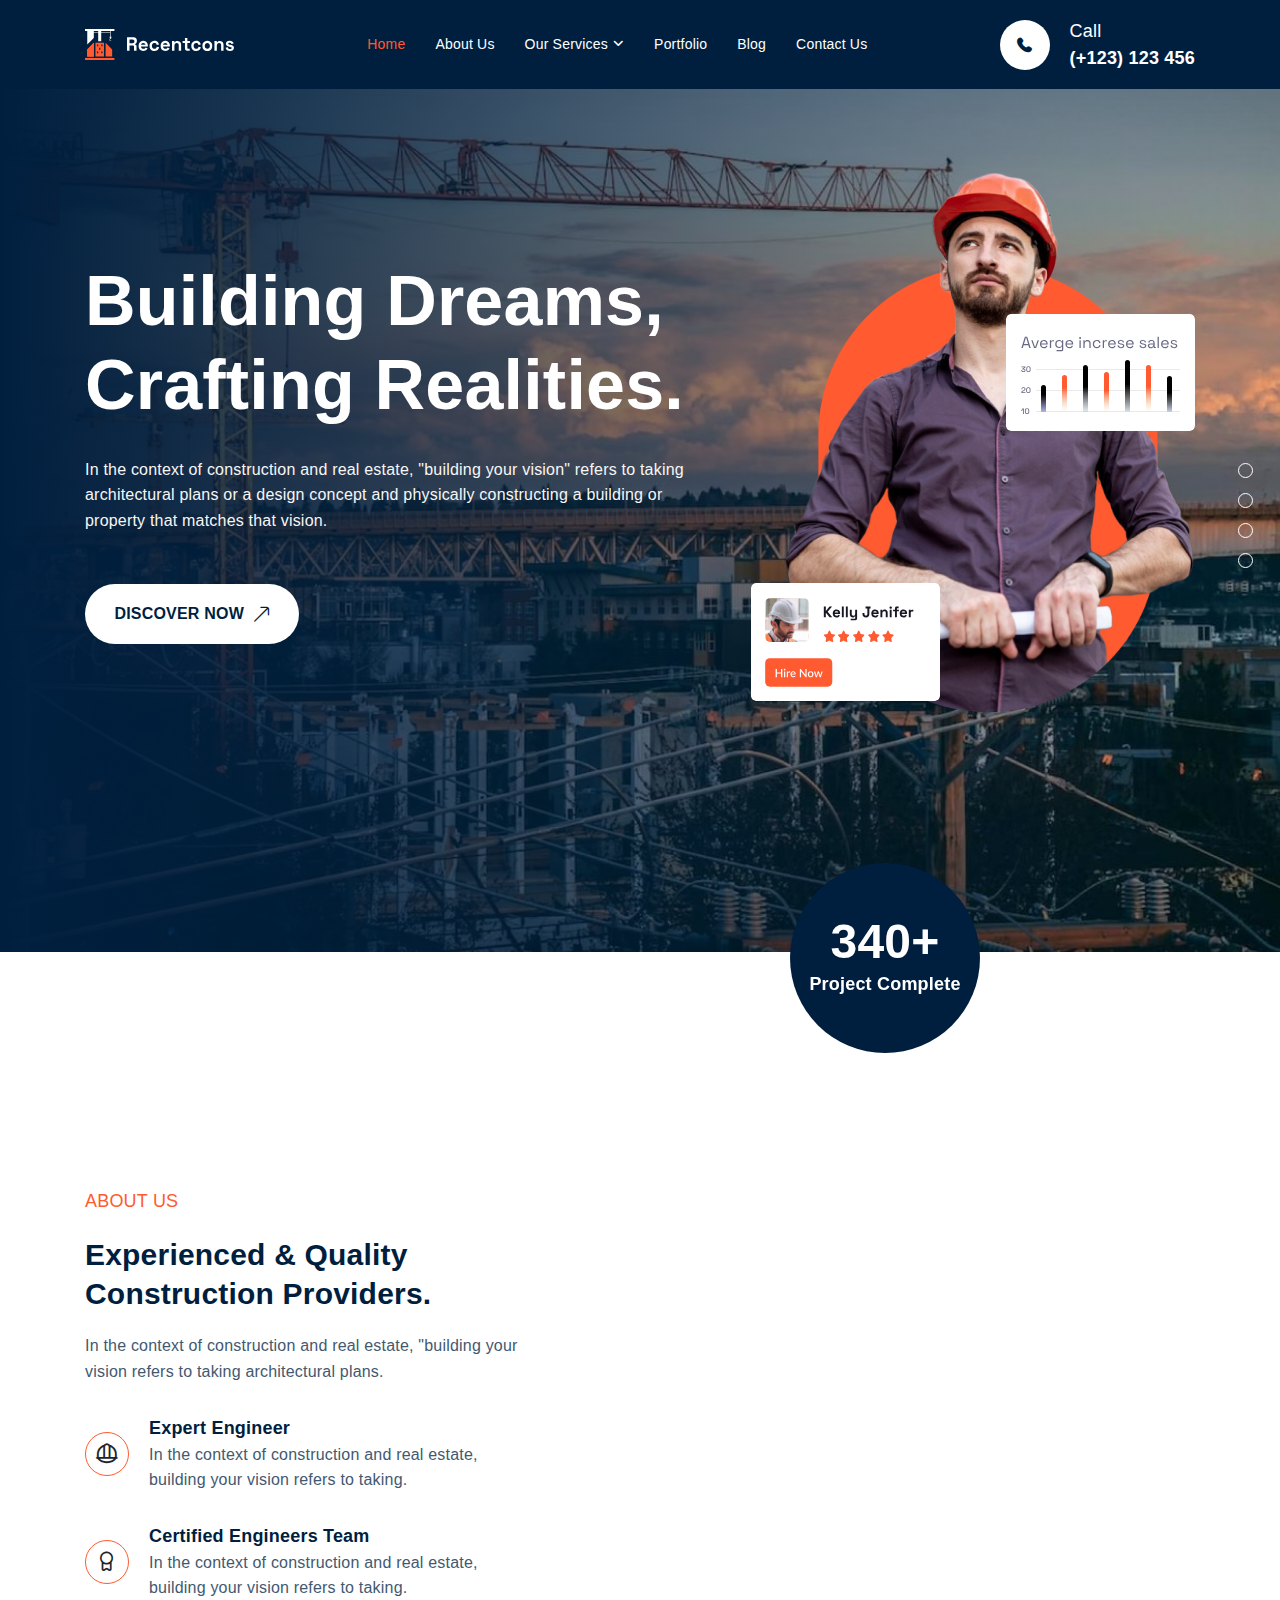
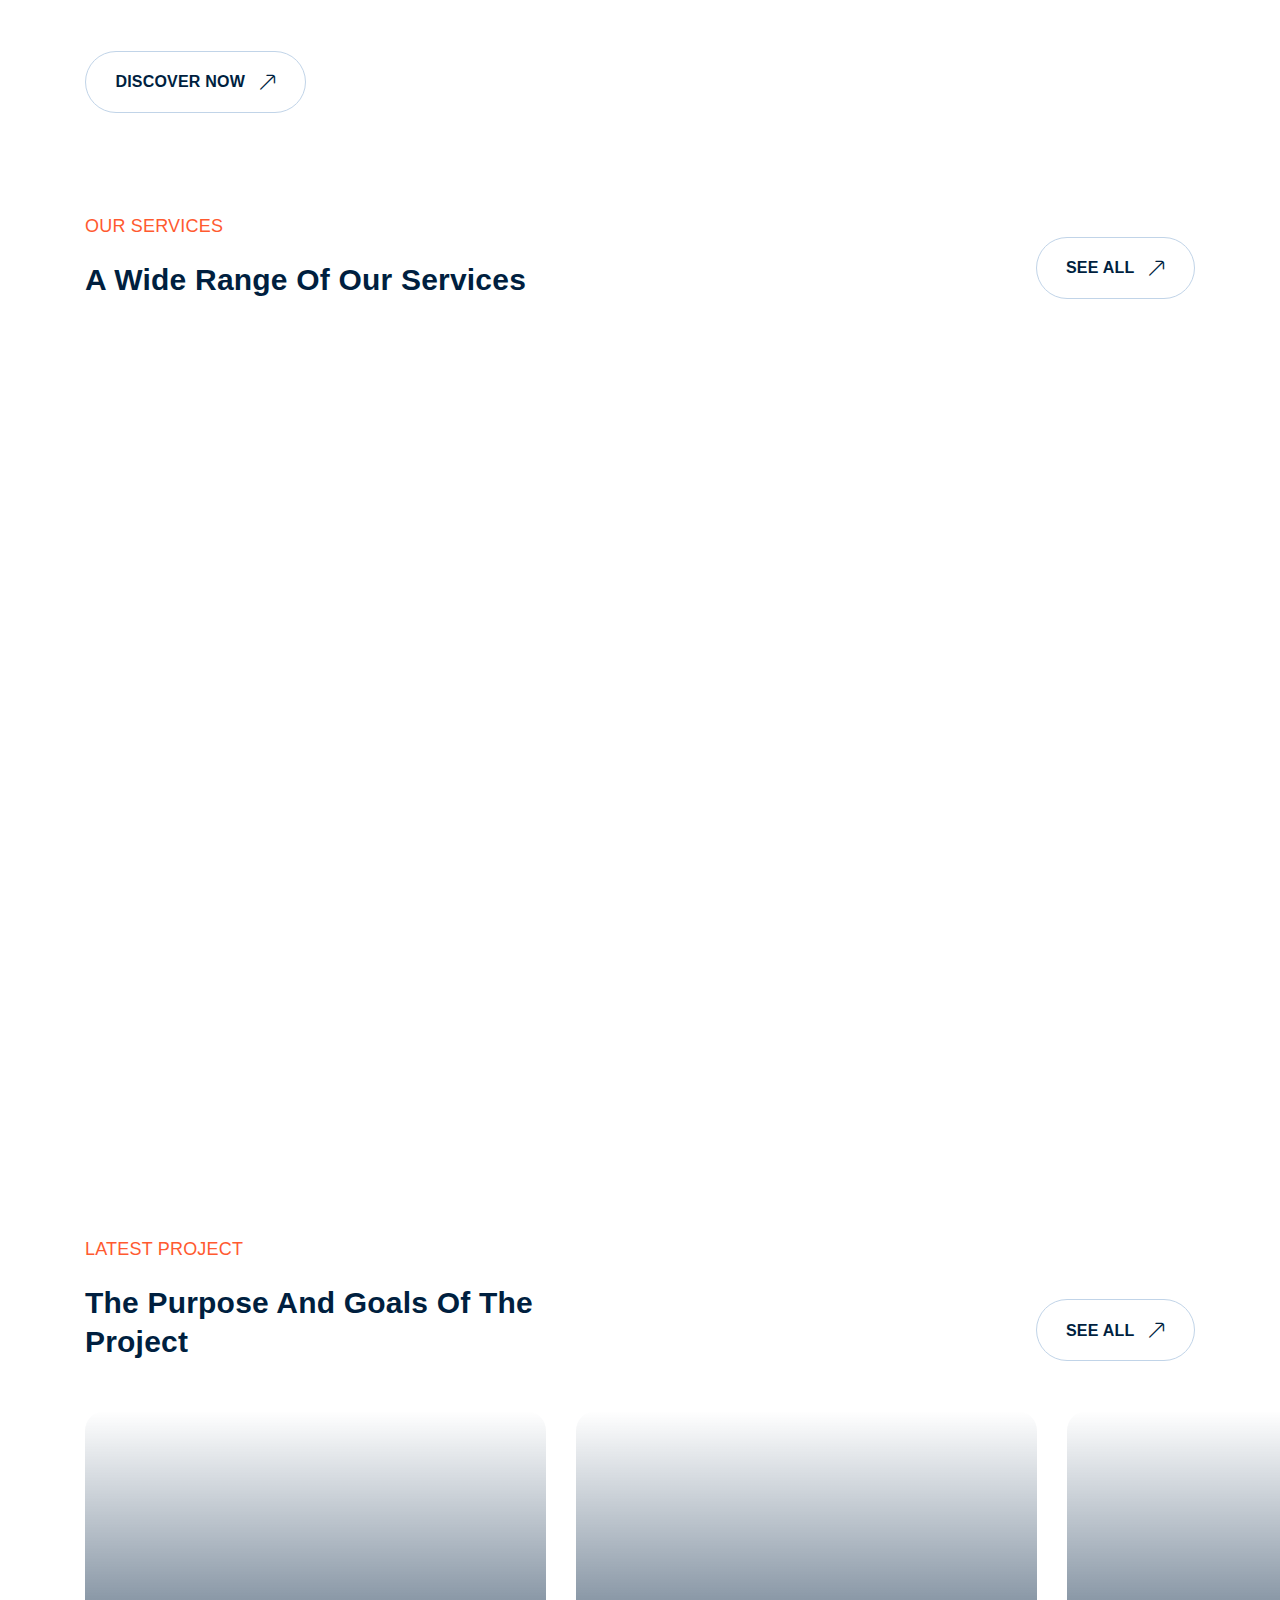
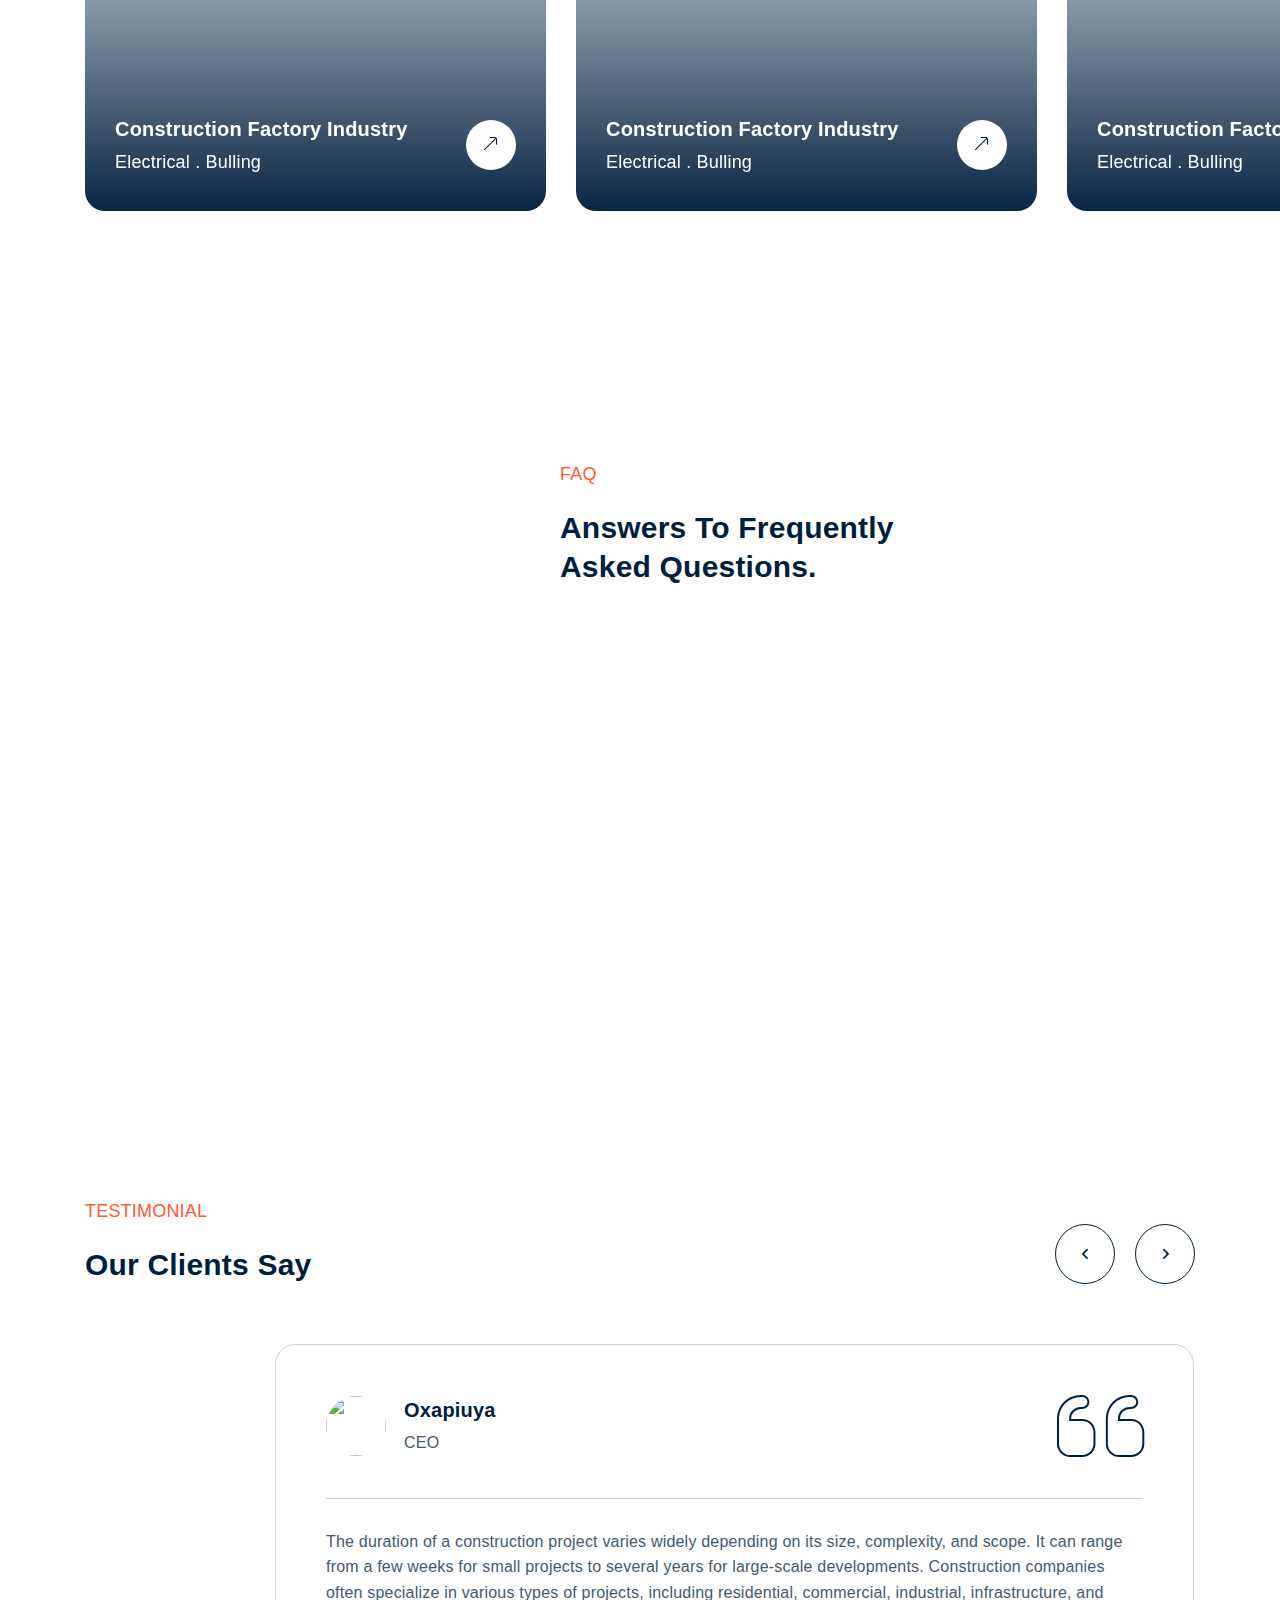
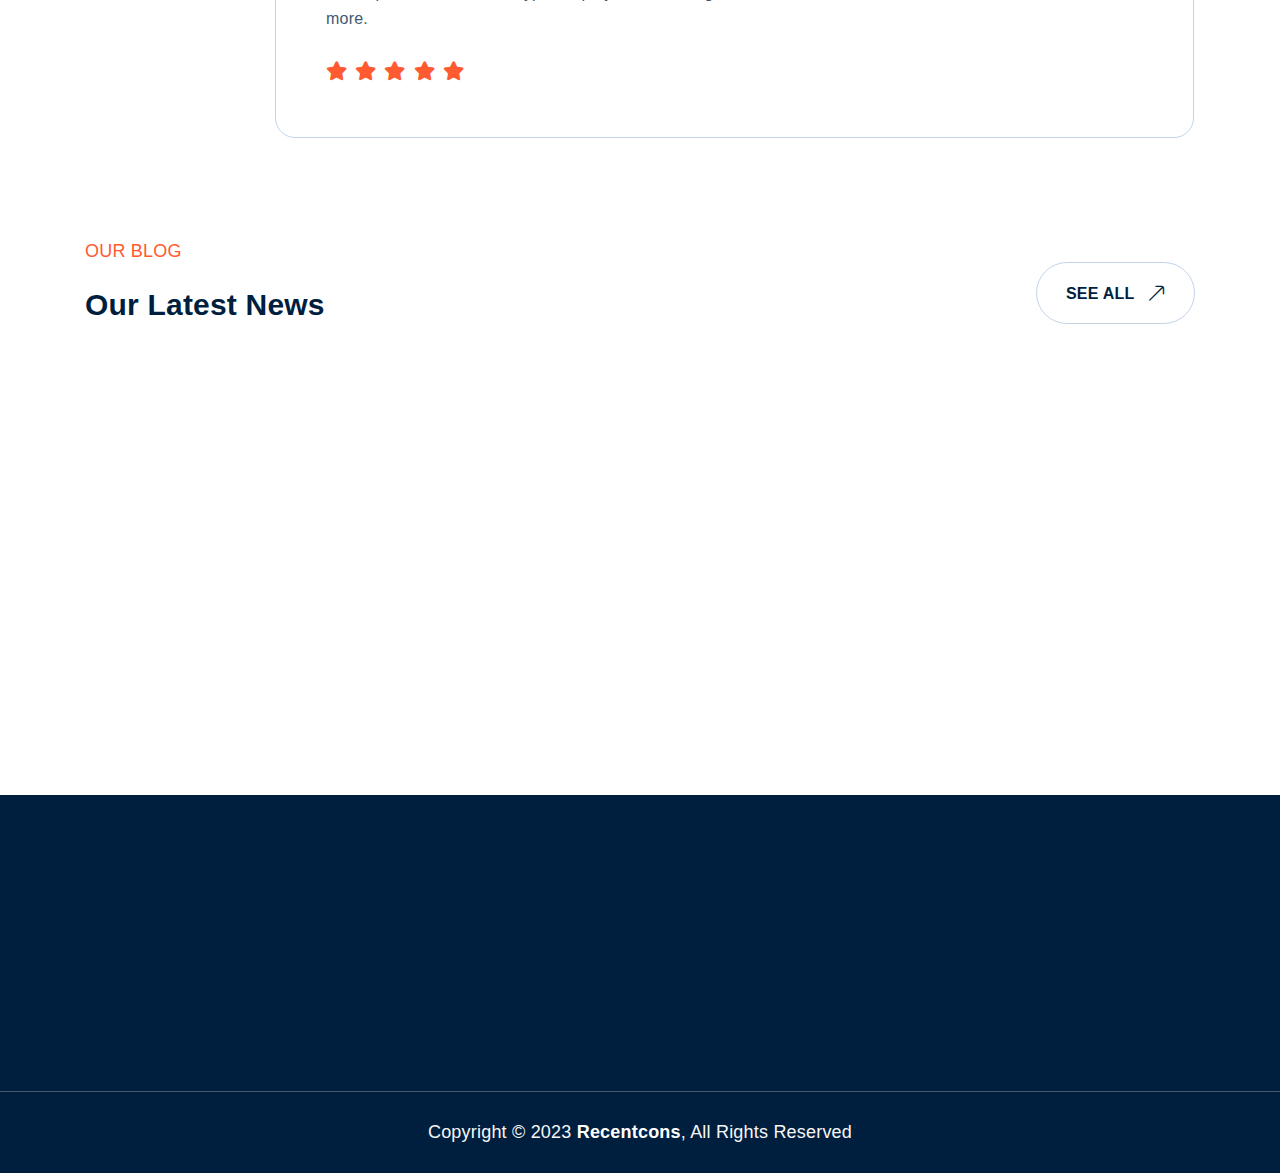
==== index.html @ a4a196d1 "updated code" ====
<!DOCTYPE html>
<html lang="en">


<head>
    <meta charset="UTF-8">
    <meta name="keywords" content="Website Development, App Development">
    <meta name="description" content="Website Development, App Development">
    <meta name="viewport" content="width=device-width,initial-scale=1">
    <meta http-equiv="X-UA-Compatible" content="IE=edge">
    <meta property="og:title" content="Website Development, App Development">
    <meta property="og:description" content="Website Development, App Development">
    <meta property="og:image" content="assets/img/preview-template/preview-template.png">
    <title>Intelligen Innovations</title>
    <!-- Apple Favicon -->
    <link rel="apple-touch-icon" href="assets/img/logo/favicon.svg">
    <!-- All Device Favicon -->
    <link rel="icon" href="assets/img/logo/icon.svg">
    <!-- Icon -->
    <link rel="stylesheet" href="assets/all-icons/myicon.css">
    <!-- Bootstrap -->
    <link rel="stylesheet" href="assets/css/bootstrap.min.css">
    <!-- Plugin -->
    <link rel="stylesheet" href="assets/css/plugins.css">
    <!-- Style -->
    <link rel="stylesheet" href="assets/css/style.css">
    <!-- Responsive -->
    <link rel="stylesheet" href="assets/css/responsive.css">
</head>

<body>
    <div id="root">
        <header>
            <!-- Menu Bar End -->
            <div class="menu-bar v2">
                <div class="container">
                    <div class="menu-bar-content">
                        <div class="menu-logo">
                            <a href="#">
                                <img src="assets/img/logo/Logo-2.svg" alt="logo">
                            </a>
                        </div>
                        <nav class="main-menu">
                            <ul>
                                <li class="active"><a href="#">Home</a>
                                </li>
                                <li><a href="#">About Us</a>
                                </li>
                                <li class="has-dropdown"><a href="#">Our Services</a>
                                    <ul>
                                        <li><a href="#">Website Development</a>
                                        </li>
                                        <li><a href="#">App Development</a>
                                        </li>
                                        <li><a href="#">Blockchain Development</a>
                                        </li>
                                        <li><a href="#">UI/UX</a>
                                        </li>
                                        <li><a href="#">Chat Bots</a>
                                        </li>
                                        <li><a href="#">Mechine Learning Solutions</a>
                                        </li>
                                        <li><a href="#">Game Development</a>
                                        </li>
                                    </ul>
                                </li>
                                <li><a href="#">Portfolio</a>
                                    
                                </li>
                                <li><a href="#">Blog</a>
                                </li>
                                <li><a href="#">Contact Us</a>
                                </li>
                            </ul>
                        </nav>
                        <div class="menu-right">
                            <ul class="menu-info">
                                <li><i class="my-icon icon-call"></i>
                                    <div class="text">
                                        <h6 class="text-6">Call</h6>
                                        <p class="text-6 text-bold"><a href="#">(+123) 123 456</a>
                                        </p>
                                    </div>
                                </li>
                            </ul>
                            <div class="mobile-menu-bar">
                                <div class="mobile-menu-header">
                                    <div class="mobile-logo">
                                        <a href="#">
                                            <img src="assets/img/logo/Logo-2.svg" alt="logo">
                                        </a>
                                    </div>
                                    <button class="close-mobile-btn"><i class="my-icon icon-close"></i>
                                    </button>
                                </div>
                                <div class="mobile-content">
                                    <ul class="social-link">
                                        <li><a href="#"><i class="my-icon icon-facebook"></i></a>
                                        </li>
                                        <li><a href="#"><i class="my-icon icon-instagram"></i></a>
                                        </li>
                                        <li><a href="#"><i class="my-icon icon-twitter"></i></a>
                                        </li>
                                        <li><a href="#"><i class="my-icon icon-linkedin-in"></i></a>
                                        </li>
                                    </ul>
                                </div>
                            </div>
                            <button class="mobile-menu-btn"><span></span>  <span></span>  <span></span>
                            </button>
                        </div>
                    </div>
                </div>
            </div>
            <!-- Menu Bar End -->
        </header>
        <main>
            <!-- Banner Start -->
            <section class="banner v2">
                <div class="slider">
                    <div class="swiper-wrapper slide_progress-bar">
                        <div class="swiper-slide bg-cover-center" data-background="assets/img/banner/v2/banner-img-1.jpg">
                            <div class="container">
                                <div class="banner-content pt-80 pb-80 pb-xl-240">
                                    <div class="banner-profile-img order-lg-2">
                                        <div class="profile-img">
                                            <img src="assets/img/banner/v2/profile-img-1.png" alt="profile-img">
                                        </div>
                                        <div class="popup-img-1">
                                            <img src="assets/img/banner/v2/popup-img-1.svg" alt="popup-img">
                                        </div>
                                        <div class="popup-img-2">
                                            <img src="assets/img/banner/v2/popup-img-2.svg" alt="popup-img">
                                        </div>
                                    </div>
                                    <div class="banner-left pt-50 pt-xl-80 pb-xl-58 order-lg-1">
                                        <h2 class="text-3 text-md-2 text-bold">Building Dreams, Crafting Realities.</h2>
                                        <p class="text-para-2 text-para-xl-1 mt-30">In the context of construction and real estate, "building your vision" refers to taking architectural plans or a design concept and physically constructing a building or property that matches that vision.</p>
                                        <ul
                                        class="all-btns mt-30 mt-md-50">
                                            <li><a href="#" class="link-anime v3 text-upper round-border-full">Discover Now <i class="my-icon icon-arrow-top-right"></i></a>
                                            </li>
                                            </ul>
                                            <div class="line-border-1"></div>
                                            <div class="line-border-2"></div>
                                            <div class="line-border-3"></div>
                                    </div>
                                </div>
                            </div>
                        </div>
                        <div class="swiper-slide bg-cover-center" data-background="assets/img/banner/v2/banner-img-1.jpg">
                            <div class="container">
                                <div class="banner-content pt-80 pb-80 pb-xl-240">
                                    <div class="banner-profile-img order-lg-2">
                                        <div class="profile-img">
                                            <img src="assets/img/banner/v2/profile-img-1.png" alt="profile-img">
                                        </div>
                                        <div class="popup-img-1">
                                            <img src="assets/img/banner/v2/popup-img-1.svg" alt="popup-img">
                                        </div>
                                        <div class="popup-img-2">
                                            <img src="assets/img/banner/v2/popup-img-2.svg" alt="popup-img">
                                        </div>
                                    </div>
                                    <div class="banner-left pt-50 pt-xl-80 pb-xl-58 order-lg-1">
                                        <h2 class="text-3 text-md-2 text-bold">Building Dreams, Crafting Realities.</h2>
                                        <p class="text-para-2 text-para-xl-1 mt-30">In the context of construction and real estate, "building your vision" refers to taking architectural plans or a design concept and physically constructing a building or property that matches that vision.</p>
                                        <ul
                                        class="all-btns mt-30 mt-md-50">
                                            <li><a href="#" class="link-anime v3 text-upper round-border-full">Discover Now <i class="my-icon icon-arrow-top-right"></i></a>
                                            </li>
                                            </ul>
                                            <div class="line-border-1"></div>
                                            <div class="line-border-2"></div>
                                            <div class="line-border-3"></div>
                                    </div>
                                </div>
                            </div>
                        </div>
                        <div class="swiper-slide bg-cover-center" data-background="assets/img/banner/v2/banner-img-1.jpg">
                            <div class="container">
                                <div class="banner-content pt-80 pb-80 pb-xl-240">
                                    <div class="banner-profile-img order-lg-2">
                                        <div class="profile-img">
                                            <img src="assets/img/banner/v2/profile-img-1.png" alt="profile-img">
                                        </div>
                                        <div class="popup-img-1">
                                            <img src="assets/img/banner/v2/popup-img-1.svg" alt="popup-img">
                                        </div>
                                        <div class="popup-img-2">
                                            <img src="assets/img/banner/v2/popup-img-2.svg" alt="popup-img">
                                        </div>
                                    </div>
                                    <div class="banner-left pt-50 pt-xl-80 pb-xl-58 order-lg-1">
                                        <h2 class="text-3 text-md-2 text-bold">Building Dreams, Crafting Realities.</h2>
                                        <p class="text-para-2 text-para-xl-1 mt-30">In the context of construction and real estate, "building your vision" refers to taking architectural plans or a design concept and physically constructing a building or property that matches that vision.</p>
                                        <ul
                                        class="all-btns mt-30 mt-md-50">
                                            <li><a href="#" class="link-anime v3 text-upper round-border-full">Discover Now <i class="my-icon icon-arrow-top-right"></i></a>
                                            </li>
                                            </ul>
                                            <div class="line-border-1"></div>
                                            <div class="line-border-2"></div>
                                            <div class="line-border-3"></div>
                                    </div>
                                </div>
                            </div>
                        </div>
                        <div class="swiper-slide bg-cover-center" data-background="assets/img/banner/v2/banner-img-1.jpg">
                            <div class="container">
                                <div class="banner-content pt-80 pb-80 pb-xl-240">
                                    <div class="banner-profile-img order-lg-2">
                                        <div class="profile-img">
                                            <img src="assets/img/banner/v2/profile-img-1.png" alt="profile-img">
                                        </div>
                                        <div class="popup-img-1">
                                            <img src="assets/img/banner/v2/popup-img-1.svg" alt="popup-img">
                                        </div>
                                        <div class="popup-img-2">
                                            <img src="assets/img/banner/v2/popup-img-2.svg" alt="popup-img">
                                        </div>
                                    </div>
                                    <div class="banner-left pt-50 pt-xl-80 pb-xl-58 order-lg-1">
                                        <h2 class="text-3 text-md-2 text-bold">Building Dreams, Crafting Realities.</h2>
                                        <p class="text-para-2 text-para-xl-1 mt-30">In the context of construction and real estate, "building your vision" refers to taking architectural plans or a design concept and physically constructing a building or property that matches that vision.</p>
                                        <ul
                                        class="all-btns mt-30 mt-md-50">
                                            <li><a href="#" class="link-anime v3 text-upper round-border-full">Discover Now <i class="my-icon icon-arrow-top-right"></i></a>
                                            </li>
                                            </ul>
                                            <div class="line-border-1"></div>
                                            <div class="line-border-2"></div>
                                            <div class="line-border-3"></div>
                                    </div>
                                </div>
                            </div>
                        </div>
                    </div>
                    <div class="banner-pagination"></div>
                </div>
            </section>
            <!-- Banner End -->
            <!-- Future Cards Start  -->
            <section class="future-cards v1 pt-50 pt-md-70 pt-xl-0">
                <div class="container">
                    <div class="row justify-content-center">
                        <div class="col-md-6 col-lg-4 wow animate__fadeInUp" data-wow-delay="0.1s" data-wow-offset="20" data-wow-duration="0.8s">
                            <div class="future-card"><i class="my-icon icon-art-quality"></i>
                                <div class="future-card-body">
                                    <h6 class="text-6">Quality Materials</h6>
                                    <p class="text-para-2 text-para-xl-1">Build strong relationships with reliable subcontractors and suppliers to ensure a steady flow</p>
                                </div>
                            </div>
                        </div>
                        <div class="col-md-6 col-lg-4 wow animate__fadeInUp" data-wow-delay="0.3s" data-wow-offset="20" data-wow-duration="0.8s">
                            <div class="future-card"><i class="my-icon icon-expert-engineer"></i>
                                <div class="future-card-body">
                                    <h6 class="text-6">Expert Engineer</h6>
                                    <p class="text-para-2 text-para-xl-1">Build strong relationships with reliable subcontractors and suppliers to ensure a steady flow</p>
                                </div>
                            </div>
                        </div>
                        <div class="col-md-6 col-lg-4 wow animate__fadeInUp" data-wow-delay="0.5s" data-wow-offset="20" data-wow-duration="0.8s">
                            <div class="future-card"><i class="my-icon icon-quality-maintenance"></i>
                                <div class="future-card-body">
                                    <h6 class="text-6">Quality Maintenance</h6>
                                    <p class="text-para-2 text-para-xl-1">Build strong relationships with reliable subcontractors and suppliers to ensure a steady flow</p>
                                </div>
                            </div>
                        </div>
                    </div>
                </div>
            </section>
            <!-- Future Cards End -->
            <!-- About Us Start -->
            <section class="about-us v2 pt-50 pt-md-70 pt-xl-100">
                <div class="container">
                    <div class="row">
                        <div class="col-xl-7 order-xl-1">
                            <div class="about-right">
                                <div class="about-small-img wow animate__fadeInUp" data-wow-delay="0.2s" data-wow-offset="20" data-wow-duration="0.8s">
                                    <img src="assets/img/about-us/v2/about-small-img.png" alt="about-img">
                                
                                </div>
                                <div class="experience wow animate__fadeInUp" data-wow-delay="0.4s" data-wow-offset="0" data-wow-duration="0.8s">
                                    <h3 class="text-3 text-xl-2 text-bold">340+</h3>
                                    <h6 class="text-6 text-bold text-capital">Project Complete</h6>
                                </div>
                                <div class="about-big-img wow animate__fadeInUp" data-wow-delay="0.1s" data-wow-offset="0" data-wow-duration="0.8s">
                                    <img src="assets/img/about-us/v2/about-big-img.jpg" alt="about-img">
                                </div>
                            </div>
                        </div>
                        <div class="col-xl-5">
                            <div class="about-content">
                                <div class="section-title v1">
                                    <h6 class="text-para-1 text-xl-6 text-upper text-medium">About Us</h6>
                                    <h2 class="text-5 text-xl-3 text-bold">Experienced &amp; Quality Construction Providers.</h2>
                                    <p class="text-para-2 text-para-xl-1 text-reguler">In the context of construction and real estate, &#34;building your vision refers to taking architectural plans.</p>
                                </div>
                                <ul class="certifi-list">
                                    <li><i class="my-icon icon-expert-engineer"></i>
                                        <div class="about-info-text">
                                            <h6 class="text-6 text-bold">Expert Engineer</h6>
                                            <p class="text-para-1 text-reguler">In the context of construction and real estate, building your vision refers to taking.</p>
                                        </div>
                                    </li>
                                    <li><i class="my-icon icon-bach"></i>
                                        <div class="about-info-text">
                                            <h6 class="text-6 text-bold">Certified engineers Team</h6>
                                            <p class="text-para-1 text-reguler">In the context of construction and real estate, building your vision refers to taking.</p>
                                        </div>
                                    </li>
                                </ul>
                                <ul class="all-btns">
                                    <li><a href="#" class="link-anime v5 text-upper round-border-full">Discover Now <i class="my-icon icon-arrow-top-right"></i></a>
                                    </li>
                                </ul>
                            </div>
                        </div>
                    </div>
                </div>
            </section>
            <!-- About Us End -->
            <!-- Our Services Start -->
            <section class="our-services v2 pt-50 pb-50 pt-md-70 pb-md-70 pt-xl-100 pb-xl-100">
                <div class="container">
                    <div class="title-left-right align-xl-end">
                        <div class="w-lg-50-0">
                            <div class="section-title v1">
                                <h6 class="text-para-1 text-xl-6 text-medium text-upper">Our Services</h6>
                                <h2 class="text-5 text-xl-3 text-bold">A Wide range Of Our Services</h2>
                            </div>
                        </div>
                        <ul class="all-btns">
                            <li><a href="#" class="link-anime v5 round-border-full text-upper">See All <i class="my-icon icon-arrow-top-right"></i></a>
                            </li>
                        </ul>
                    </div>
                    <div class="row justify-content-center mt-50">
                        <div class="col-md-6 col-xl-4">
                            <div class="service-card wow animate__fadeInUp" data-wow-delay="0.1s" data-wow-offset="20" data-wow-duration="0.8s">
                                <div class="services-card-img">
                                    <img alt="card-img" src="assets/img/our-services/v2/card-img-1.jpg">
                                </div>
                                <div class="services-card-content">
                                    <div class="icon-box"><i class="my-icon icon-quality-maintenance"></i>
                                    </div>
                                    <h5 class="text-6 text-xl-5 text-bold text-capital">Project Management</h5>
                                    <p class="text-para-2 text-para-xl-1 text-reguler">Build strong relationships with reliable subcontractors and suppliers to ensure a steady flow</p><a href="#" class="link-anime v5 text-upper round-border-full">Read More <i class="my-icon icon-arrow-top-right"></i></a>
                                </div>
                            </div>
                        </div>
                        <div class="col-md-6 col-xl-4">
                            <div class="service-card wow animate__fadeInUp" data-wow-delay="0.3s" data-wow-offset="20" data-wow-duration="0.8s">
                                <div class="services-card-img">
                                    <img alt="card-img" src="assets/img/our-services/v2/card-img-1.jpg">
                                </div>
                                <div class="services-card-content">
                                    <div class="icon-box"><i class="my-icon icon-estimating"></i>
                                    </div>
                                    <h5 class="text-6 text-xl-5 text-bold text-capital">Estimating and Bidding</h5>
                                    <p class="text-para-2 text-para-xl-1 text-reguler">Build strong relationships with reliable subcontractors and suppliers to ensure a steady flow</p><a href="#" class="link-anime v5 text-upper round-border-full">Read More <i class="my-icon icon-arrow-top-right"></i></a>
                                </div>
                            </div>
                        </div>
                        <div class="col-md-6 col-xl-4">
                            <div class="service-card wow animate__fadeInUp" data-wow-delay="0.5s" data-wow-offset="20" data-wow-duration="0.8s">
                                <div class="services-card-img">
                                    <img alt="card-img" src="assets/img/our-services/v2/card-img-1.jpg">
                                </div>
                                <div class="services-card-content">
                                    <div class="icon-box"><i class="my-icon icon-bach"></i>
                                    </div>
                                    <h5 class="text-6 text-xl-5 text-bold text-capital">Entrepreneurship</h5>
                                    <p class="text-para-2 text-para-xl-1 text-reguler">Build strong relationships with reliable subcontractors and suppliers to ensure a steady flow</p><a href="#" class="link-anime v5 text-upper round-border-full">Read More <i class="my-icon icon-arrow-top-right"></i></a>
                                </div>
                            </div>
                        </div>
                        <div class="col-md-6 col-xl-4">
                            <div class="service-card wow animate__fadeInUp" data-wow-delay="0.1s" data-wow-offset="20" data-wow-duration="0.8s">
                                <div class="services-card-img">
                                    <img alt="card-img" src="assets/img/our-services/v2/card-img-1.jpg">
                                </div>
                                <div class="services-card-content">
                                    <div class="icon-box"><i class="my-icon icon-quality-maintenance"></i>
                                    </div>
                                    <h5 class="text-6 text-xl-5 text-bold text-capital">Customization</h5>
                                    <p class="text-para-2 text-para-xl-1 text-reguler">Build strong relationships with reliable subcontractors and suppliers to ensure a steady flow</p><a href="#" class="link-anime v5 text-upper round-border-full">Read More <i class="my-icon icon-arrow-top-right"></i></a>
                                </div>
                            </div>
                        </div>
                        <div class="col-md-6 col-xl-4">
                            <div class="service-card wow animate__fadeInUp" data-wow-delay="0.3s" data-wow-offset="20" data-wow-duration="0.8s">
                                <div class="services-card-img">
                                    <img alt="card-img" src="assets/img/our-services/v2/card-img-1.jpg">
                                </div>
                                <div class="services-card-content">
                                    <div class="icon-box"><i class="my-icon icon-estimating"></i>
                                    </div>
                                    <h5 class="text-6 text-xl-5 text-bold text-capital">Collaborative Partnership</h5>
                                    <p class="text-para-2 text-para-xl-1 text-reguler">Build strong relationships with reliable subcontractors and suppliers to ensure a steady flow</p><a href="#" class="link-anime v5 text-upper round-border-full">Read More <i class="my-icon icon-arrow-top-right"></i></a>
                                </div>
                            </div>
                        </div>
                        <div class="col-md-6 col-xl-4">
                            <div class="service-card wow animate__fadeInUp" data-wow-delay="0.5s" data-wow-offset="20" data-wow-duration="0.8s">
                                <div class="services-card-img">
                                    <img alt="card-img" src="assets/img/our-services/v2/card-img-1.jpg">
                                </div>
                                <div class="services-card-content">
                                    <div class="icon-box"><i class="my-icon icon-bach"></i>
                                    </div>
                                    <h5 class="text-6 text-xl-5 text-bold text-capital">Sustainability</h5>
                                    <p class="text-para-2 text-para-xl-1 text-reguler">Build strong relationships with reliable subcontractors and suppliers to ensure a steady flow</p><a href="#" class="link-anime v5 text-upper round-border-full">Read More <i class="my-icon icon-arrow-top-right"></i></a>
                                </div>
                            </div>
                        </div>
                    </div>
                </div>
            </section>
            <!-- Our Services End -->
            <!-- Latest Project Start -->
            <section class="latest-project v2 pb-50 pb-md-70 pb-xl-100">
                <div class="container">
                    <div class="title-left-right align-xl-end">
                        <div class="w-lg-50-0">
                            <div class="section-title v1">
                                <h6 class="text-para-1 text-xl-6 text-medium text-upper">Latest Project</h6>
                                <h2 class="text-5 text-xl-3 text-xxl-2 text-bold">The purpose and goals of the project</h2>
                            </div>
                        </div>
                        <ul class="all-btns">
                            <li><a href="#" class="link-anime v5 round-border-full text-upper">See All <i class="my-icon icon-arrow-top-right"></i></a>
                            </li>
                        </ul>
                    </div>
                    <div class="slider">
                        <div class="swiper-wrapper mt-50">
                            <div class="swiper-slide">
                                <div class="project-card">
                                    <img src="assets/img/our-project/v2/pro-img-1.jpg" alt="pro-img">
                                    <div class="project-content">
                                        <div class="content-link">
                                            <h5 class="text-5 text-bold text-capital"><a href="#">Construction Factory Industry</a></h5>
                                            <h6 class="text-6">Electrical . Bulling</h6>
                                        </div><a href="#" class="pro-link"><i class="my-icon icon-arrow-top-right"></i></a>
                                    </div>
                                </div>
                            </div>
                            <div class="swiper-slide">
                                <div class="project-card">
                                    <img src="assets/img/our-project/v2/pro-img-2.jpg" alt="pro-img">
                                    <div class="project-content">
                                        <div class="content-link">
                                            <h5 class="text-5 text-bold text-capital"><a href="#">Construction Factory Industry</a></h5>
                                            <h6 class="text-6">Electrical . Bulling</h6>
                                        </div><a href="#" class="pro-link"><i class="my-icon icon-arrow-top-right"></i></a>
                                    </div>
                                </div>
                            </div>
                            <div class="swiper-slide">
                                <div class="project-card">
                                    <img src="assets/img/our-project/v2/pro-img-3.jpg" alt="pro-img">
                                    <div class="project-content">
                                        <div class="content-link">
                                            <h5 class="text-5 text-bold text-capital"><a href="#">Construction Factory Industry</a></h5>
                                            <h6 class="text-6">Electrical . Bulling</h6>
                                        </div><a href="#" class="pro-link"><i class="my-icon icon-arrow-top-right"></i></a>
                                    </div>
                                </div>
                            </div>
                        </div>
                    </div>
                </div>
            </section>
            <!-- Latest Project End -->

            <!-- Why Choose Start -->
            <section class="why-choose v2 pt-50 pt-md-70 pt-xl-100">
                <div class="container">
                    <div class="row">
                        <div class="col-xl-5">
                            <div class="why-choose-img">
                                <img src="assets/img/why-choose/v2/faq-img.jpg" alt="faq-img">
                            </div>
                        </div>
                        <div class="col-xl-7">
                            <div class="section-title v1">
                                <h6 class="text-para-1 text-xl-6 text-medium text-upper">FAQ</h6>
                                <h2 class="text-5 text-xl-3 text-bold">Answers To Frequently<br>asked Questions.</h2>
                            </div>
                            <ul class="accordion-main" id="faq">
                                <li class="wow animate__fadeInUp" data-wow-delay="0.1s" data-wow-offset="20" data-wow-duration="0.8s">
                                    <button class="accordion-btn" type="button" data-bs-toggle="collapse" data-bs-target="#faq-item-1">What is the construction process?</button>
                                    <div id="faq-item-1" class="collapse show" data-bs-parent="#faq">
                                        <div class="box-content">
                                            <p class="text-para-2 text-para-xl-1">The construction process involves planning, design, permitting, procurement of materials and labor, construction activities, quality control, and project completion.</p>
                                        </div>
                                    </div>
                                </li>
                                <li class="wow animate__fadeInUp" data-wow-delay="0.1s" data-wow-offset="20" data-wow-duration="0.8s">
                                    <button class="accordion-btn collapsed" type="button" data-bs-toggle="collapse" data-bs-target="#faq-item-2">What types of construction projects do you undertake?</button>
                                    <div id="faq-item-2" class="collapse" data-bs-parent="#faq">
                                        <div class="box-content">
                                            <p class="text-para-2 text-para-xl-1">The construction process involves planning, design, permitting, procurement of materials and labor, construction activities, quality control, and project completion.</p>
                                        </div>
                                    </div>
                                </li>
                                <li class="wow animate__fadeInUp" data-wow-delay="0.1s" data-wow-offset="20" data-wow-duration="0.8s">
                                    <button class="accordion-btn collapsed" type="button" data-bs-toggle="collapse" data-bs-target="#faq-item-3">What sets your construction company apart from others?</button>
                                    <div id="faq-item-3" class="collapse" data-bs-parent="#faq">
                                        <div class="box-content">
                                            <p class="text-para-2 text-para-xl-1">The construction process involves planning, design, permitting, procurement of materials and labor, construction activities, quality control, and project completion.</p>
                                        </div>
                                    </div>
                                </li>
                                <li class="wow animate__fadeInUp" data-wow-delay="0.1s" data-wow-offset="20" data-wow-duration="0.8s">
                                    <button class="accordion-btn collapsed" type="button" data-bs-toggle="collapse" data-bs-target="#faq-item-4">How long does a typical construction project take?</button>
                                    <div id="faq-item-4" class="collapse" data-bs-parent="#faq">
                                        <div class="box-content">
                                            <p class="text-para-2 text-para-xl-1">The construction process involves planning, design, permitting, procurement of materials and labor, construction activities, quality control, and project completion.</p>
                                        </div>
                                    </div>
                                </li>
                            </ul>
                        </div>
                    </div>
                </div>
            </section>
            <!-- Why Choose End -->
            <!-- Testimonial Start -->
            <section class="testimonial v2 pt-50 pb-50 pt-md-70 pb-md-70 pt-xl-100 pb-xl-100">
                <div class="container">
                    <div class="title-left-right align-xl-end">
                        <div class="w-lg-50-0">
                            <div class="section-title v1">
                                <h6 class="text-para-1 text-xl-6 text-medium text-upper">Testimonial</h6>
                                <h2 class="text-5 text-xl-3 text-bold">Our Clients Say</h2>
                            </div>
                        </div>
                        <ul class="slider-btns">
                            <li>
                                <button class="prev-btn"><i class="my-icon icon-angle-left"></i>
                                </button>
                            </li>
                            <li>
                                <button class="next-btn"><i class="my-icon icon-angle-right"></i>
                                </button>
                            </li>
                        </ul>
                    </div>
                    <div class="row align-items-center mt-60">
                        <div class="col-xl-5 d-none d-xl-block">
                            <div class="testimonial-bg">
                                <div class="testimonial-pagination"></div>
                                <img src="assets/img/testimonial/v2/background-img.jpg" alt="background-img">
                            </div>
                        </div>
                        <div class="col-xl-7">
                            <div class="slider">
                                <div class="swiper-wrapper">
                                    <div class="swiper-slide">
                                        <div class="testimonial-card">
                                            <div class="testimonial-profile">
                                                <div class="profile-header">
                                                    <div class="profile-img">
                                                        <img src="assets/img/testimonial/v2/profile-1.png" alt="profile">
                                                    </div>
                                                    <div class="profile-content">
                                                        <h5 class="text-5 text-bold">Oxapiuya</h5>
                                                        <p class="text-para-2 text-para-xl-1">CEO</p>
                                                    </div>
                                                </div><i class="my-icon icon-quotation-left"></i>
                                            </div>
                                            <div class="testimonial-content">
                                                <p class="text-para-2 text-para-xl-1">The duration of a construction project varies widely depending on its size, complexity, and scope. It can range from a few weeks for small projects to several years for large-scale developments. Construction
                                                    companies often specialize in various types of projects, including residential, commercial, industrial, infrastructure, and more.</p>
                                                <div class="star-retting">
                                                    <ul class="star-mark star-5">
                                                        <li><i class="my-icon icon-star-solid"></i>
                                                        </li>
                                                        <li><i class="my-icon icon-star-solid"></i>
                                                        </li>
                                                        <li><i class="my-icon icon-star-solid"></i>
                                                        </li>
                                                        <li><i class="my-icon icon-star-solid"></i>
                                                        </li>
                                                        <li><i class="my-icon icon-star-solid"></i>
                                                        </li>
                                                    </ul>
                                                </div>
                                            </div>
                                        </div>
                                    </div>
                                    <div class="swiper-slide">
                                        <div class="testimonial-card">
                                            <div class="testimonial-profile">
                                                <div class="profile-header">
                                                    <div class="profile-img">
                                                        <img src="assets/img/testimonial/v2/profile-1.png" alt="profile">
                                                    </div>
                                                    <div class="profile-content">
                                                        <h5 class="text-5 text-bold">Oxapiuya</h5>
                                                        <p class="text-para-2 text-para-xl-1">CEO</p>
                                                    </div>
                                                </div><i class="my-icon icon-quotation-left"></i>
                                            </div>
                                            <div class="testimonial-content">
                                                <p class="text-para-2 text-para-xl-1">The duration of a construction project varies widely depending on its size, complexity, and scope. It can range from a few weeks for small projects to several years for large-scale developments. Construction
                                                    companies often specialize in various types of projects, including residential, commercial, industrial, infrastructure, and more.</p>
                                                <div class="star-retting">
                                                    <ul class="star-mark star-5">
                                                        <li><i class="my-icon icon-star-solid"></i>
                                                        </li>
                                                        <li><i class="my-icon icon-star-solid"></i>
                                                        </li>
                                                        <li><i class="my-icon icon-star-solid"></i>
                                                        </li>
                                                        <li><i class="my-icon icon-star-solid"></i>
                                                        </li>
                                                        <li><i class="my-icon icon-star-solid"></i>
                                                        </li>
                                                    </ul>
                                                </div>
                                            </div>
                                        </div>
                                    </div>
                                    <div class="swiper-slide">
                                        <div class="testimonial-card">
                                            <div class="testimonial-profile">
                                                <div class="profile-header">
                                                    <div class="profile-img">
                                                        <img src="assets/img/testimonial/v2/profile-1.png" alt="profile">
                                                    </div>
                                                    <div class="profile-content">
                                                        <h5 class="text-5 text-bold">Oxapiuya</h5>
                                                        <p class="text-para-2 text-para-xl-1">CEO</p>
                                                    </div>
                                                </div><i class="my-icon icon-quotation-left"></i>
                                            </div>
                                            <div class="testimonial-content">
                                                <p class="text-para-2 text-para-xl-1">The duration of a construction project varies widely depending on its size, complexity, and scope. It can range from a few weeks for small projects to several years for large-scale developments. Construction
                                                    companies often specialize in various types of projects, including residential, commercial, industrial, infrastructure, and more.</p>
                                                <div class="star-retting">
                                                    <ul class="star-mark star-5">
                                                        <li><i class="my-icon icon-star-solid"></i>
                                                        </li>
                                                        <li><i class="my-icon icon-star-solid"></i>
                                                        </li>
                                                        <li><i class="my-icon icon-star-solid"></i>
                                                        </li>
                                                        <li><i class="my-icon icon-star-solid"></i>
                                                        </li>
                                                        <li><i class="my-icon icon-star-solid"></i>
                                                        </li>
                                                    </ul>
                                                </div>
                                            </div>
                                        </div>
                                    </div>
                                    <div class="swiper-slide">
                                        <div class="testimonial-card">
                                            <div class="testimonial-profile">
                                                <div class="profile-header">
                                                    <div class="profile-img">
                                                        <img src="assets/img/testimonial/v2/profile-1.png" alt="profile">
                                                    </div>
                                                    <div class="profile-content">
                                                        <h5 class="text-5 text-bold">Oxapiuya</h5>
                                                        <p class="text-para-2 text-para-xl-1">CEO</p>
                                                    </div>
                                                </div><i class="my-icon icon-quotation-left"></i>
                                            </div>
                                            <div class="testimonial-content">
                                                <p class="text-para-2 text-para-xl-1">The duration of a construction project varies widely depending on its size, complexity, and scope. It can range from a few weeks for small projects to several years for large-scale developments. Construction
                                                    companies often specialize in various types of projects, including residential, commercial, industrial, infrastructure, and more.</p>
                                                <div class="star-retting">
                                                    <ul class="star-mark star-5">
                                                        <li><i class="my-icon icon-star-solid"></i>
                                                        </li>
                                                        <li><i class="my-icon icon-star-solid"></i>
                                                        </li>
                                                        <li><i class="my-icon icon-star-solid"></i>
                                                        </li>
                                                        <li><i class="my-icon icon-star-solid"></i>
                                                        </li>
                                                        <li><i class="my-icon icon-star-solid"></i>
                                                        </li>
                                                    </ul>
                                                </div>
                                            </div>
                                        </div>
                                    </div>
                                </div>
                            </div>
                        </div>
                    </div>
                </div>
            </section>
            <!-- Testimonial End -->
            <!-- Our Services Start -->
            <section class="our-blog v2 pb-50 pb-md-70 pb-xl-100">
                <div class="container">
                    <div class="title-left-right align-xl-end">
                        <div class="w-lg-50-0">
                            <div class="section-title v1">
                                <h6 class="text-para-1 text-xl-6 text-medium text-upper">Our Blog</h6>
                                <h2 class="text-5 text-xl-3 text-bold">Our Latest News</h2>
                            </div>
                        </div>
                        <ul class="all-btns">
                            <li><a href="#" class="link-anime v5 round-border-full text-upper">See All <i class="my-icon icon-arrow-top-right"></i></a>
                            </li>
                        </ul>
                    </div>
                    <div class="row justify-content-center mt-50">
                        <div class="col-md-6 col-xl-4">
                            <div class="our-blog-card wow animate__fadeInUp" data-wow-delay="0.1s" data-wow-offset="20" data-wow-duration="0.8s">
                                <div class="blog-card-img">
                                    <a href="#" class="blog-icon-link">
                                        <img src="assets/img/our-blog/v2/card-img-1.jpg" alt="blog-card">
                                    </a>
                                </div>
                                <div class="blog-card-content">
                                    <ul class="info-list">
                                        <li class="post-user"><i class="my-icon icon-user"></i>
                                            <p class="text-para-2 text-para-xl-1"><a href="#">Jonson Carry</a>
                                            </p>
                                        </li>
                                        <li class="post-comment"><i class="my-icon icon-comment"></i>
                                            <p class="text-para-2 text-para-xl-1">02 Commet</p>
                                        </li>
                                    </ul>
                                    <h5 class="text-5 text-bold"><a href="#">Integrating energy-efficient designs not only lowers.</a></h5>
                                    <p class="text-para-2 text-para-xl-1 text-reguler">Emphasize the skill, experience, and qualifications of your architects, builders, and contractors</p><a href="#" class="link-anime v11 round-border-full text-upper">Read More <i class="my-icon icon-arrow-top-right"></i></a>
                                </div>
                            </div>
                        </div>
                        <div class="col-md-6 col-xl-4">
                            <div class="our-blog-card wow animate__fadeInUp" data-wow-delay="0.3s" data-wow-offset="20" data-wow-duration="0.8s">
                                <div class="blog-card-img">
                                    <a href="#" class="blog-icon-link">
                                        <img src="assets/img/our-blog/v2/card-img-2.jpg" alt="blog-card">
                                    </a>
                                </div>
                                <div class="blog-card-content">
                                    <ul class="info-list">
                                        <li class="post-user"><i class="my-icon icon-user"></i>
                                            <p class="text-para-2 text-para-xl-1"><a href="#">Jonson Carry</a>
                                            </p>
                                        </li>
                                        <li class="post-comment"><i class="my-icon icon-comment"></i>
                                            <p class="text-para-2 text-para-xl-1">02 Commet</p>
                                        </li>
                                    </ul>
                                    <h5 class="text-5 text-bold"><a href="#">Construction projects often generate a significant.</a></h5>
                                    <p class="text-para-2 text-para-xl-1 text-reguler">Emphasize the skill, experience, and qualifications of your architects, builders, and contractors</p><a href="#" class="link-anime v11 round-border-full text-upper">Read More <i class="my-icon icon-arrow-top-right"></i></a>
                                </div>
                            </div>
                        </div>
                        <div class="col-md-6 col-xl-4">
                            <div class="our-blog-card wow animate__fadeInUp" data-wow-delay="0.5s" data-wow-offset="20" data-wow-duration="0.8s">
                                <div class="blog-card-img">
                                    <a href="#" class="blog-icon-link">
                                        <img src="assets/img/our-blog/v2/card-img-3.jpg" alt="blog-card">
                                    </a>
                                </div>
                                <div class="blog-card-content">
                                    <ul class="info-list">
                                        <li class="post-user"><i class="my-icon icon-user"></i>
                                            <p class="text-para-2 text-para-xl-1"><a href="#">Jonson Carry</a>
                                            </p>
                                        </li>
                                        <li class="post-comment"><i class="my-icon icon-comment"></i>
                                            <p class="text-para-2 text-para-xl-1">02 Commet</p>
                                        </li>
                                    </ul>
                                    <h5 class="text-5 text-bold"><a href="#">The choice of building materials plays a pivotal role.</a></h5>
                                    <p class="text-para-2 text-para-xl-1 text-reguler">Emphasize the skill, experience, and qualifications of your architects, builders, and contractors</p><a href="#" class="link-anime v11 round-border-full text-upper">Read More <i class="my-icon icon-arrow-top-right"></i></a>
                                </div>
                            </div>
                        </div>
                    </div>
                </div>
            </section>
            <!-- Our Services End -->
        </main>
        <footer>

            <!-- Info Footer Start -->
            <div class="info-footer v1 pt-45 pb-45">
                <div class="container">
                    <div class="info-footer-content">
                        <div class="footer__widget wow animate__fadeInUp" data-wow-delay="0.1s" data-wow-offset="20" data-wow-duration="0.8s">
                            <div class="footer__widget-content">
                                <div class="footer-logo">
                                    <a href="#">
                                        <img src="assets/img/logo/Logo-2.svg" alt="Logo">
                                    </a>
                                </div>
                                <p class="text-para-2 text-para-xl-1">Build strong relationships with reliable subcontractors and suppliers.</p>
                                <ul class="social-link v1">
                                    <li><a href="#"><i class="my-icon icon-facebook"></i></a>
                                    </li>
                                    <li><a href="#"><i class="my-icon icon-instagram"></i></a>
                                    </li>
                                    <li><a href="#"><i class="my-icon icon-twitter"></i></a>
                                    </li>
                                    <li><a href="#"><i class="my-icon icon-linkedin-in"></i></a>
                                    </li>
                                </ul>
                            </div>
                        </div>
                        <div class="footer__widget wow animate__fadeInUp" data-wow-delay="0.3s" data-wow-offset="20" data-wow-duration="0.8s">
                            <h5 class="text-6 footer__widget-title">Our Services</h5>
                            <div class="footer__widget-content">
                                <ul class="link-list">
                                    <li><a href="#">Professional Team</a>
                                    </li>
                                    <li><a href="#">Smart Services</a>
                                    </li>
                                    <li><a href="#">Punctual Delivery</a>
                                    </li>
                                    <li><a href="#">Great Support</a>
                                    </li>
                                </ul>
                            </div>
                        </div>
                        <div class="footer__widget wow animate__fadeInUp" data-wow-delay="0.5s" data-wow-offset="20" data-wow-duration="0.8s">
                            <h5 class="text-6 footer__widget-title">Support</h5>
                            <div class="footer__widget-content">
                                <ul class="link-list">
                                    <li><a href="#">Support</a>
                                    </li>
                                    <li><a href="#">Terms &amp; Conditions</a>
                                    </li>
                                    <li><a href="#">Contact</a>
                                    </li>
                                    <li><a href="#">Privacy Policy</a>
                                    </li>
                                </ul>
                            </div>
                        </div>
                        <div class="footer__widget wow animate__fadeInUp" data-wow-delay="0.7s" data-wow-offset="20" data-wow-duration="0.8s">
                            <h5 class="text-6 footer__widget-title">Support</h5>
                            <div class="footer__widget-content">
                                <ul class="info-link">
                                    <li><i class="my-icon icon-call-solid"></i>
                                        <p class="text-para-2 text-para-xl-1"><a href="#">(+123) 123 456</a>
                                        </p>
                                    </li>
                                    <li><i class="my-icon icon-location-dot-solid"></i>
                                        <p class="text-para-2 text-para-xl-1">Commercial Road Fatten Australia 30</p>
                                    </li>
                                    <li><i class="my-icon icon-envelope-solid"></i>
                                        <p class="text-para-2 text-para-xl-1"><a href="#">info@example.com</a>
                                        </p>
                                    </li>
                                </ul>
                            </div>
                        </div>
                    </div>
                </div>
            </div>
            <!-- Info Footer End -->
            <!-- Main Footer Start -->
            <div class="main-footer v1 pt-27 pb-27">
                <div class="container">
                    <div class="footer-content">
                        <h6 class="text-6 text-reguler">Copyright © 2023 <a class="text-bold" href="#">Recentcons</a>, All Rights Reserved</h6>
                    </div>
                </div>
            </div>
            <!-- Main Footer End -->
            <button class="scroll-bottom-Top"><i class="my-icon icon-angle-up"></i></button>
        </footer>
    </div>
    <!-- jQuery -->
    <script src="assets/js/jquery-3.7.1.min.js"></script>
    <!-- Bootstrap -->
    <script src="assets/js/bootstrap.min.js"></script>
    <!-- Plugins -->
    <script src="assets/js/plugins.js"></script>
    <!-- Index -->
    <script src="assets/js/index.js"></script>
</body>

</html>
---- assets/all-icons/myicon.css ----
@font-face {
  font-family: "icomoon";
  src: url("icomoon28a0.eot?74zehw#iefix") format("embedded-opentype"),
    url("icomoon28a0.ttf?74zehw") format("truetype"),
    url("icomoon28a0.woff?74zehw") format("woff"),
    url("icomoon28a0.svg?74zehw#icomoon") format("svg");
  font-weight: normal;
  font-style: normal;
  font-display: block;
}

.my-icon {
  font-family: "icomoon";
  speak: never;
  font-style: normal;
  font-weight: normal;
  font-variant: normal;
  text-transform: none;
  line-height: 1;
  -webkit-font-smoothing: antialiased;
  -moz-osx-font-smoothing: grayscale;
}

.icon-add-to-card:before {
  content: "\e900";
}
.icon-add-to-card-rtl:before {
  content: "\e942";
}
.icon-angle-down:before {
  content: "\e901";
}
.icon-angle-left:before {
  content: "\e902";
}
.icon-angle-right:before {
  content: "\e903";
}
.icon-angle-up:before {
  content: "\e904";
}
.icon-architecture-design:before {
  content: "\e905";
}
.icon-arrow-down:before {
  content: "\e906";
}
.icon-arrow-left:before {
  content: "\e907";
}
.icon-arrow-right:before {
  content: "\e908";
}
.icon-arrow-top-left:before {
  content: "\e940";
}
.icon-arrow-top-right:before {
  content: "\e909";
}
.icon-arrow-up:before {
  content: "\e90a";
}
.icon-art-quality:before {
  content: "\e90b";
}
.icon-bach:before {
  content: "\e90c";
}
.icon-building-quality:before {
  content: "\e90d";
}
.icon-calendar:before {
  content: "\e90e";
}
.icon-call-solid:before {
  content: "\e90f";
}
.icon-call-solid-rtl:before {
  content: "\e943";
}
.icon-call:before {
  content: "\e910";
}
.icon-call-rtl:before {
  content: "\e944";
}
.icon-cart:before {
  content: "\e911";
}
.icon-category-2:before {
  content: "\e912";
}
.icon-category:before {
  content: "\e913";
}
.icon-certified-engineers:before {
  content: "\e914";
}
.icon-close:before {
  content: "\e915";
}
.icon-comment:before {
  content: "\e916";
}
.icon-days:before {
  content: "\e917";
}
.icon-days-rtl:before {
  content: "\e945";
}
.icon-downlod:before {
  content: "\e918";
}
.icon-eco-development:before {
  content: "\e919";
}
.icon-eco-development-rtl:before {
  content: "\e946";
}
.icon-envelope-solid:before {
  content: "\e91a";
}
.icon-envelope:before {
  content: "\e91b";
}
.icon-estimating:before {
  content: "\e91c";
}
.icon-expert-engineer:before {
  content: "\e91d";
}
.icon-facebook:before {
  content: "\e91e";
}
.icon-free-delivery:before {
  content: "\e91f";
}
.icon-free-delivery-rtl:before {
  content: "\e947";
}
.icon-furniture-design:before {
  content: "\e920";
}
.icon-home-2:before {
  content: "\e921";
}
.icon-home-3:before {
  content: "\e922";
}
.icon-home:before {
  content: "\e923";
}
.icon-industrial-solution:before {
  content: "\e924";
}
.icon-instagram:before {
  content: "\e925";
}
.icon-layout:before {
  content: "\e926";
}
.icon-like-rtl:before {
  content: "\e948";
}
.icon-like:before {
  content: "\e927";
}
.icon-linkedin-in:before {
  content: "\e928";
}
.icon-list:before {
  content: "\e929";
}
.icon-location-dot-solid:before {
  content: "\e92a";
}
.icon-location-dot:before {
  content: "\e92b";
}
.icon-long-arrow-left:before {
  content: "\e92c";
}
.icon-long-arrow-right:before {
  content: "\e92e";
}
.icon-long-arrow-left-2:before {
  content: "\e93f";
}
.icon-long-arrow-right-2:before {
  content: "\e92d";
}
.icon-magnifying-glass:before {
  content: "\e92f";
}
.icon-magnifying-glass-rtl:before {
  content: "\e941";
}
.icon-minus:before {
  content: "\e930";
}
.icon-oli-gas-engineering:before {
  content: "\e931";
}
.icon-pdf:before {
  content: "\e932";
}
.icon-play-t:before {
  content: "\e933";
}
.icon-plus:before {
  content: "\e934";
}
.icon-power-energy-feild:before {
  content: "\e935";
}
.icon-quality-maintenance-rtl:before {
  content: "\e949";
}
.icon-quality-maintenance:before {
  content: "\e936";
}
.icon-quotation-left:before {
  content: "\e937";
}
.icon-quotation-right:before {
  content: "\e938";
}
.icon-star-solid:before {
  content: "\e939";
}
.icon-star:before {
  content: "\e93a";
}
.icon-tringle-arrow:before {
  content: "\e93b";
}
.icon-twitter:before {
  content: "\e93c";
}
.icon-user:before {
  content: "\e93d";
}
.icon-wellness:before {
  content: "\e93e";
}
.icon-wellness-rtl:before {
  content: "\e94a";
}
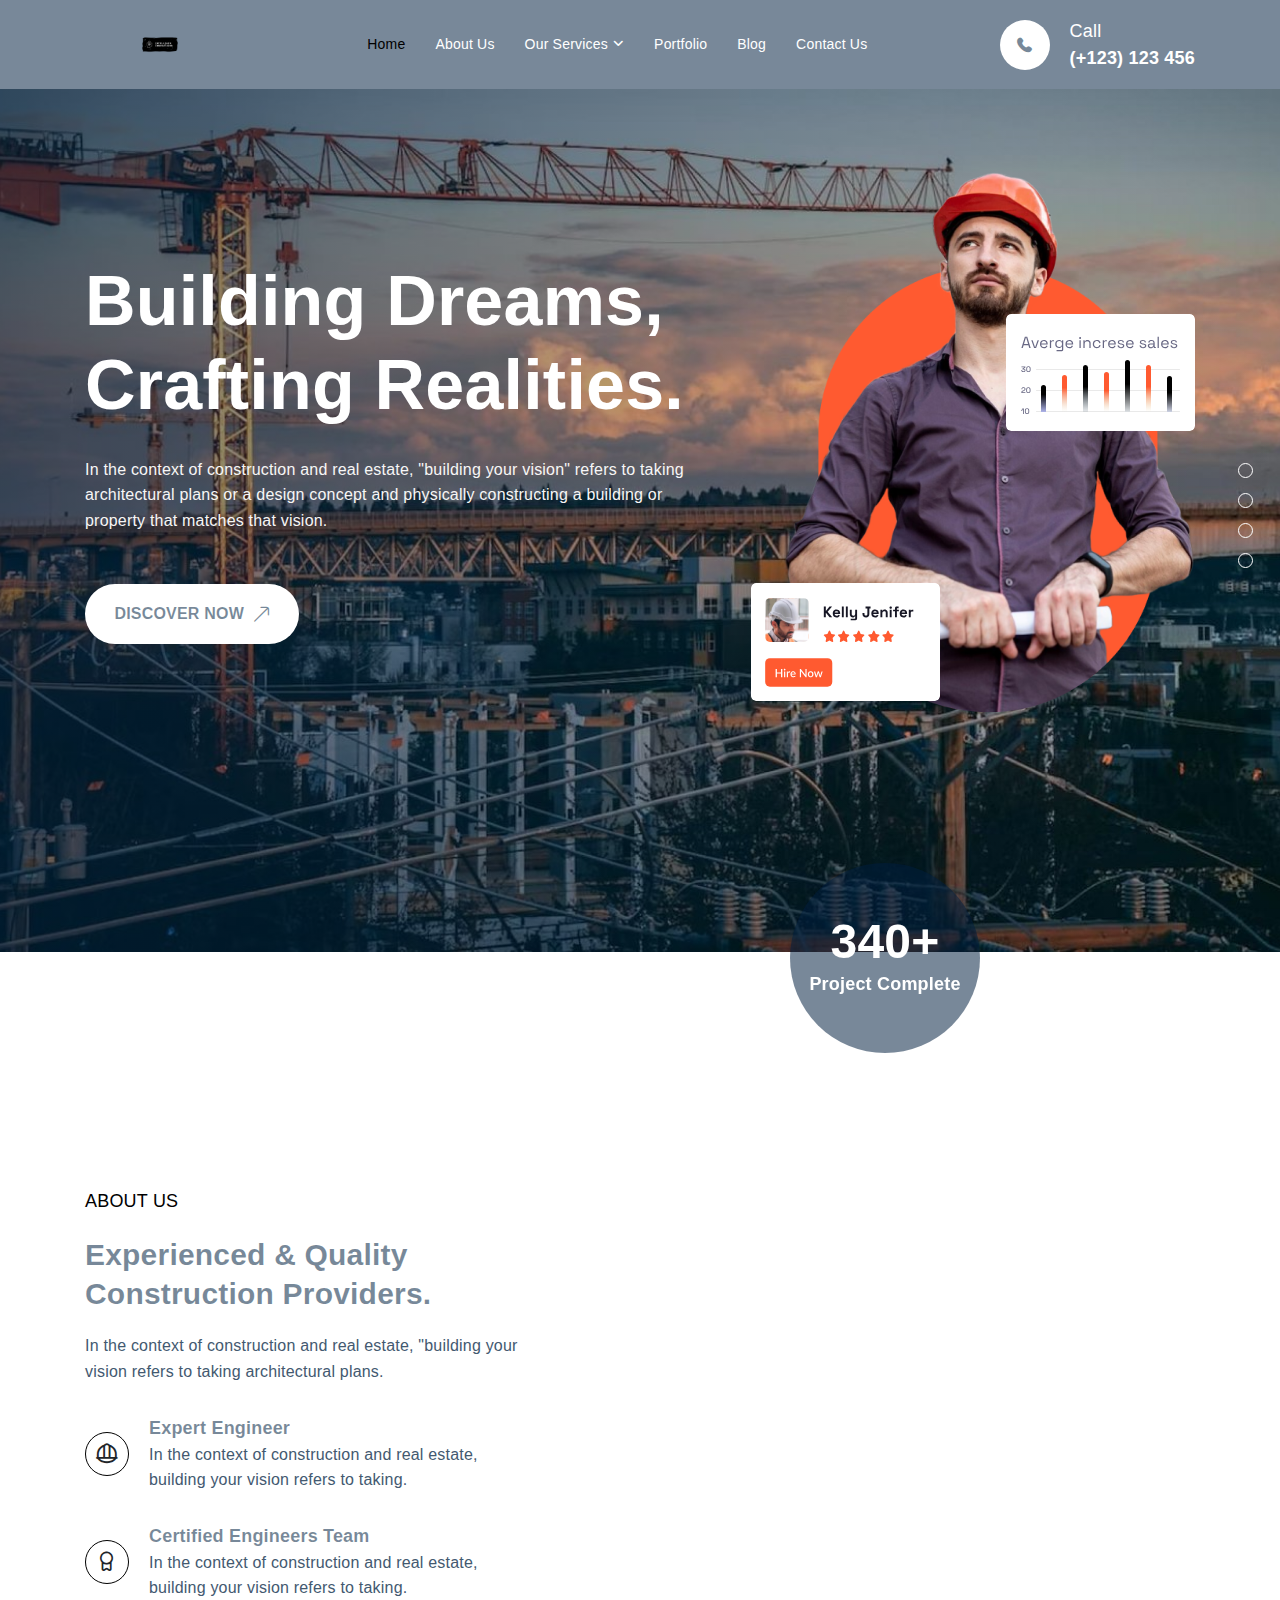
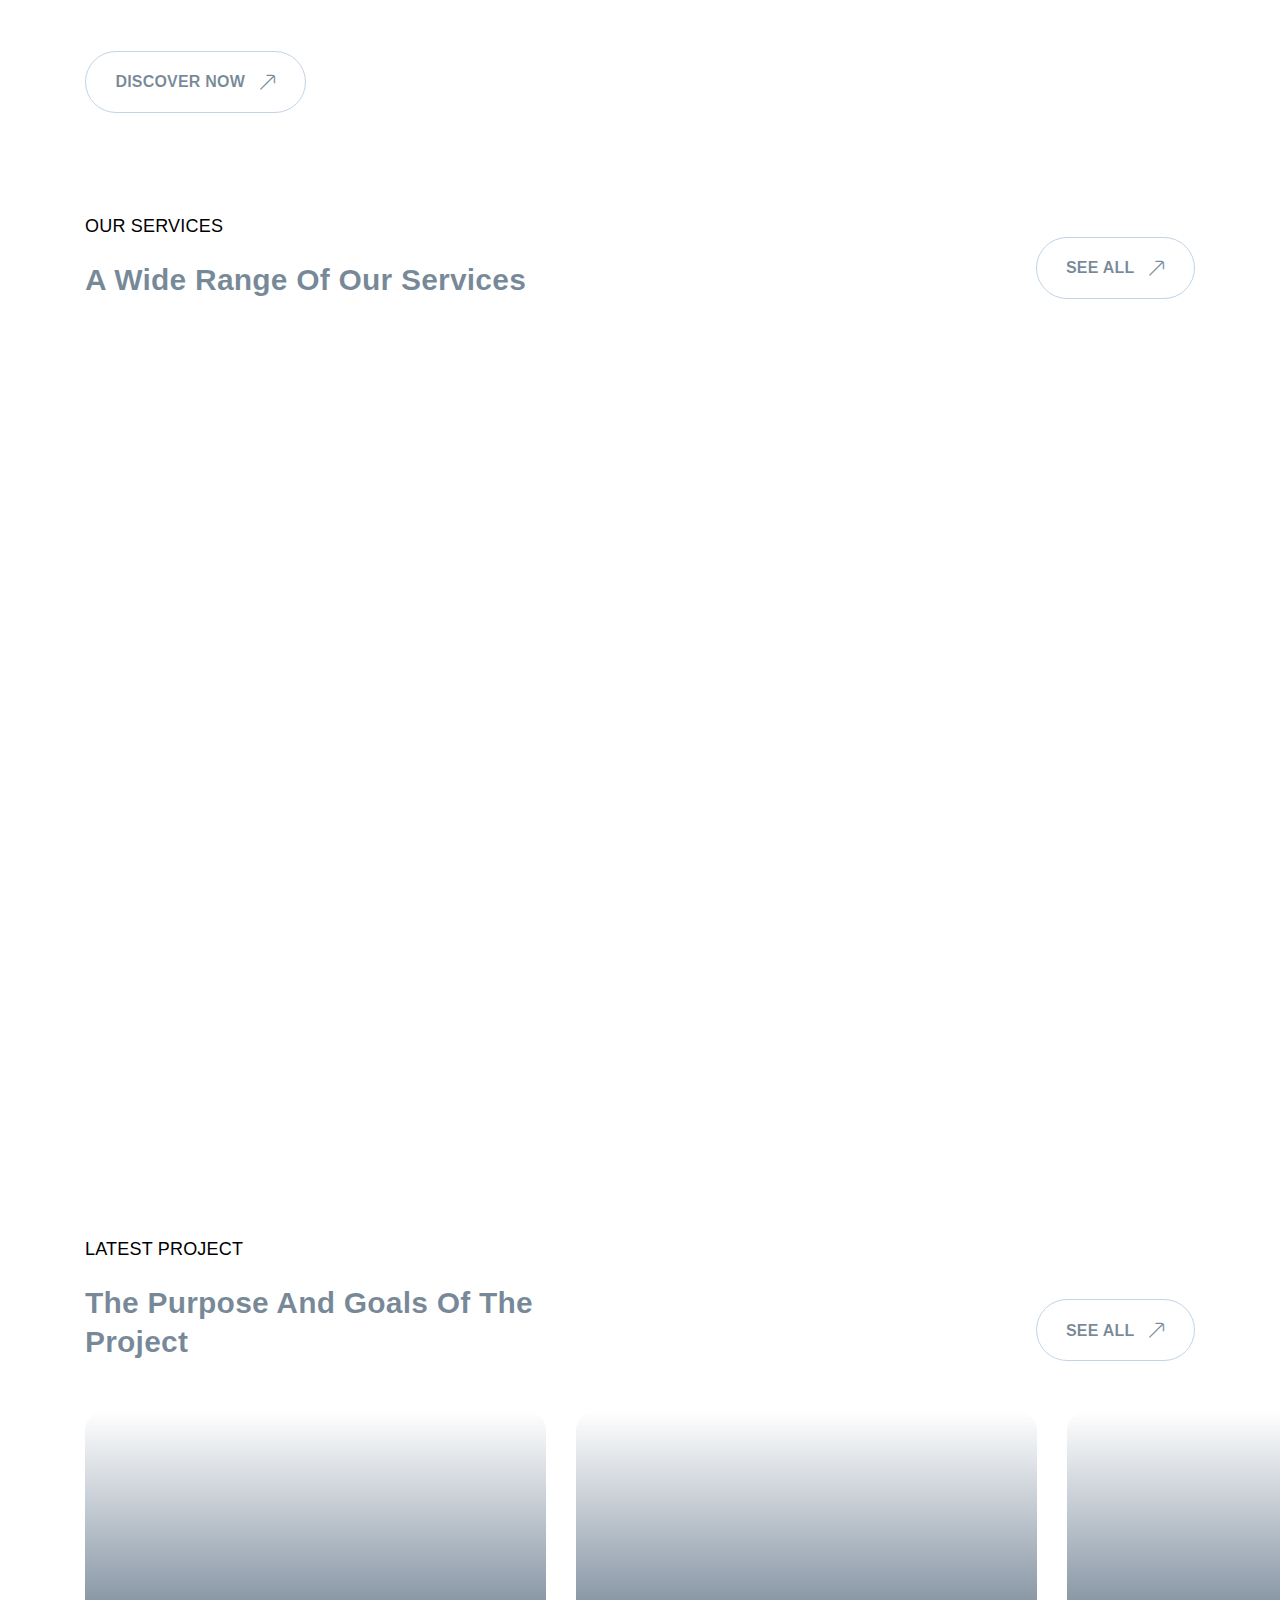
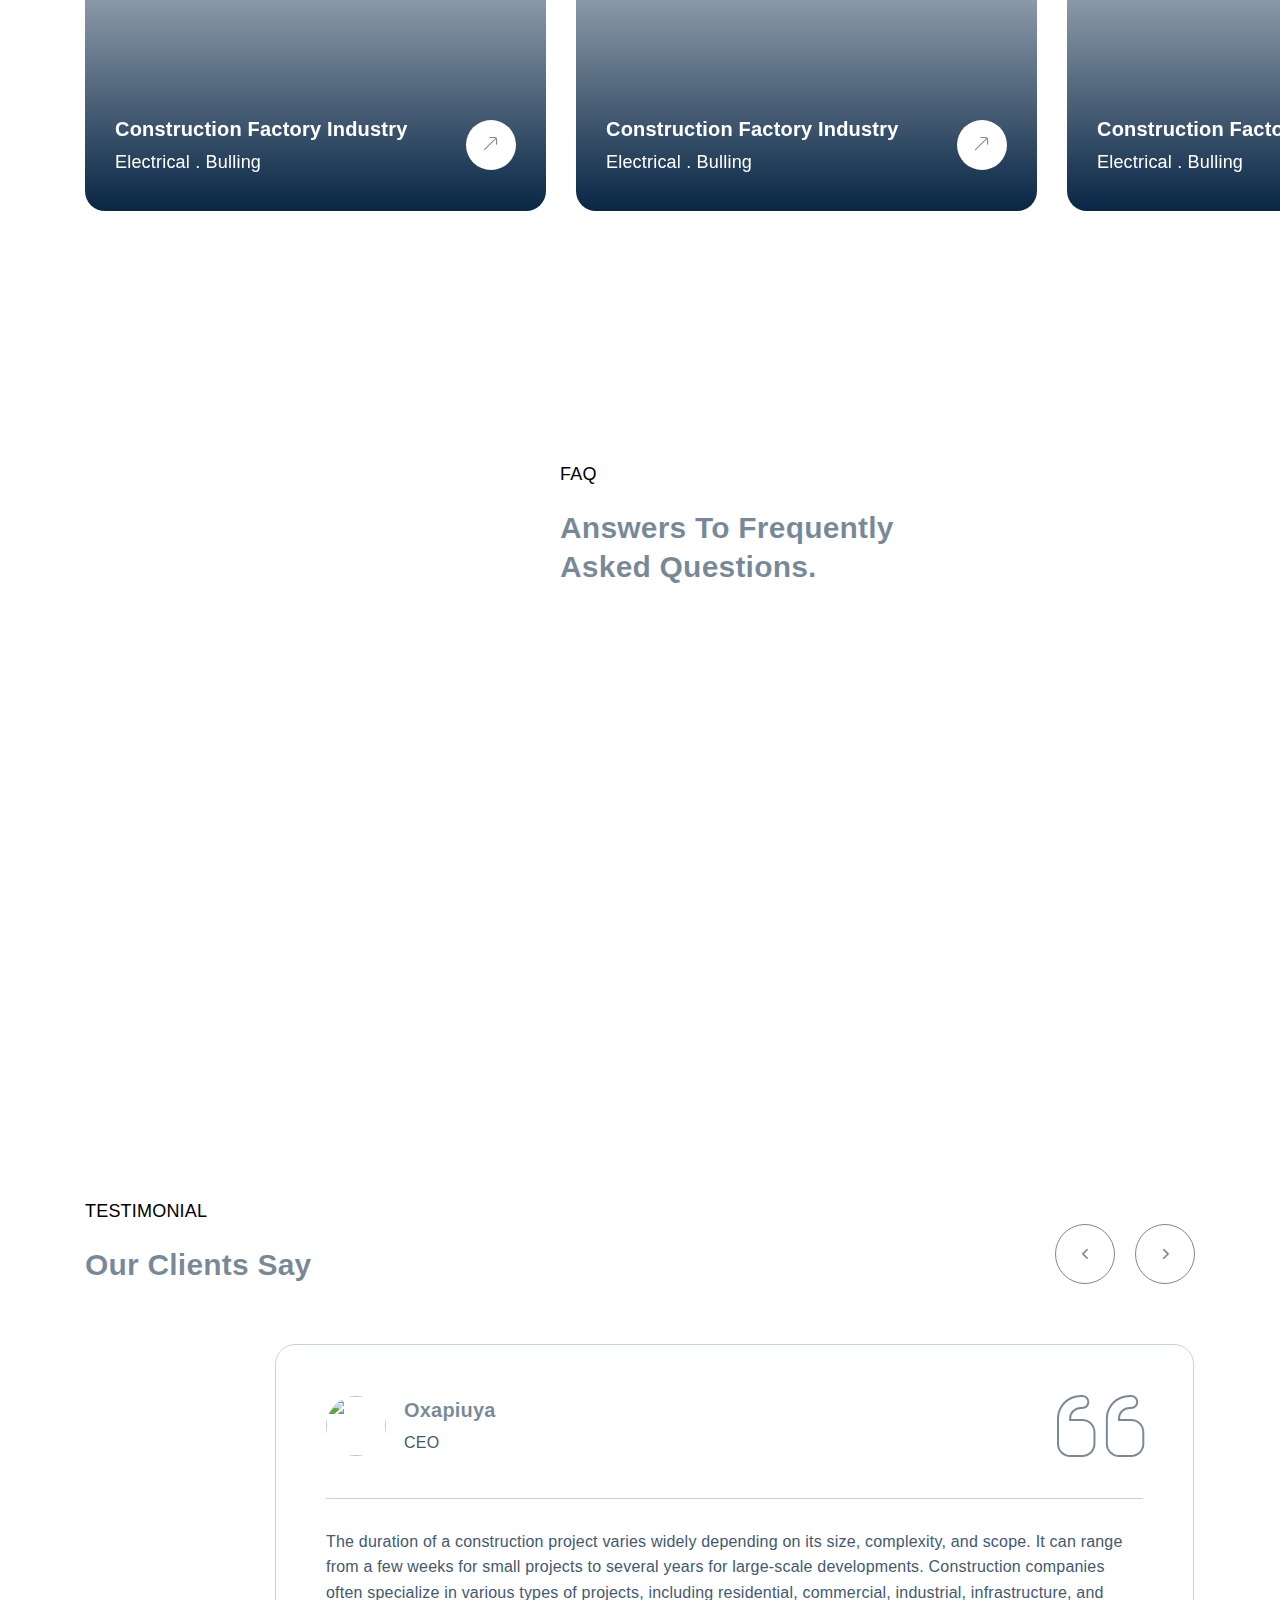
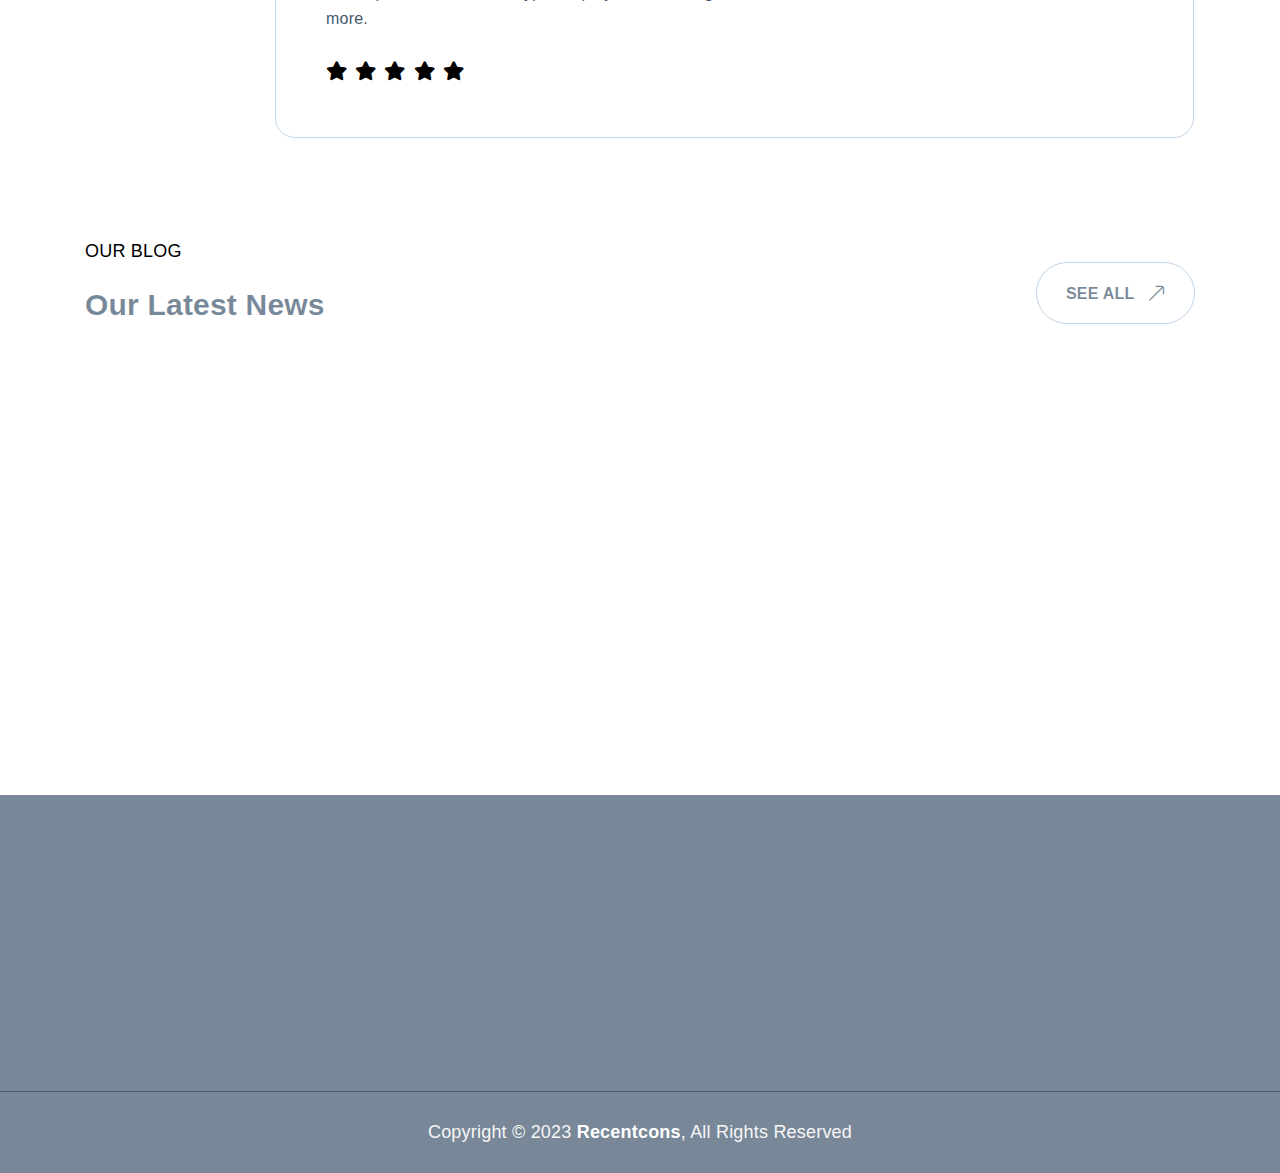
==== commit b76d44c6: "updated code" ====
--- a/index.html
+++ b/index.html
@@ -36,31 +36,33 @@
                 <div class="container">
                     <div class="menu-bar-content">
                         <div class="menu-logo">
-                            <a href="#">
-                                <img src="assets/img/logo/Logo-2.svg" alt="logo">
+                            <a href="index.html">
+                                <img src="assets/img/logo/logo.png" alt="logo">
                             </a>
                         </div>
                         <nav class="main-menu">
                             <ul>
                                 <li class="active"><a href="#">Home</a>
                                 </li>
-                                <li><a href="#">About Us</a>
-                                </li>
-                                <li class="has-dropdown"><a href="#">Our Services</a>
+                                <li><a href="aboutus.html">About Us</a>
+                                </li>
+                                <li class="has-dropdown"><a href="services.html">Our Services</a>
                                     <ul>
-                                        <li><a href="#">Website Development</a>
-                                        </li>
-                                        <li><a href="#">App Development</a>
-                                        </li>
-                                        <li><a href="#">Blockchain Development</a>
-                                        </li>
-                                        <li><a href="#">UI/UX</a>
-                                        </li>
-                                        <li><a href="#">Chat Bots</a>
-                                        </li>
-                                        <li><a href="#">Mechine Learning Solutions</a>
+                                        <li><a href="#">Mobile Application</a>
+                                        </li>
+                                        <li><a href="websitedevelopment.html">Website Development</a>
                                         </li>
                                         <li><a href="#">Game Development</a>
+                                        </li>
+                                        <li><a href="#">Custom software's</a>
+                                        </li>
+                                        <li><a href="#">AI integrations</a>
+                                        </li>
+                                        <li><a href="#">Chatbot Development</a>
+                                        </li>
+                                        <li><a href="#">ERP</a>
+                                        </li>
+                                        <li><a href="#"> CRM</a>
                                         </li>
                                     </ul>
                                 </li>
@@ -86,8 +88,8 @@
                             <div class="mobile-menu-bar">
                                 <div class="mobile-menu-header">
                                     <div class="mobile-logo">
-                                        <a href="#">
-                                            <img src="assets/img/logo/Logo-2.svg" alt="logo">
+                                        <a href="index.html">
+                                            <img src="assets/img/logo/logo.png" alt="logo">
                                         </a>
                                     </div>
                                     <button class="close-mobile-btn"><i class="my-icon icon-close"></i>
@@ -795,8 +797,8 @@
                         <div class="footer__widget wow animate__fadeInUp" data-wow-delay="0.1s" data-wow-offset="20" data-wow-duration="0.8s">
                             <div class="footer__widget-content">
                                 <div class="footer-logo">
-                                    <a href="#">
-                                        <img src="assets/img/logo/Logo-2.svg" alt="Logo">
+                                    <a href="index.html">
+                                        <img src="assets/img/logo/logo.png" alt="Logo">
                                     </a>
                                 </div>
                                 <p class="text-para-2 text-para-xl-1">Build strong relationships with reliable subcontractors and suppliers.</p>
--- a/assets/css/style.css
+++ b/assets/css/style.css
@@ -243,7 +243,7 @@
 h3,
 h5,
 h6 {
-  color: var(--color-black);
+  color: #001f3f87;
   text-transform: capitalize;
 }
 
@@ -252,7 +252,7 @@
 }
 
 .color-orange {
-  color: var(--color-orange);
+  color: #000000;
 }
 
 
@@ -322,13 +322,13 @@
 a,
 button {
   cursor: pointer;
-  color: var(--color-black);
+  color: #001f3f87;
   -webkit-transition: all 0.4s ease;
   transition: all 0.4s ease;
 }
 a:hover,
 button:hover {
-  color: var(--color-orange);
+  color: #000000;
 }
 
 a,
@@ -471,7 +471,7 @@
   height: 3px;
   top: 12px;
   border-radius: 30px;
-  background: var(--color-orange);
+  background: #000000;
 }
 .section-title.v1 .text-xl-6 ~ .text-xl-3, .section-title.v1 .text-xl-3 ~ .text-para-xl-1, .section-title.v2 .text-xl-3 ~ .text-para-xl-1, .section-title.v2 .text-xl-6 ~ .text-xl-3,
 .section-title-white.v1 .text-xl-6 ~ .text-xl-3,
@@ -482,7 +482,7 @@
 }
 
 .section-title.v1 .text-xl-6, .section-title.v2 .text-xl-6 {
-  color: var(--color-orange);
+  color: #000000;
 }
 
 .section-title-white.v1 .text-xl-6, .section-title-white.v1 .text-xl-3, .section-title-white.v2 .text-xl-6, .section-title-white.v2 .text-xl-3 {
@@ -552,35 +552,35 @@
 .btn-anime.v1,
 .btn-anime.v7 {
   color: var(--color-white);
-  background: var(--color-orange);
+  background: #000000;
 }
 .link-anime.v1:hover, .link-anime.v7:hover,
 .btn-anime.v1:hover,
 .btn-anime.v7:hover {
-  background: var(--color-black);
+  background: #001f3f87;
 }
 .link-anime.v2, .link-anime.v8,
 .btn-anime.v2,
 .btn-anime.v8 {
   color: var(--color-white);
-  background: var(--color-black);
+  background: #001f3f87;
 }
 .link-anime.v2:hover, .link-anime.v8:hover,
 .btn-anime.v2:hover,
 .btn-anime.v8:hover {
-  background: var(--color-orange);
+  background: #000000;
 }
 .link-anime.v3, .link-anime.v5,
 .btn-anime.v3,
 .btn-anime.v5 {
-  color: var(--color-black);
+  color: #001f3f87;
   background: var(--color-white);
 }
 .link-anime.v3:hover, .link-anime.v5:hover,
 .btn-anime.v3:hover,
 .btn-anime.v5:hover {
   color: var(--color-white);
-  background: var(--color-orange);
+  background: #000000;
 }
 .link-anime.v5,
 .btn-anime.v5 {
@@ -589,17 +589,17 @@
 }
 .link-anime.v5:hover,
 .btn-anime.v5:hover {
-  border: 1px solid var(--color-orange);
+  border: 1px solid #000000;
 }
 .link-anime.v7::before, .link-anime.v7::after,
 .btn-anime.v7::before,
 .btn-anime.v7::after {
-  border: 2px solid var(--color-orange);
+  border: 2px solid #000000;
 }
 .link-anime.v8::before, .link-anime.v8::after,
 .btn-anime.v8::before,
 .btn-anime.v8::after {
-  border: 2px solid var(--color-black);
+  border: 2px solid #001f3f87;
 }
 .link-anime.v7, .link-anime.v8,
 .btn-anime.v7,
@@ -659,15 +659,15 @@
 }
 .link-anime.v11,
 .btn-anime.v11 {
-  color: var(--color-black);
+  color: #001f3f87;
   border: 1px solid var(--color-border);
   background: var(--color-tr);
 }
 .link-anime.v11:hover,
 .btn-anime.v11:hover {
   color: var(--color-white);
-  border: 1px solid var(--color-black);
-  background: var(--color-black);
+  border: 1px solid #001f3f87;
+  background: #001f3f87;
 }
 
 .link-anime:not(.v9, .v10) {
@@ -715,13 +715,13 @@
   gap: 20px;
 }
 .point-list.v1 li .text-para-1::before {
-  background: var(--color-orange);
+  background: #000000;
 }
 .point-list.v2 li ~ li {
   margin-top: 10px;
 }
 .point-list.v2 li .text-para-1::before {
-  border: 2px solid var(--color-orange);
+  border: 2px solid #000000;
 }
 
 html:not([dir=rtl]) .point-list.v1 li .text-para-1, html:not([dir=rtl]) .point-list.v2 li .text-para-1 {
@@ -814,7 +814,7 @@
 }
 
 .play-btn.v1 {
-  color: var(--color-black);
+  color: #001f3f87;
   -webkit-box-shadow: 0 0 45px 0px rgba(0, 0, 0, 0.09);
   box-shadow: 0 0 45px 0px rgba(0, 0, 0, 0.09);
 }
@@ -830,25 +830,25 @@
   background: var(--color-white);
 }
 .play-btn.v1:hover {
-  color: var(--color-orange);
+  color: #000000;
 }
 .play-btn.v2 {
   color: var(--color-white);
 }
 .play-btn.v2::before {
-  border: 1px solid var(--color-black);
+  border: 1px solid #001f3f87;
 }
 .play-btn.v2::after {
-  background: var(--color-black);
+  background: #001f3f87;
 }
 .play-btn.v2.bouns-anime::before {
-  background: var(--color-black);
+  background: #001f3f87;
 }
 .play-btn.v2:hover::after {
-  background: var(--color-orange);
+  background: #000000;
 }
 .play-btn.v2:hover::before {
-  border: 1px solid var(--color-orange);
+  border: 1px solid #000000;
 }
 
 .bouns-anime {
@@ -911,7 +911,7 @@
   stroke-linecap: round;
 }
 .percent svg circle:last-of-type {
-  stroke: var(--color-orange);
+  stroke: #000000;
 }
 .percent ~ h6 {
   margin-top: 15px;
@@ -944,7 +944,7 @@
 }
 .star-mark i {
   font-size: 19px;
-  color: var(--color-orange);
+  color: #000000;
 }
  .star-mark.star-5 li:nth-child(1) i::before, .star-mark.star-5 li:nth-child(2) i::before, .star-mark.star-5 li:nth-child(3) i::before, .star-mark.star-5 li:nth-child(4) i::before, .star-mark.star-5 li:nth-child(5) i::before {
   content: "\e93a";
@@ -1035,10 +1035,10 @@
 }
 .my-select .list li:hover {
   padding: 15px 20px 15px 30px;
-  color: var(--color-orange);
+  color: #000000;
 }
 .my-select .list li ~ li {
-  border-top: 1px dashed var(--color-orange);
+  border-top: 1px dashed #000000;
 }
 
 .sidebar__wrapper {
@@ -1107,9 +1107,9 @@
 .sidebar__widget .company-profile-widget li.active a,
 .sidebar__widget .company-profile-widget li a:hover {
   color: var(--color-white);
-  border-top: 1px solid var(--color-orange);
-  border-bottom: 1px solid var(--color-orange);
-  background: var(--color-orange);
+  border-top: 1px solid #000000;
+  border-bottom: 1px solid #000000;
+  background: #000000;
 }
 .sidebar__widget .categories-widget a {
   padding: 20px 12px;
@@ -1161,13 +1161,13 @@
   color: var(--color-white);
   -webkit-transform: translate(-50%, 0%);
   transform: translate(-50%, 0%);
-  background: var(--color-black);
+  background: #001f3f87;
   -webkit-transition: all 0.4s ease;
   transition: all 0.4s ease;
   z-index: 1;
 }
 .sidebar__widget .recent-post-widget li .post-img a i:hover {
-  background: var(--color-orange);
+  background: #000000;
 }
 .sidebar__widget .recent-post-widget li .post-img img {
   width: 100%;
@@ -1178,7 +1178,7 @@
   width: calc(100% - 86px);
 }
 .sidebar__widget .recent-post-widget li .post-text .text-para-1 {
-  color: var(--color-black);
+  color: #001f3f87;
 }
 .sidebar__widget .recent-post-widget li .post-text .text-para-1 ~ .text-para-1 {
   margin-top: 5px;
@@ -1255,7 +1255,7 @@
   font-weight: 700;
 }
 .sidebar__widget .need-consulting-widget.v1 .main-content .icon-text a:hover, .sidebar__widget .need-consulting-widget.v2 .main-content .icon-text a:hover {
-  color: var(--color-orange);
+  color: #000000;
 }
 .sidebar__widget .need-consulting-widget.v1::before, .sidebar__widget .need-consulting-widget.v2::before {
   position: absolute;
@@ -1268,7 +1268,7 @@
 }
 .sidebar__widget .need-consulting-widget.v1::before {
   opacity: 0.85;
-  background: var(--color-black);
+  background: #001f3f87;
 }
 
 html:not([dir=rtl]) .sidebar__widget .search-widget form input {
@@ -1284,8 +1284,8 @@
   left: 20px;
 }
 html:not([dir=rtl]) .need-consulting-widget.v2::before {
-  background: -webkit-gradient(linear, left top, right top, from(var(--color-black)), to(rgba(0, 31, 63, 0)));
-  background: linear-gradient(90deg, var(--color-black) 0%, rgba(0, 31, 63, 0) 100%);
+  background: -webkit-gradient(linear, left top, right top, from(#001f3f87), to(rgba(0, 31, 63, 0)));
+  background: linear-gradient(90deg, #001f3f87 0%, rgba(0, 31, 63, 0) 100%);
 }
 
 html[dir=rtl] .sidebar__widget .search-widget form input {
@@ -1301,8 +1301,8 @@
   right: 20px;
 }
 html[dir=rtl] .need-consulting-widget.v2::before {
-  background: -webkit-gradient(linear, right top, left top, from(var(--color-black)), to(rgba(0, 31, 63, 0)));
-  background: linear-gradient(-90deg, var(--color-black) 0%, rgba(0, 31, 63, 0) 100%);
+  background: -webkit-gradient(linear, right top, left top, from(#001f3f87), to(rgba(0, 31, 63, 0)));
+  background: linear-gradient(-90deg, #001f3f87 0%, rgba(0, 31, 63, 0) 100%);
 }
 
 .tags-links.v1, .tags-links.v2 {
@@ -1316,7 +1316,7 @@
 .tags-links.v1 a, .tags-links.v2 a {
   display: inline-block;
   padding: 12.5px 20px;
-  color: var(--color-black);
+  color: #001f3f87;
   font-weight: 700;
   font-size: 15px;
   border-radius: 5px;
@@ -1329,7 +1329,7 @@
 }
 .tags-links.v1 a:hover, .tags-links.v2 a:hover {
   color: var(--color-white);
-  background: var(--color-orange);
+  background: #000000;
 }
 
 .breadcum.v1 {
@@ -1345,7 +1345,7 @@
   top: 0;
   left: 0;
   opacity: 0.8;
-  background: var(--color-black);
+  background: #001f3f87;
   z-index: -1;
 }
 .breadcum.v1 .text-xl-3 {
@@ -1401,7 +1401,7 @@
   color: var(--color-white);
 }
 .breadcum.v1 a:hover {
-  color: var(--color-orange);
+  color: #000000;
 }
 
 html:not([dir=rtl]) .breadcum.v1 ul::before {
@@ -1432,11 +1432,11 @@
   line-height: 40px;
   border-radius: 5px;
   color: var(--color-white);
-  background: var(--color-black);
+  background: #001f3f87;
 }
 .pagination-link li.active a,
 .pagination-link a:hover {
-  background: var(--color-orange);
+  background: #000000;
 }
 
 .social-link.v1, .social-link.v2 {
@@ -1480,13 +1480,13 @@
 }
 .social-link.v1 a:hover::before {
   opacity: 1;
-  background: var(--color-orange);
+  background: #000000;
 }
 .social-link.v2 a {
-  background: var(--color-black);
+  background: #001f3f87;
 }
 .social-link.v2 a:hover {
-  background: var(--color-orange);
+  background: #000000;
 }
 
 .scroll-bottom-Top {
@@ -1501,7 +1501,7 @@
   font-size: 15px;
   visibility: hidden;
   border-radius: 100px;
-  color: var(--color-orange);
+  color: #000000;
   background: var(--color-white);
   -webkit-box-shadow: 0px 4.8px 24.4px -6px rgba(19, 16, 34, 0.1), 0px 4px 13px -2px rgba(19, 16, 34, 0.06);
           box-shadow: 0px 4.8px 24.4px -6px rgba(19, 16, 34, 0.1), 0px 4px 13px -2px rgba(19, 16, 34, 0.06);
@@ -1513,7 +1513,7 @@
 }
 .scroll-bottom-Top:hover {
   color: var(--color-white);
-  background: var(--color-orange);
+  background: #000000;
 }
 
 html:not([dir=rtl]) .scroll-bottom-Top {
@@ -1589,7 +1589,7 @@
   line-height: 20px;
   border-radius: 50px;
   color: var(--color-white);
-  background: var(--color-orange);
+  background: #000000;
 }
 .menu-bar.v1 .menu-right.active .header-search, .menu-bar.v2 .menu-right.active .header-search, .menu-bar.v3 .menu-right.active .header-search {
   opacity: 1;
@@ -1682,7 +1682,7 @@
   background: var(--color-tr);
 }
 .menu-bar.v1 .header-search button:hover, .menu-bar.v2 .header-search button:hover, .menu-bar.v3 .header-search button:hover {
-  color: var(--color-orange);
+  color: #000000;
 }
 .menu-bar.v1 .search-overlay, .menu-bar.v2 .search-overlay, .menu-bar.v3 .search-overlay {
   position: fixed;
@@ -1696,7 +1696,7 @@
   -webkit-transition: all 0.4s ease;
   transition: all 0.4s ease;
   z-index: 3;
-  background: var(--color-black);
+  background: #001f3f87;
 }
 .menu-bar.v1 .search-close, .menu-bar.v2 .search-close, .menu-bar.v3 .search-close {
   position: fixed;
@@ -1712,7 +1712,7 @@
   transition: all 0.4s ease;
 }
 .menu-bar.v1 .search-close:hover, .menu-bar.v2 .search-close:hover, .menu-bar.v3 .search-close:hover {
-  color: var(--color-orange);
+  color: #000000;
 }
 .menu-bar.v1 .mobile-menu-btn, .menu-bar.v2 .mobile-menu-btn, .menu-bar.v3 .mobile-menu-btn {
   position: relative;
@@ -1884,7 +1884,7 @@
   left: 0;
   opacity: 0;
   visibility: hidden;
-  background: var(--color-black);
+  background: #001f3f87;
   -webkit-transition: all 0.4s ease;
   transition: all 0.4s ease;
   z-index: 2;
@@ -1907,7 +1907,7 @@
 }
 .menu-bar.v1 .main-menu li a, .menu-bar.v3 .main-menu li a {
   text-transform: uppercase;
-  color: var(--color-black);
+  color: #001f3f87;
 }
 .menu-bar.v1 .main-menu li ul, .menu-bar.v3 .main-menu li ul {
   -webkit-box-shadow: 0 0 30px rgba(0, 0, 0, 0.09);
@@ -1919,10 +1919,10 @@
 }
 .menu-bar.v1 .menu-info i, .menu-bar.v3 .menu-info i {
   color: var(--color-white);
-  background: var(--color-black);
+  background: #001f3f87;
 }
 .menu-bar.v1 .mobile-menu-btn span, .menu-bar.v3 .mobile-menu-btn span {
-  background: var(--color-orange);
+  background: #000000;
 }
 .menu-bar.v1 .mobile-menu-bar, .menu-bar.v3 .mobile-menu-bar {
   background: var(--color-white);
@@ -1934,28 +1934,28 @@
   color: var(--color-white);
 }
 .menu-bar.v1 .mobile-menu-bar .social-link a::before, .menu-bar.v3 .mobile-menu-bar .social-link a::before {
-  background: var(--color-black);
+  background: #001f3f87;
 }
 .menu-bar.v1 .mobile-menu-bar .social-link a:hover::before, .menu-bar.v3 .mobile-menu-bar .social-link a:hover::before {
-  background: var(--color-orange);
+  background: #000000;
 }
 .menu-bar.v1 .mobile-main-manu li, .menu-bar.v3 .mobile-main-manu li {
   border-top: 1px solid var(--color-border);
 }
 .menu-bar.v1 .mobile-main-manu li a, .menu-bar.v3 .mobile-main-manu li a {
-  color: var(--color-black);
+  color: #001f3f87;
 }
 .menu-bar.v1 .mobile-main-manu li:hover > a, .menu-bar.v1 .mobile-main-manu li.active > a, .menu-bar.v3 .mobile-main-manu li:hover > a, .menu-bar.v3 .mobile-main-manu li.active > a {
-  color: var(--color-orange);
+  color: #000000;
 }
 .menu-bar.v2 {
-  background: var(--color-black);
+  background: #001f3f87;
 }
 .menu-bar.v2 .search-option-open {
   color: var(--color-white);
 }
 .menu-bar.v2 .search-option-open:hover {
-  color: var(--color-orange);
+  color: #000000;
 }
 .menu-bar.v2 .main-menu li a {
   text-transform: capitalize;
@@ -1964,7 +1964,7 @@
 .menu-bar.v2 .main-menu li ul {
   -webkit-box-shadow: 0 0 30px rgba(0, 0, 0, 0.09);
   box-shadow: 0 0 30px rgba(0, 0, 0, 0.09);
-  background: var(--color-black);
+  background: #001f3f87;
 }
 .menu-bar.v2 .main-menu li ul li ~ li {
   border-top: 1px solid #344a60;
@@ -1975,17 +1975,17 @@
   color: var(--color-white);
 }
 .menu-bar.v2 .menu-info .text-6 a:hover {
-  color: var(--color-orange);
+  color: #000000;
 }
 .menu-bar.v2 .menu-info i {
-  color: var(--color-black);
+  color: #001f3f87;
   background: var(--color-white);
 }
 .menu-bar.v2 .mobile-menu-btn span {
   background: var(--color-white);
 }
 .menu-bar.v2 .mobile-menu-bar {
-  background: var(--color-black);
+  background: #001f3f87;
 }
 .menu-bar.v2 .mobile-menu-bar .mobile-menu-header {
   border-bottom: 1px solid var(--color-border2);
@@ -1994,7 +1994,7 @@
   color: var(--color-white);
 }
 .menu-bar.v2 .mobile-menu-bar .mobile-menu-header .close-mobile-btn:hover {
-  color: var(--color-orange);
+  color: #000000;
 }
 .menu-bar.v2 .mobile-menu-bar .social-link {
   border-top: 1px solid var(--color-border2);
@@ -2008,7 +2008,7 @@
 }
 .menu-bar.v2 .mobile-menu-bar .social-link a:hover::before {
   opacity: 1;
-  background: var(--color-orange);
+  background: #000000;
 }
 .menu-bar.v2 .mobile-main-manu li {
   border-top: 1px solid var(--color-border2);
@@ -2017,7 +2017,7 @@
   color: var(--color-white);
 }
 .menu-bar.v2 .mobile-main-manu li:hover > a, .menu-bar.v2 .mobile-main-manu li.active > a {
-  color: var(--color-orange);
+  color: #000000;
 }
 .menu-bar.v3 {
   border-bottom: 1px solid var(--color-border);
@@ -2152,7 +2152,7 @@
   left: 0;
   bottom: 5px;
   z-index: -1;
-  background: var(--color-orange);
+  background: #000000;
 }
 .banner.v1 .bg-cover-center, .banner.v2 .bg-cover-center {
   position: relative;
@@ -2228,7 +2228,7 @@
 .banner.v3 .slider .prev-btn:hover,
 .banner.v3 .slider .next-btn:hover {
   color: var(--color-white);
-  background: var(--color-orange);
+  background: #000000;
 }
 .banner.v3 .slider .prev-btn {
   left: 50px;
@@ -2291,7 +2291,7 @@
   overflow: hidden;
 }
 .about-us.v1 .about-left .experience {
-  background: var(--color-orange);
+  background: #000000;
 }
 .about-us.v1 .section-title ~ .certifi-list {
   margin-top: 35px;
@@ -2335,7 +2335,7 @@
   height: 44px;
   font-size: 20px;
   line-height: 40px;
-  border: 1px solid var(--color-orange);
+  border: 1px solid #000000;
   border-radius: 50px;
 }
 .about-us.v2 .certifi-list .about-info-text {
@@ -2368,7 +2368,7 @@
   top: 50%;
 }
 .about-us.v2 .about-right .experience {
-  background: var(--color-black);
+  background: #001f3f87;
 }
 .about-us.v3 .about-card {
   position: relative;
@@ -2409,7 +2409,7 @@
   color: var(--color-white);
 }
 .about-us.v3 .about-content a:hover {
-  color: var(--color-orange);
+  color: #000000;
 }
 .about-us.v3 .row > div:nth-child(1) .about-card {
   margin-top: 0;
@@ -2512,7 +2512,7 @@
   line-height: 50px;
   border-radius: 5px;
   color: var(--color-white);
-  background: var(--color-orange);
+  background: #000000;
 }
 .our-services.v1 .service-card .services-card-content .text-xl-5 ~ .text-para-xl-1 {
   padding-top: 20px;
@@ -2538,11 +2538,11 @@
 }
 .our-services.v1 .service-card:hover .services-card-content .round-link {
   color: var(--color-white);
-  border-color: var(--color-orange);
-  background: var(--color-orange);
+  border-color: #000000;
+  background: #000000;
 }
 .our-services.v1 .service-card:hover .services-card-content .round-link:hover {
-  color: var(--color-orange);
+  color: #000000;
   border-color: var(--color-white);
   background: var(--color-white);
 }
@@ -2566,11 +2566,11 @@
 }
 .our-services.v2 .service-card:hover .services-card-content .link-anime {
   color: var(--color-white);
-  border: 1px solid var(--color-orange);
-  background: var(--color-orange);
+  border: 1px solid #000000;
+  background: #000000;
 }
 .our-services.v2 .service-card:hover .services-card-content .link-anime:hover {
-  color: var(--color-orange);
+  color: #000000;
   border: 1px solid var(--color-white);
   background: var(--color-white);
 }
@@ -2578,7 +2578,7 @@
   background: var(--color-pink);
 }
 .our-services.v2 .row > div:nth-child(2) .service-card .services-card-content .icon-box {
-  background: var(--color-orange);
+  background: #000000;
 }
 .our-services.v2 .row > div:nth-child(3) .service-card .services-card-content .icon-box {
   background: var(--color-parpul);
@@ -2623,7 +2623,7 @@
   -webkit-box-direction: reverse;
   -ms-flex-direction: column-reverse;
   flex-direction: column-reverse;
-  background: var(--color-black);
+  background: #001f3f87;
 }
 .our-services.v3 .service-card:hover .services-card-img {
   -webkit-animation: sImgZoomAnime 0.4s ease-Out;
@@ -2686,10 +2686,10 @@
   }
 }
 .our-services.v3 .service-card:hover .services-card-content .link-anime {
-  background: var(--color-orange);
+  background: #000000;
 }
 .our-services.v3 .service-card:hover .services-card-content .link-anime::before, .our-services.v3 .service-card:hover .services-card-content .link-anime::after {
-  border-color: var(--color-orange);
+  border-color: #000000;
 }
 .our-services.v3 .service-card:hover .services-card-content .link-anime::before {
   border-bottom-color: var(--color-tr);
@@ -2700,7 +2700,7 @@
   border-left-color: var(--color-tr);
 }
 .our-services.v3 .service-card:hover .services-card-content .link-anime:hover {
-  color: var(--color-orange);
+  color: #000000;
   background: var(--color-white);
 }
 .our-services.v3 .service-card:hover .services-card-content .link-anime:hover::before, .our-services.v3 .service-card:hover .services-card-content .link-anime:hover::after {
@@ -2773,7 +2773,7 @@
   font-weight: 700;
 }
 .our-team.v1 .our-team-content .text-5 a:hover {
-  color: var(--color-orange);
+  color: #000000;
 }
 .our-team.v1 .our-team-content .text-5 ~ .text-6 {
   margin-top: 5px;
@@ -2809,13 +2809,13 @@
   line-height: 42px;
   font-size: 14px;
   border-radius: 40px;
-  color: var(--color-black);
+  color: #001f3f87;
   background: var(--color-white);
   z-index: 1;
 }
 .our-team.v1 .our-team-content .social-link a:hover {
   color: var(--color-white);
-  background: var(--color-orange);
+  background: #000000;
 }
 .our-team.v1 .our-team-card {
   position: relative;
@@ -2880,7 +2880,7 @@
   padding: 50px 30px 20px 30px;
   border-radius: 20px;
   margin-top: 30px;
-  background: var(--color-black);
+  background: #001f3f87;
 }
 .why-choose.v1 .accordion-main {
   margin-top: 10px;
@@ -2920,14 +2920,14 @@
 .why-choose.v2 .why-choose-img::before {
   left: 0;
   bottom: 15px;
-  background: var(--color-orange);
+  background: #000000;
   -webkit-animation: lineAnime2 5s linear alternate infinite;
           animation: lineAnime2 5s linear alternate infinite;
 }
 .why-choose.v2 .why-choose-img::after {
   top: 15px;
   right: 0;
-  background: var(--color-black);
+  background: #001f3f87;
   -webkit-animation: lineAnime1 5s linear alternate infinite;
           animation: lineAnime1 5s linear alternate infinite;
 }
@@ -3036,7 +3036,7 @@
   color: var(--color-white);
 }
 .latest-project.v1 .project-card .project-content .text-5 a:hover, .latest-project.v2 .project-card .project-content .text-5 a:hover, .latest-project.v3 .project-card .project-content .text-5 a:hover {
-  color: var(--color-orange);
+  color: #000000;
 }
 .latest-project.v1 .project-card .project-content .text-5 ~ .text-6, .latest-project.v2 .project-card .project-content .text-5 ~ .text-6, .latest-project.v3 .project-card .project-content .text-5 ~ .text-6 {
   margin-top: 5px;
@@ -3102,7 +3102,7 @@
 }
 .latest-project.v1 .project-btns button {
   padding: 8px 25px;
-  color: var(--color-black);
+  color: #001f3f87;
   font-weight: 700;
   font-size: 14px;
   border: 1px solid var(--color-border);
@@ -3110,8 +3110,8 @@
   background: var(--color-tr);
 }
 .latest-project.v1 .project-btns button.active {
-  color: var(--color-orange);
-  border: 1px solid var(--color-orange);
+  color: #000000;
+  border: 1px solid #000000;
 }
 .latest-project.v1 .project-card {
   margin-bottom: 30px;
@@ -3126,12 +3126,12 @@
   opacity: 0;
 }
 .latest-project.v1 .project-card .pro-link {
-  color: var(--color-black);
+  color: #001f3f87;
   background: var(--color-white);
 }
 .latest-project.v1 .project-card .pro-link:hover {
   color: var(--color-white);
-  background: var(--color-orange);
+  background: #000000;
 }
 .latest-project.v1 .project-card:hover .project-content {
   opacity: 1;
@@ -3148,12 +3148,12 @@
   background: linear-gradient(180deg, rgba(0, 31, 63, 0) 0%, rgba(0, 31, 63, 0.967949) 100%);
 }
 .latest-project.v2 .project-card .pro-link {
-  color: var(--color-black);
+  color: #001f3f87;
   background: var(--color-white);
 }
 .latest-project.v2 .project-card .pro-link:hover {
   color: var(--color-white);
-  background: var(--color-orange);
+  background: #000000;
 }
 .latest-project.v3 .project-card {
   margin-top: 30px;
@@ -3173,7 +3173,7 @@
   color: var(--color-white);
 }
 .latest-project.v3 .project-card .project-content .pro-link:hover {
-  color: var(--color-orange);
+  color: #000000;
 }
 .latest-project.v3 .project-card .project-content .text-6 ~ a {
   margin-top: 20px;
@@ -3313,12 +3313,12 @@
   font-size: 15px;
   color: var(--color-white);
   border-radius: 50px;
-  background: var(--color-black);
+  background: #001f3f87;
   -webkit-transition: all 0.4s ease;
   transition: all 0.4s ease;
 }
 .contact-us.v2 .info-data-list li:hover i {
-  background: var(--color-orange);
+  background: #000000;
 }
 .contact-us.v2 .get-in-touch .date li {
   -webkit-box-pack: justify;
@@ -3440,7 +3440,7 @@
   position: absolute;
   top: 0;
   font-size: 30px;
-  color: var(--color-orange);
+  color: #000000;
 }
 .testimonial.v1 .testimonial-card .testimonial-profile ~ .testimonial-content {
   margin-top: 40px;
@@ -3487,7 +3487,7 @@
 .testimonial.v2 .slider-btns .next-btn:hover, .testimonial.v3 .slider-btns .prev-btn:hover,
 .testimonial.v3 .slider-btns .next-btn:hover {
   color: var(--color-white);
-  background: var(--color-black);
+  background: #001f3f87;
 }
 .testimonial.v2 .testimonial-card, .testimonial.v3 .testimonial-card {
   border: 1px solid var(--color-border);
@@ -3540,12 +3540,12 @@
 .testimonial.v2 .slider-btns .prev-btn,
 .testimonial.v2 .slider-btns .next-btn {
   line-height: 40px;
-  border: 1px solid var(--color-black);
+  border: 1px solid #001f3f87;
 }
 .testimonial.v2 .slider-btns .prev-btn:hover,
 .testimonial.v2 .slider-btns .next-btn:hover {
   color: var(--color-white);
-  background: var(--color-black);
+  background: #001f3f87;
 }
 .testimonial.v2 .testimonial-card {
   padding: 30px;
@@ -3558,7 +3558,7 @@
 }
 .testimonial.v2 .testimonial-card .testimonial-profile i {
   color: var(--color-tr);
-  -webkit-text-stroke: 2px var(--color-black);
+  -webkit-text-stroke: 2px #001f3f87;
 }
 .testimonial.v2 .testimonial-card .testimonial-profile ~ .testimonial-content {
   margin-top: 30px;
@@ -3569,13 +3569,13 @@
 .testimonial.v3 .slider-btns .prev-btn,
 .testimonial.v3 .slider-btns .next-btn {
   line-height: 44px;
-  color: var(--color-black);
+  color: #001f3f87;
   background: var(--color-white3);
 }
 .testimonial.v3 .slider-btns .prev-btn:hover,
 .testimonial.v3 .slider-btns .next-btn:hover {
   color: var(--color-white);
-  background: var(--color-orange);
+  background: #000000;
 }
 .testimonial.v3 .slider {
   padding-bottom: 30px;
@@ -3584,7 +3584,7 @@
 }
 
 .testimonial.v3 .testimonial-card:hover::before {
-  background: var(--color-orange);
+  background: #000000;
 }
 .testimonial.v3 .testimonial-card {
   position: relative;
@@ -3672,10 +3672,10 @@
   -webkit-transform: translate(-50%, 0%);
   transform: translate(-50%, 0%);
   color: var(--color-white);
-  background: var(--color-orange);
+  background: #000000;
 }
 .our-blog.v1 .our-blog-card .blog-card-img .blog-icon-link:hover {
-  color: var(--color-orange);
+  color: #000000;
   background: var(--color-white);
 }
 .our-blog.v1 .our-blog-card .blog-card-content {
@@ -3707,7 +3707,7 @@
   border-radius: 5px;
   margin-top: -52px;
   z-index: 1;
-  background: var(--color-black);
+  background: #001f3f87;
   -webkit-transition: all 0.4s ease;
   transition: all 0.4s ease;
 }
@@ -3736,10 +3736,10 @@
   line-height: 42px;
   border-radius: 40px;
   color: var(--color-white);
-  background: var(--color-black);
+  background: #001f3f87;
 }
 .our-blog.v1 .our-blog-card .blog-icon-link:hover {
-  background: var(--color-orange);
+  background: #000000;
 }
 .our-blog.v1 .our-blog-card:hover .blog-card-img .blog-icon-link {
   opacity: 1;
@@ -3748,7 +3748,7 @@
   transform: translate(-50%, -50%);
 }
 .our-blog.v1 .our-blog-card:hover .blog-card-content .post-date {
-  background: var(--color-orange);
+  background: #000000;
 }
 .our-blog.v2 .our-blog-card .blog-card-img {
   border-radius: 20px 20px 0px 0px;
@@ -3790,7 +3790,7 @@
 }
 .our-blog.v3 .our-blog-card .blog-card-content .post-user {
   border-radius: 5px;
-  background: var(--color-black);
+  background: #001f3f87;
 }
 .our-blog.v3 .our-blog-card .blog-card-content .post-user img {
   width: 50px;
@@ -3802,14 +3802,14 @@
   font-weight: 700;
 }
 .our-blog.v3 .our-blog-card .blog-card-content .post-user .text-para-xl-1 a:hover {
-  color: var(--color-orange);
+  color: #000000;
 }
 .our-blog.v3 .our-blog-card .blog-card-content .info-list ~ .text-5,
 .our-blog.v3 .our-blog-card .blog-card-content .text-5 ~ .text-para-xl-1 {
   margin-top: 20px;
 }
 .our-blog.v3 .our-blog-card:hover {
-  border: 1px solid var(--color-orange);
+  border: 1px solid #000000;
 }
 
 html:not([dir=rtl]) {
@@ -3834,7 +3834,7 @@
 }
 html:not([dir=rtl]) .banner.v1 .bg-cover-center::before, html:not([dir=rtl]) .banner.v2 .bg-cover-center::before {
   opacity: 0.8;
-  background: var(--color-black);
+  background: #001f3f87;
 }
 html:not([dir=rtl]) .banner.v1 .banner-left .text-xl-6 i {
   margin-right: 10px;
@@ -3856,8 +3856,8 @@
   transform: rotate(180deg);
 }
 html:not([dir=rtl]) .contact-us.v1::before {
-  background: -webkit-gradient(linear, left top, right top, from(var(--color-black)), to(rgba(0, 31, 63, 0)));
-  background: linear-gradient(90deg, var(--color-black) 0%, rgba(0, 31, 63, 0) 100%);
+  background: -webkit-gradient(linear, left top, right top, from(#001f3f87), to(rgba(0, 31, 63, 0)));
+  background: linear-gradient(90deg, #001f3f87 0%, rgba(0, 31, 63, 0) 100%);
 }
 html:not([dir=rtl]) .testimonial.v1 .testimonial-bg::before {
   background: -webkit-gradient(linear, left top, right top, from(#001f3f), to(rgba(0, 31, 63, 0)));
@@ -3933,7 +3933,7 @@
 }
 html[dir=rtl] .banner.v1 .bg-cover-center::before, html[dir=rtl] .banner.v2 .bg-cover-center::before {
   opacity: 0.8;
-  background: var(--color-black);
+  background: #001f3f87;
 }
 html[dir=rtl] .banner.v1 .banner-left .text-xl-6 i {
   margin-left: 10px;
@@ -3958,8 +3958,8 @@
   padding-left: 35px;
 }
 html[dir=rtl] .contact-us.v1::before {
-  background: -webkit-gradient(linear, right top, left top, from(var(--color-black)), to(rgba(0, 31, 63, 0)));
-  background: linear-gradient(-90deg, var(--color-black) 0%, rgba(0, 31, 63, 0) 100%);
+  background: -webkit-gradient(linear, right top, left top, from(#001f3f87), to(rgba(0, 31, 63, 0)));
+  background: linear-gradient(-90deg, #001f3f87 0%, rgba(0, 31, 63, 0) 100%);
 }
 html[dir=rtl] .testimonial.v1 .testimonial-bg::before {
   background: -webkit-gradient(linear, right top, left top, from(#001f3f), to(rgba(0, 31, 63, 0)));
@@ -4040,7 +4040,7 @@
   line-height: 60px;
   border-radius: 100px;
   color: var(--color-white);
-  background: var(--color-black);
+  background: #001f3f87;
   -webkit-transition: all 0.4s ease;
   transition: all 0.4s ease;
 }
@@ -4054,10 +4054,10 @@
   margin-top: 10px;
 }
 .future-cards.v1 .future-card:hover {
-  border-bottom-color: var(--color-orange);
+  border-bottom-color: #000000;
 }
 .future-cards.v1 .future-card:hover i {
-  background: var(--color-orange);
+  background: #000000;
 }
 .future-cards.v1 .row > div:nth-child(1) .future-card {
   margin-top: 0px;
@@ -4121,7 +4121,7 @@
 .fun-facts.v1 li:hover::before {
   opacity: 1;
   visibility: visible;
-  background: var(--color-orange);
+  background: #000000;
 }
 .fun-facts.v2 {
   text-align: center;
@@ -4142,7 +4142,7 @@
   top: 0;
   left: 0;
   opacity: 0.7;
-  background: var(--color-black);
+  background: #001f3f87;
   z-index: 1;
 }
 .vedio-play.v1 img {
@@ -4159,10 +4159,10 @@
   color: var(--color-white);
 }
 .vedio-play.v1 .play-btn:hover::before, .vedio-play.v1 .play-btn:hover::after {
-  background: var(--color-orange);
+  background: #000000;
 }
 .vedio-play.v1 .play-btn:hover::before {
-  border: 1px solid var(--color-orange);
+  border: 1px solid #000000;
 }
 
 /*=====================
@@ -4189,8 +4189,8 @@
 }
 .category-list.v1 .category-menu a:hover {
   color: var(--color-white);
-  border: 1px solid var(--color-orange);
-  background: var(--color-orange);
+  border: 1px solid #000000;
+  background: #000000;
 }
 
 /*=====================
@@ -4209,7 +4209,7 @@
 }
 .pricing-pack.v1 .all-btns .btn-anime.active, .pricing-pack.v1 .all-btns .btn-anime:hover {
   color: var(--color-white);
-  background: var(--color-orange);
+  background: #000000;
 }
 .pricing-pack.v1 .price-card {
   padding: 30px;
@@ -4227,8 +4227,8 @@
   transition: all 0.4s ease;
 }
 .pricing-pack.v1 .price-card:hover {
-  border: 1px solid var(--color-black);
-  background: var(--color-black);
+  border: 1px solid #001f3f87;
+  background: #001f3f87;
 }
 .pricing-pack.v1 .price-card:hover .text-xl-3,
 .pricing-pack.v1 .price-card:hover .text-para-xl-1,
@@ -4237,10 +4237,10 @@
 }
 .pricing-pack.v1 .price-card:hover .link-anime {
   color: var(--color-white);
-  background: var(--color-orange);
+  background: #000000;
 }
 .pricing-pack.v1 .price-card:hover .link-anime:hover {
-  color: var(--color-orange);
+  color: #000000;
   background: var(--color-white);
 }
 .pricing-pack.v1 .price-card-header .text-xl-3 ~ .text-para-xl-1 {
@@ -4251,7 +4251,7 @@
 }
 .pricing-pack.v1 .price-card-body i {
   font-size: 30px;
-  color: var(--color-black);
+  color: #001f3f87;
 }
 .pricing-pack.v1 .price-card-body i ~ .text-xl-3,
 .pricing-pack.v1 .price-card-body .text-xl-3 ~ .price-point-list {
@@ -4264,7 +4264,7 @@
   margin-top: 15px;
 }
 .pricing-pack.v1 .price-point-list p {
-  color: var(--color-black);
+  color: #001f3f87;
 }
 .pricing-pack.v1 .link-anime {
   padding: 12.5px 79.45px;
@@ -4279,7 +4279,7 @@
 .services-details.v1 .services-details-title .text-xl-6 .f-leter {
   padding: 4px 8px;
   color: var(--color-white);
-  background: var(--color-black);
+  background: #001f3f87;
 }
 .services-details.v1 .service-details-content img,
 .services-details.v1 .progress-img img {
@@ -4313,7 +4313,7 @@
   top: 0;
   left: 0;
   opacity: 0.7;
-  background: var(--color-black);
+  background: #001f3f87;
   z-index: 1;
 }
 .services-details.v1 .vedio-play.v1 .play-btn {
@@ -4327,10 +4327,10 @@
   color: var(--color-white);
 }
 .services-details.v1 .vedio-play.v1 .play-btn:hover::before, .services-details.v1 .vedio-play.v1 .play-btn:hover::after {
-  background: var(--color-orange);
+  background: #000000;
 }
 .services-details.v1 .vedio-play.v1 .play-btn:hover::before {
-  border: 1px solid var(--color-orange);
+  border: 1px solid #000000;
 }
 .services-details.v1 .common-question .text-5 ~ .accordion-main {
   margin-top: 20px;
@@ -4426,10 +4426,10 @@
 }
 .shop.v1 .categories-btns button {
   font-size: 18px;
-  color: var(--color-black);
+  color: #001f3f87;
 }
 .shop.v1 .categories-btns button.active, .shop.v1 .categories-btns button:hover {
-  color: var(--color-orange);
+  color: #000000;
 }
 .shop.v1 .shop-card-rating,
 .shop.v1 .card-pricing {
@@ -4462,10 +4462,10 @@
   z-index: 1;
 }
 .shop.v1 .shop-img .tag.tag-black {
-  background: var(--color-black);
+  background: #001f3f87;
 }
 .shop.v1 .shop-img .tag.tag-orange {
-  background: var(--color-orange);
+  background: #000000;
 }
 .shop.v1 .shop-card-rating {
   -webkit-box-pack: justify;
@@ -4473,7 +4473,7 @@
   justify-content: space-between;
 }
 .shop.v1 .card-pricing .price {
-  color: var(--color-orange);
+  color: #000000;
 }
 .shop.v1 .shop-card {
   text-align: center;
@@ -4500,7 +4500,7 @@
   top: 0;
   left: 0;
   opacity: 0;
-  background: var(--color-black);
+  background: #001f3f87;
   -webkit-transition: all 0.4s ease;
   transition: all 0.4s ease;
   z-index: 1;
@@ -4656,7 +4656,7 @@
   gap: 10px;
 }
 .shop-details.v1 .shop-card-rating .card-pricing .price {
-  color: var(--color-orange);
+  color: #000000;
 }
 .shop-details.v1 .quantity-count {
   padding: 10px;
@@ -4695,7 +4695,7 @@
   text-align: center;
   line-height: 50px;
   border-radius: 100px;
-  color: var(--color-orange);
+  color: #000000;
   background: var(--color-white3);
 }
 .shop-details.v1 .shop-services .contetn .text-6 ~ .text-para-1 {
@@ -4710,12 +4710,12 @@
   gap: 20px;
 }
 .shop-details.v1 .shop-tab-btns .btn-anime {
-  color: var(--color-black);
+  color: #001f3f87;
   background: var(--color-white3);
 }
 .shop-details.v1 .shop-tab-btns .btn-anime.active, .shop-details.v1 .shop-tab-btns .btn-anime:hover {
   color: var(--color-white);
-  background: var(--color-orange);
+  background: #000000;
 }
 .shop-details.v1 .additional-info {
   display: -webkit-box;
@@ -4726,14 +4726,14 @@
   gap: 50px;
 }
 .shop-details.v1 .additional-info .main-title {
-  color: var(--color-orange);
+  color: #000000;
 }
 .shop-details.v1 .additional-info .main-title ~ ul,
 .shop-details.v1 .additional-info .info-list li ~ li {
   margin-top: 15px;
 }
 .shop-details.v1 .additional-info .info-list .text-bold {
-  color: var(--color-black);
+  color: #001f3f87;
 }
 .shop-details.v1 .reviews {
   padding: 32px 20px;
@@ -4784,7 +4784,7 @@
 }
 .shop-details.v1 .review-card .reply-btn {
   font-weight: 700;
-  color: var(--color-black);
+  color: #001f3f87;
 }
 .shop-details.v1 .review-form .form-box input,
 .shop-details.v1 .review-form .form-box textarea {
@@ -4814,8 +4814,8 @@
   margin-top: 2px;
 }
 .shop-details.v1 .review-form .check-box input:checked {
-  background-color: var(--color-orange);
-  border-color: var(--color-orange);
+  background-color: #000000;
+  border-color: #000000;
 }
 .shop-details.v1 .review-form .check-box input:focus {
   -webkit-box-shadow: none;
@@ -4876,7 +4876,7 @@
   line-height: 42px;
   font-size: 15px;
   border-radius: 50px;
-  background-color: var(--color-black);
+  background-color: #001f3f87;
   color: var(--color-white);
 }
 .project-details.v1 .big-img img,
@@ -4911,13 +4911,13 @@
   font-weight: 700;
   font-size: 16px;
   line-height: 1.6;
-  background: var(--color-orange);
+  background: #000000;
 }
 .team-details.v1 .profile-content .info-list-data li ~ li {
   margin-top: 20px;
 }
 .team-details.v1 .profile-content .info-list-data .text-bold {
-  color: var(--color-black);
+  color: #001f3f87;
 }
 .team-details.v1 .profile-content .contact-box {
   -webkit-box-pack: justify;
@@ -4925,7 +4925,7 @@
   justify-content: space-between;
   padding: 20px 25px;
   border-radius: 10px;
-  background: var(--color-black);
+  background: #001f3f87;
 }
 .team-details.v1 .profile-content .contact-box,
 .team-details.v1 .profile-content .contact-box .call-link {
@@ -4947,7 +4947,7 @@
 }
 .team-details.v1 .profile-content .contact-box .text-5 a:hover,
 .team-details.v1 .profile-content .contact-box .text-para-1 a:hover {
-  color: var(--color-orange);
+  color: #000000;
 }
 .team-details.v1 .profile-content .contact-box .call-link {
   font-size: 16px;
@@ -4963,12 +4963,12 @@
   text-align: center;
   border-radius: 40px;
   line-height: 40px;
-  background: var(--color-orange);
+  background: #000000;
   -webkit-transition: all 0.4s ease;
   transition: all 0.4s ease;
 }
 .team-details.v1 .profile-content .contact-box .call-link:hover i {
-  color: var(--color-orange);
+  color: #000000;
   background: var(--color-white);
 }
 
@@ -5016,7 +5016,7 @@
   border-radius: 5px;
   margin-top: -52px;
   z-index: 1;
-  background: var(--color-orange);
+  background: #000000;
   -webkit-transition: all 0.4s ease;
   transition: all 0.4s ease;
 }
@@ -5033,12 +5033,12 @@
 .our-blog-details.v1 .by-michael {
   padding: 30px 15px;
   text-align: center;
-  border: 1px solid var(--color-orange);
+  border: 1px solid #000000;
   border-radius: 5px;
 }
 .our-blog-details.v1 .by-michael i {
   font-size: 30px;
-  color: var(--color-orange);
+  color: #000000;
 }
 .our-blog-details.v1 .by-michael i ~ .text-para-xl-1,
 .our-blog-details.v1 .by-michael .text-para-xl-1 ~ .text-6 {
@@ -5054,7 +5054,7 @@
   display: inline-block;
   padding: 25px 18px;
   border-radius: 5px;
-  color: var(--color-black);
+  color: #001f3f87;
   border: 2px solid var(--color-border);
 }
 .our-blog-details.v1 .prev-post .icon-text ~ .text-6,
@@ -5064,7 +5064,7 @@
 }
 .our-blog-details.v1 .prev-post:hover,
 .our-blog-details.v1 .next-post:hover {
-  border: 2px solid var(--color-orange);
+  border: 2px solid #000000;
 }
 .our-blog-details.v1 .prev-post ~ .next-post {
   margin-top: 15px;
@@ -5112,7 +5112,7 @@
   padding: 30px;
 }
 .our-blog-details.v1 .comments-form .text-para-2 {
-  color: var(--color-black);
+  color: #001f3f87;
 }
 .our-blog-details.v1 .comments-form .form-box input,
 .our-blog-details.v1 .comments-form .form-box textarea {
@@ -5144,8 +5144,8 @@
   margin-top: 2px;
 }
 .our-blog-details.v1 .comments-form .check-box input:checked {
-  background-color: var(--color-orange);
-  border-color: var(--color-orange);
+  background-color: #000000;
+  border-color: #000000;
 }
 .our-blog-details.v1 .comments-form .check-box input:focus {
   -webkit-box-shadow: none;
@@ -5266,13 +5266,13 @@
   height: 40px;
   line-height: 42px;
   text-align: center;
-  color: var(--color-black);
+  color: #001f3f87;
   border-radius: 100px;
   background: var(--color-white3);
 }
 .card-section.v1 .cart-table-body li .remove-item-btn:hover {
   color: var(--color-white);
-  background: var(--color-orange);
+  background: #000000;
 }
 .card-section.v1 .discount-update .coupon-form {
   gap: 20px;
@@ -5305,10 +5305,10 @@
   border-top: 2px solid var(--color-border);
 }
 .card-section.v1 .cart-total li .total-price {
-  color: var(--color-black);
+  color: #001f3f87;
 }
 .card-section.v1 .cart-total li:first-child .total-price, .card-section.v1 .cart-total li:last-child .total-price {
-  color: var(--color-orange);
+  color: #000000;
 }
 .card-section.v1 .cart-total .link-anime {
   display: block;
@@ -5328,7 +5328,7 @@
   border-radius: 5px 5px 0px 0px;
 }
 .card-details.v1 .pay-info-box .pay-head .text-para-xl-1 {
-  color: var(--color-black);
+  color: #001f3f87;
 }
 .card-details.v1 .pay-info-box .pay-head ~ .pay-body {
   border-top: none;
@@ -5390,7 +5390,7 @@
   gap: 20px;
 }
 .card-details.v1 .billing-details li:first-child .text-para-xl-1, .card-details.v1 .billing-details li:last-child .text-para-xl-1 {
-  color: var(--color-black);
+  color: #001f3f87;
 }
 .card-details.v1 .billing-details li ~ li {
   margin-top: 20px;
@@ -5466,8 +5466,8 @@
   margin-top: 2px;
 }
 .login-sign-up.v1 .main-form .check-box input:checked {
-  background-color: var(--color-orange);
-  border-color: var(--color-orange);
+  background-color: #000000;
+  border-color: #000000;
 }
 .login-sign-up.v1 .main-form .check-box input:focus {
   -webkit-box-shadow: none;
@@ -5568,7 +5568,7 @@
   font-size: 22px;
 }
 .erorr-section.v1 .search-container .search-btn:hover {
-  color: var(--color-orange);
+  color: #000000;
 }
 
 html:not([dir=rtl]) {
@@ -5593,7 +5593,7 @@
     28 Footer
 =======================*/
 .newsletter-subscrib.v1 {
-  background: var(--color-black);
+  background: #001f3f87;
 }
 .newsletter-subscrib.v1 .newsletter-content .text-lg-3,
 .newsletter-subscrib.v1 .newsletter-content .text-lg-6 {
@@ -5624,18 +5624,18 @@
   font-size: 16px;
   font-weight: 700;
   text-transform: capitalize;
-  color: var(--color-orange);
+  color: #000000;
   background: var(--color-white);
 }
 .newsletter-subscrib.v1 .content-right .newsletter button:hover {
-  color: var(--color-black);
+  color: #001f3f87;
 }
 .newsletter-subscrib.v1 ~ .info-footer {
   border-top: 1px solid var(--color-gBlack);
 }
 
 .info-footer.v1 {
-  background: var(--color-black);
+  background: #001f3f87;
 }
 .info-footer.v1 .info-footer-content .footer__widget ~ .footer__widget {
   margin-top: 30px;
@@ -5652,7 +5652,7 @@
   color: var(--color-white);
 }
 .info-footer.v1 .footer__widget .text-para-xl-1 a:hover {
-  color: var(--color-orange);
+  color: #000000;
 }
 .info-footer.v1 .footer-logo a,
 .info-footer.v1 .footer-logo img {
@@ -5683,7 +5683,7 @@
   top: 10px;
   left: 0;
   opacity: 0;
-  background: var(--color-orange);
+  background: #000000;
   -webkit-transition: all 0.4s ease;
   transition: all 0.4s ease;
 }
@@ -5717,7 +5717,7 @@
 
 .main-footer.v1 {
   border-top: 1px solid var(--color-gBlack);
-  background: var(--color-black);
+  background: #001f3f87;
 }
 .main-footer.v1 .footer-content {
   text-align: center;
@@ -5729,7 +5729,7 @@
   color: var(--color-white);
 }
 .main-footer.v1 .text-6 a:hover {
-  color: var(--color-orange);
+  color: #000000;
 }
 
 html:not([dir=rtl]) .newsletter-subscrib.v1 .content-right input {
--- a/assets/css/responsive.css
+++ b/assets/css/responsive.css
@@ -111,7 +111,7 @@
     height: 10px;
     top: 28px;
     border-radius: 50px;
-    background: var(--color-black);
+    background: #001f3f87;
     -webkit-transition: all 0.4s ease;
     transition: all 0.4s ease;
   }
@@ -480,7 +480,7 @@
   }
   .about-us.v2 .about-right .about-small-img img,
   .about-us.v2 .about-right .about-big-img img {
-    border: 5px solid var(--color-orange);
+    border: 5px solid #000000;
   }
   .about-us.v2 .about-right .experience {
     position: absolute;
@@ -894,7 +894,7 @@
     border-radius: 5px;
   }
   .testimonial.v1 .testimonial-bg .slide_progress-bar.animate::before {
-    background: var(--color-orange);
+    background: #000000;
     -webkit-animation: bannerPro 3s infinite linear;
             animation: bannerPro 3s infinite linear;
   }
@@ -1154,8 +1154,8 @@
   }
   html:not([dir=rtl]) .banner.v1 .bg-cover-center::before, html:not([dir=rtl]) .banner.v2 .bg-cover-center::before {
     opacity: 1;
-    background: -webkit-gradient(linear, left top, right top, from(var(--color-black)), to(rgba(0, 31, 63, 0)));
-    background: linear-gradient(90deg, var(--color-black) 0%, rgba(0, 31, 63, 0) 100%);
+    background: -webkit-gradient(linear, left top, right top, from(#001f3f87), to(rgba(0, 31, 63, 0)));
+    background: linear-gradient(90deg, #001f3f87 0%, rgba(0, 31, 63, 0) 100%);
   }
   html:not([dir=rtl]) .banner.v1 .banner-left {
     padding: 167px 164px 144px 0px;
@@ -1247,8 +1247,8 @@
   }
   html[dir=rtl] .banner.v1 .bg-cover-center::before, html[dir=rtl] .banner.v2 .bg-cover-center::before {
     opacity: 1;
-    background: -webkit-gradient(linear, right top, left top, from(var(--color-black)), to(rgba(0, 31, 63, 0)));
-    background: linear-gradient(-90deg, var(--color-black) 0%, rgba(0, 31, 63, 0) 100%);
+    background: -webkit-gradient(linear, right top, left top, from(#001f3f87), to(rgba(0, 31, 63, 0)));
+    background: linear-gradient(-90deg, #001f3f87 0%, rgba(0, 31, 63, 0) 100%);
   }
   html[dir=rtl] .banner.v1 .banner-left {
     padding: 167px 0px 144px 164px;
@@ -1535,10 +1535,10 @@
     font-weight: 500;
   }
   .menu-bar.v1 .main-menu li ul li:hover > a, .menu-bar.v1 .main-menu li ul li.active > a, .menu-bar.v2 .main-menu li ul li:hover > a, .menu-bar.v2 .main-menu li ul li.active > a, .menu-bar.v3 .main-menu li ul li:hover > a, .menu-bar.v3 .main-menu li ul li.active > a {
-    color: var(--color-orange);
+    color: #000000;
   }
   .menu-bar.v1 .main-menu li.active > a, .menu-bar.v1 .main-menu li:hover > a, .menu-bar.v2 .main-menu li.active > a, .menu-bar.v2 .main-menu li:hover > a, .menu-bar.v3 .main-menu li.active > a, .menu-bar.v3 .main-menu li:hover > a {
-    color: var(--color-orange);
+    color: #000000;
   }
   .menu-bar.v1 .main-menu li.has-dropdown .has-dropdown > a, .menu-bar.v2 .main-menu li.has-dropdown .has-dropdown > a, .menu-bar.v3 .main-menu li.has-dropdown .has-dropdown > a {
     position: relative;
@@ -1590,7 +1590,7 @@
     bottom: 23px;
     opacity: 0;
     border-radius: 10px;
-    background: var(--color-orange);
+    background: #000000;
     -webkit-transition: all 0.4s ease;
     transition: all 0.4s ease;
   }
@@ -1627,7 +1627,7 @@
   .banner.v1 .slider .prev-btn:hover,
   .banner.v1 .slider .next-btn:hover {
     color: var(--color-white);
-    background: var(--color-orange);
+    background: #000000;
   }
   .banner.v1 .banner-left {
     position: relative;
@@ -1664,7 +1664,7 @@
     border-radius: 10px;
     opacity: 0;
     visibility: hidden;
-    background: var(--color-orange);
+    background: #000000;
   }
   .banner.v2 .animate .line-border-1,
   .banner.v2 .animate .line-border-3 {
@@ -2116,7 +2116,7 @@
     border: inherit;
   }
   .category-list.v1 .category-menu a:hover::before {
-    background: var(--color-orange);
+    background: #000000;
   }
   /*=====================
       17 Pricing Pack
@@ -2223,7 +2223,7 @@
     -webkit-transition: all 0.4s ease;
     transition: all 0.4s ease;
     pointer-events: none;
-    background: var(--color-orange);
+    background: #000000;
     z-index: -1;
   }
   .shop-details.v1 .shop-tab-btns li.active::before {
@@ -2358,8 +2358,8 @@
   }
   html:not([dir=rtl]) .banner.v1 .bg-cover-center::before, html:not([dir=rtl]) .banner.v2 .bg-cover-center::before {
     opacity: 1;
-    background: -webkit-gradient(linear, left top, right top, from(var(--color-black)), to(rgba(0, 31, 63, 0)));
-    background: linear-gradient(90deg, var(--color-black) 0%, rgba(0, 31, 63, 0) 100%);
+    background: -webkit-gradient(linear, left top, right top, from(#001f3f87), to(rgba(0, 31, 63, 0)));
+    background: linear-gradient(90deg, #001f3f87 0%, rgba(0, 31, 63, 0) 100%);
   }
   html:not([dir=rtl]) .banner.v1 .banner-left {
     padding: 167px 164px 144px 0px;
@@ -2455,8 +2455,8 @@
   }
   html[dir=rtl] .banner.v1 .bg-cover-center::before, html[dir=rtl] .banner.v2 .bg-cover-center::before {
     opacity: 1;
-    background: -webkit-gradient(linear, right top, left top, from(var(--color-black)), to(rgba(0, 31, 63, 0)));
-    background: linear-gradient(-90deg, var(--color-black) 0%, rgba(0, 31, 63, 0) 100%);
+    background: -webkit-gradient(linear, right top, left top, from(#001f3f87), to(rgba(0, 31, 63, 0)));
+    background: linear-gradient(-90deg, #001f3f87 0%, rgba(0, 31, 63, 0) 100%);
   }
   html[dir=rtl] .banner.v1 .banner-left {
     padding: 167px 0px 144px 164px;
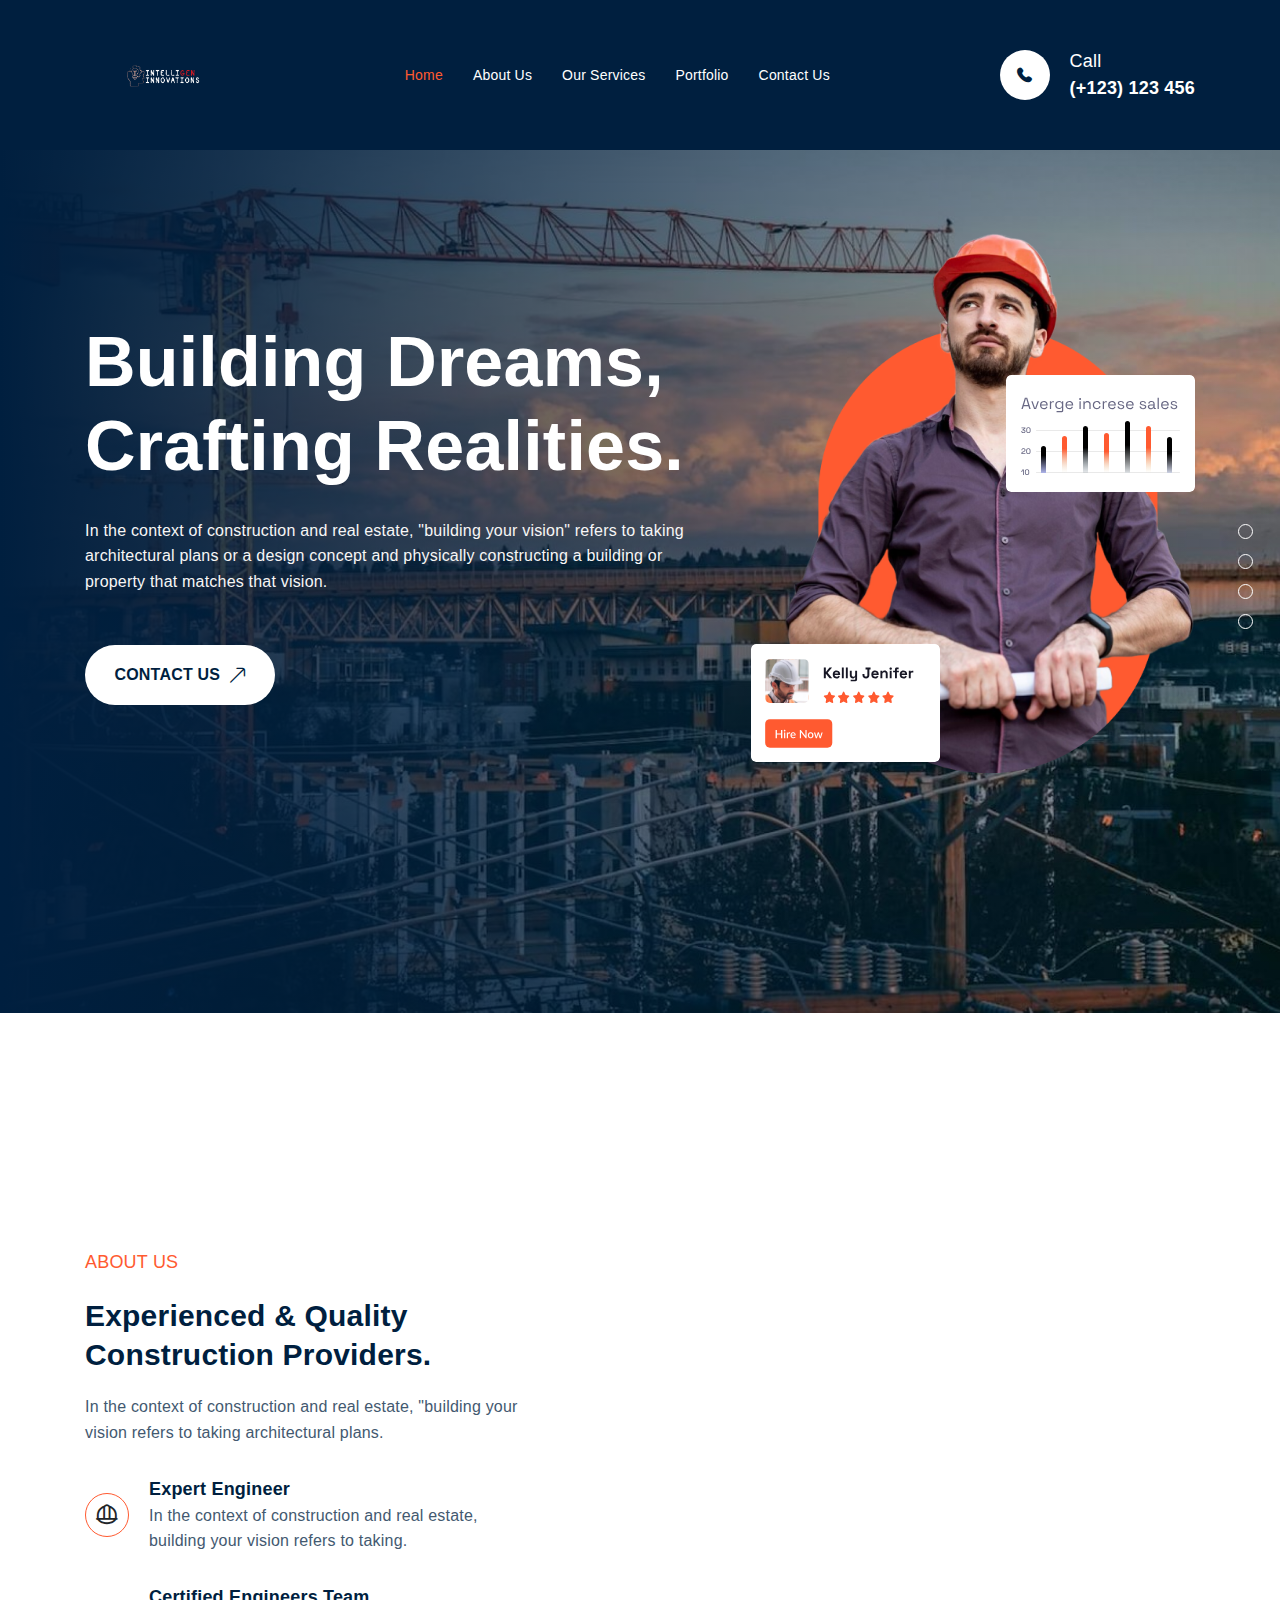
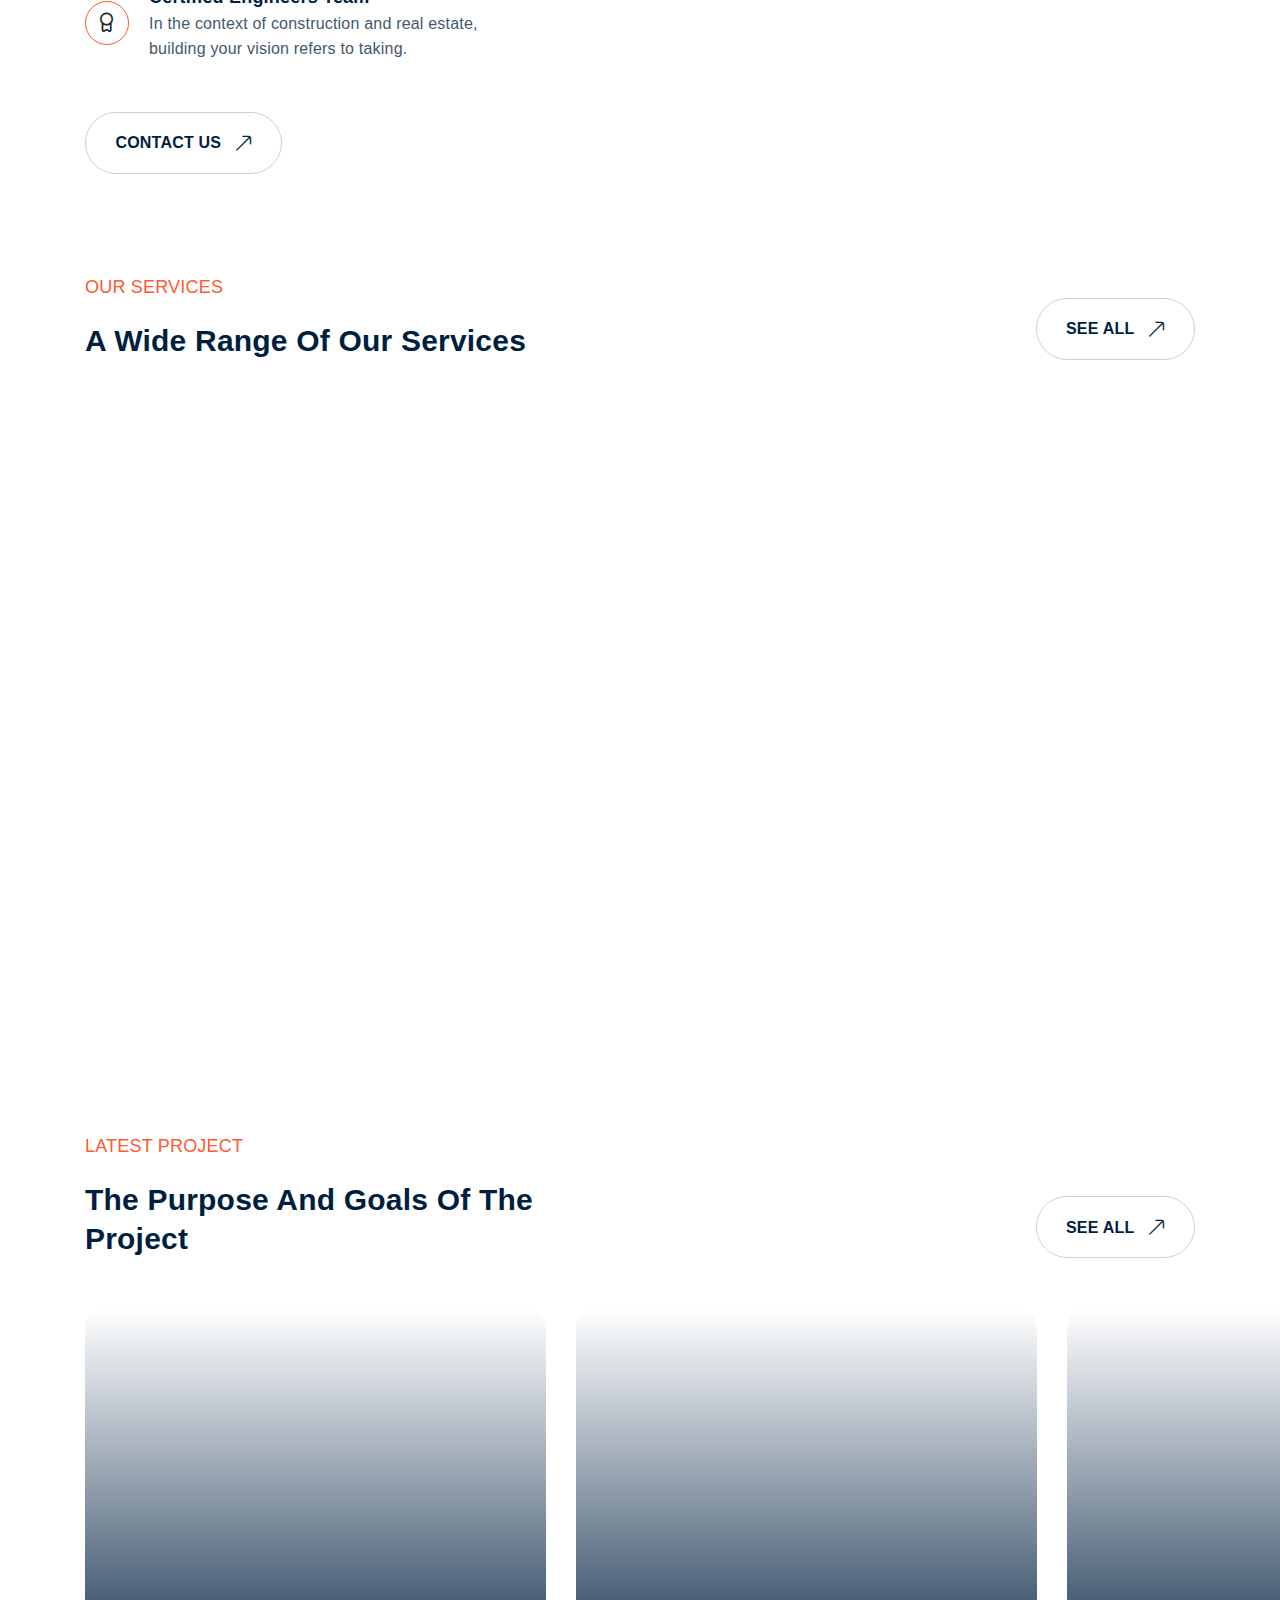
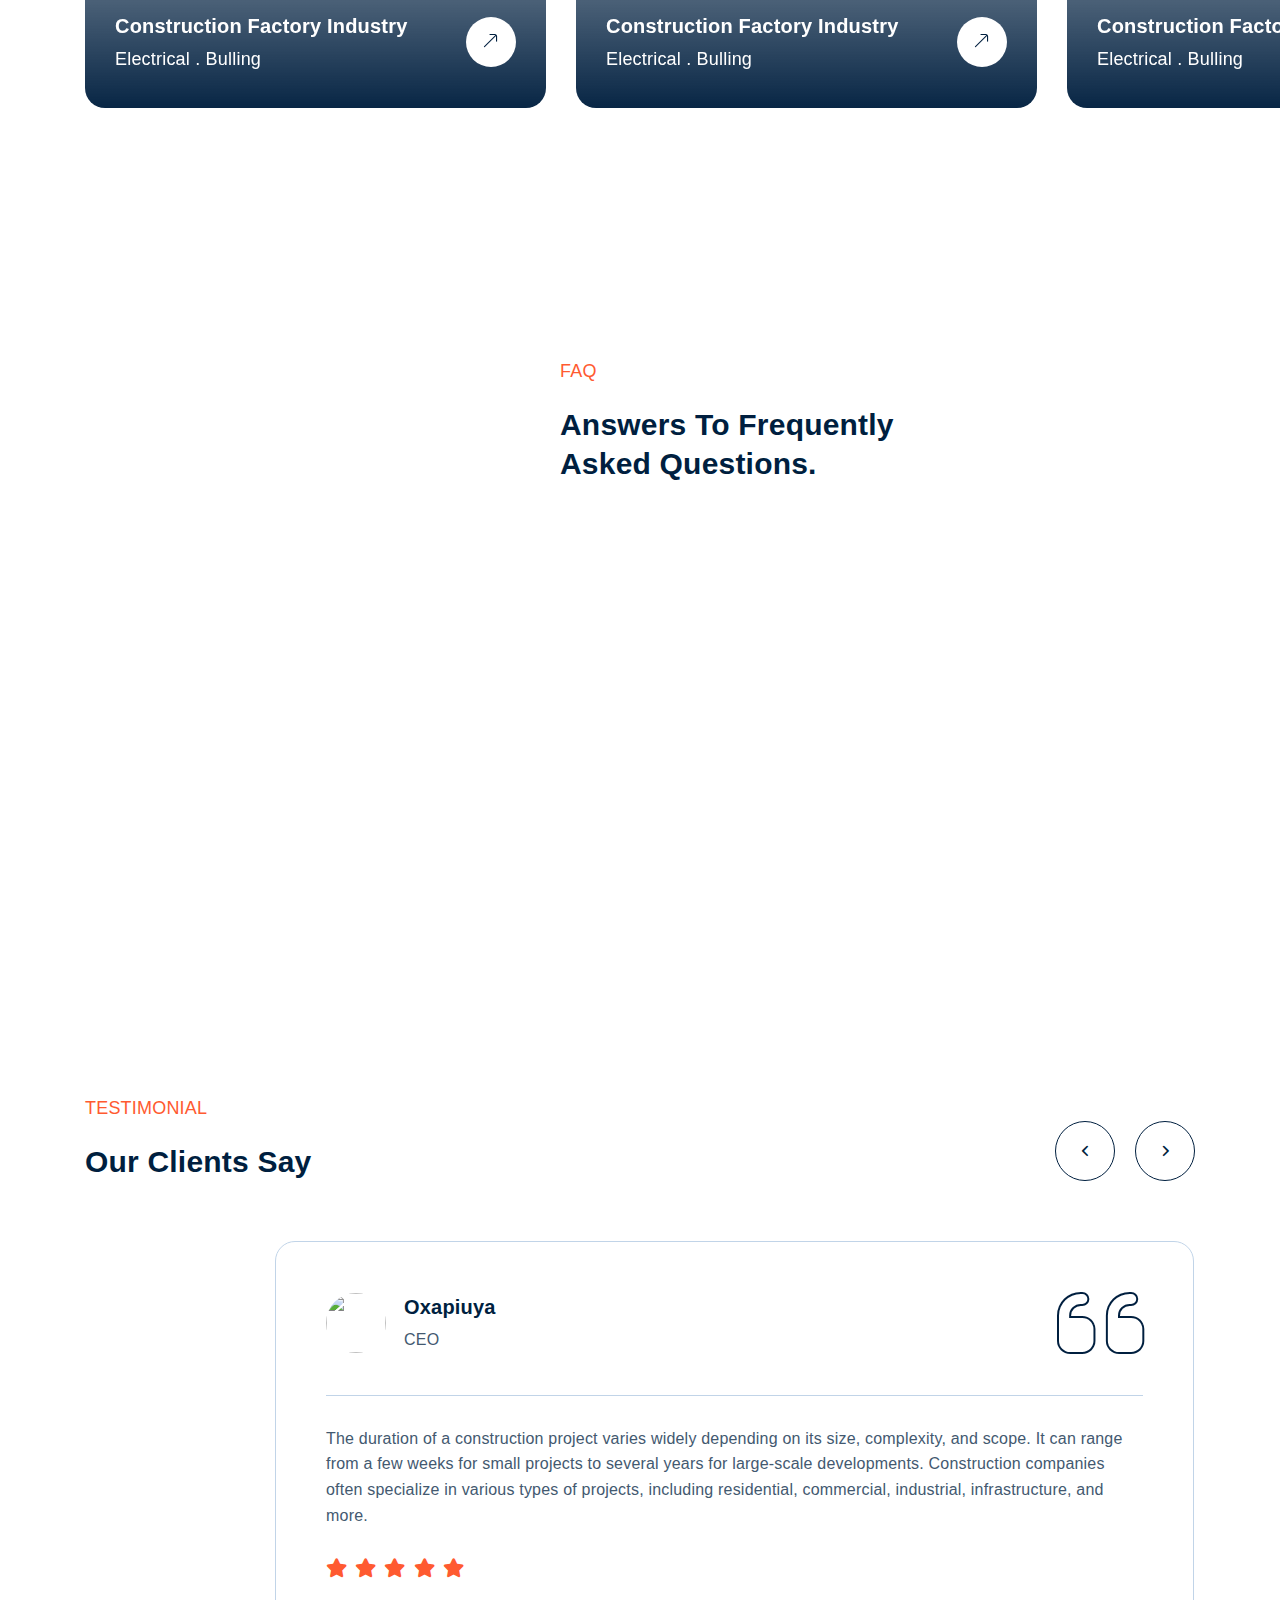
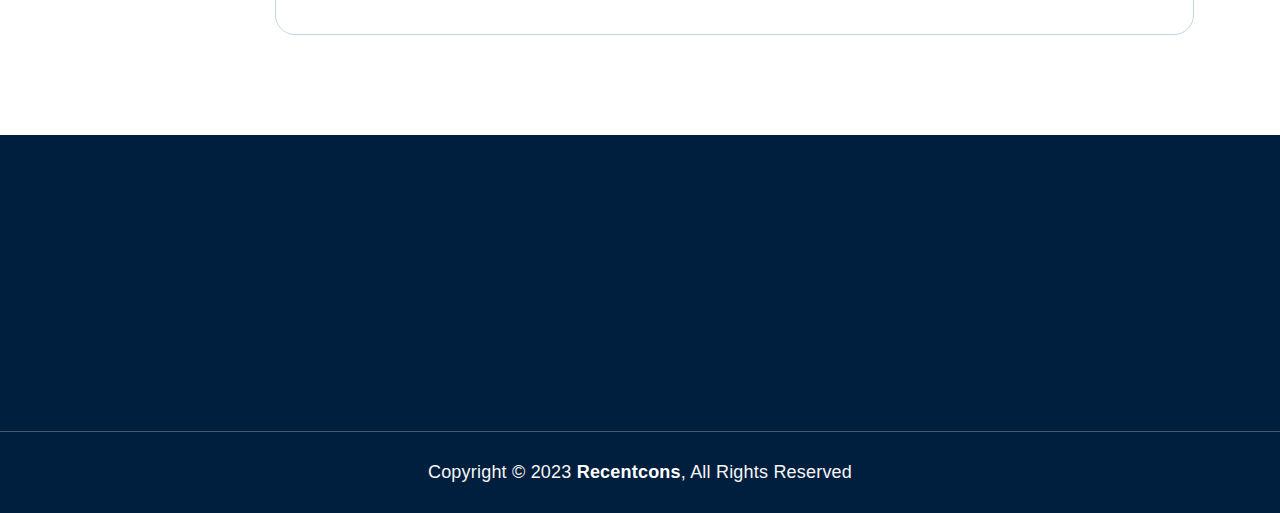
==== commit ca779343: "updated code" ====
--- a/index.html
+++ b/index.html
@@ -46,32 +46,15 @@
                                 </li>
                                 <li><a href="aboutus.html">About Us</a>
                                 </li>
-                                <li class="has-dropdown"><a href="services.html">Our Services</a>
-                                    <ul>
-                                        <li><a href="#">Mobile Application</a>
-                                        </li>
-                                        <li><a href="websitedevelopment.html">Website Development</a>
-                                        </li>
-                                        <li><a href="#">Game Development</a>
-                                        </li>
-                                        <li><a href="#">Custom software's</a>
-                                        </li>
-                                        <li><a href="#">AI integrations</a>
-                                        </li>
-                                        <li><a href="#">Chatbot Development</a>
-                                        </li>
-                                        <li><a href="#">ERP</a>
-                                        </li>
-                                        <li><a href="#"> CRM</a>
-                                        </li>
-                                    </ul>
-                                </li>
-                                <li><a href="#">Portfolio</a>
+                                <li><a href="services.html">Our Services</a>
+                                
+                                </li>
+                                <li><a href="portfolio.html">Portfolio</a>
+                                
                                     
                                 </li>
-                                <li><a href="#">Blog</a>
-                                </li>
-                                <li><a href="#">Contact Us</a>
+                                
+                                <li><a href="contactus.html">Contact Us</a>
                                 </li>
                             </ul>
                         </nav>
@@ -140,7 +123,7 @@
                                         <p class="text-para-2 text-para-xl-1 mt-30">In the context of construction and real estate, "building your vision" refers to taking architectural plans or a design concept and physically constructing a building or property that matches that vision.</p>
                                         <ul
                                         class="all-btns mt-30 mt-md-50">
-                                            <li><a href="#" class="link-anime v3 text-upper round-border-full">Discover Now <i class="my-icon icon-arrow-top-right"></i></a>
+                                            <li><a href="contactus.html" class="link-anime v3 text-upper round-border-full">Contact Us <i class="my-icon icon-arrow-top-right"></i></a>
                                             </li>
                                             </ul>
                                             <div class="line-border-1"></div>
@@ -169,7 +152,7 @@
                                         <p class="text-para-2 text-para-xl-1 mt-30">In the context of construction and real estate, "building your vision" refers to taking architectural plans or a design concept and physically constructing a building or property that matches that vision.</p>
                                         <ul
                                         class="all-btns mt-30 mt-md-50">
-                                            <li><a href="#" class="link-anime v3 text-upper round-border-full">Discover Now <i class="my-icon icon-arrow-top-right"></i></a>
+                                            <li><a href="contactus.html" class="link-anime v3 text-upper round-border-full">Contact Us <i class="my-icon icon-arrow-top-right"></i></a>
                                             </li>
                                             </ul>
                                             <div class="line-border-1"></div>
@@ -198,7 +181,7 @@
                                         <p class="text-para-2 text-para-xl-1 mt-30">In the context of construction and real estate, "building your vision" refers to taking architectural plans or a design concept and physically constructing a building or property that matches that vision.</p>
                                         <ul
                                         class="all-btns mt-30 mt-md-50">
-                                            <li><a href="#" class="link-anime v3 text-upper round-border-full">Discover Now <i class="my-icon icon-arrow-top-right"></i></a>
+                                            <li><a href="contactus.html" class="link-anime v3 text-upper round-border-full">Contact Us <i class="my-icon icon-arrow-top-right"></i></a>
                                             </li>
                                             </ul>
                                             <div class="line-border-1"></div>
@@ -227,7 +210,7 @@
                                         <p class="text-para-2 text-para-xl-1 mt-30">In the context of construction and real estate, "building your vision" refers to taking architectural plans or a design concept and physically constructing a building or property that matches that vision.</p>
                                         <ul
                                         class="all-btns mt-30 mt-md-50">
-                                            <li><a href="#" class="link-anime v3 text-upper round-border-full">Discover Now <i class="my-icon icon-arrow-top-right"></i></a>
+                                            <li><a href="contactus.html" class="link-anime v3 text-upper round-border-full">Contact Us <i class="my-icon icon-arrow-top-right"></i></a>
                                             </li>
                                             </ul>
                                             <div class="line-border-1"></div>
@@ -249,7 +232,7 @@
                         <div class="col-md-6 col-lg-4 wow animate__fadeInUp" data-wow-delay="0.1s" data-wow-offset="20" data-wow-duration="0.8s">
                             <div class="future-card"><i class="my-icon icon-art-quality"></i>
                                 <div class="future-card-body">
-                                    <h6 class="text-6">Quality Materials</h6>
+                                    <h6 class="text-6">Our Mission</h6>
                                     <p class="text-para-2 text-para-xl-1">Build strong relationships with reliable subcontractors and suppliers to ensure a steady flow</p>
                                 </div>
                             </div>
@@ -257,7 +240,7 @@
                         <div class="col-md-6 col-lg-4 wow animate__fadeInUp" data-wow-delay="0.3s" data-wow-offset="20" data-wow-duration="0.8s">
                             <div class="future-card"><i class="my-icon icon-expert-engineer"></i>
                                 <div class="future-card-body">
-                                    <h6 class="text-6">Expert Engineer</h6>
+                                    <h6 class="text-6">Our Vision</h6>
                                     <p class="text-para-2 text-para-xl-1">Build strong relationships with reliable subcontractors and suppliers to ensure a steady flow</p>
                                 </div>
                             </div>
@@ -265,7 +248,7 @@
                         <div class="col-md-6 col-lg-4 wow animate__fadeInUp" data-wow-delay="0.5s" data-wow-offset="20" data-wow-duration="0.8s">
                             <div class="future-card"><i class="my-icon icon-quality-maintenance"></i>
                                 <div class="future-card-body">
-                                    <h6 class="text-6">Quality Maintenance</h6>
+                                    <h6 class="text-6">Core Values</h6>
                                     <p class="text-para-2 text-para-xl-1">Build strong relationships with reliable subcontractors and suppliers to ensure a steady flow</p>
                                 </div>
                             </div>
@@ -280,16 +263,10 @@
                     <div class="row">
                         <div class="col-xl-7 order-xl-1">
                             <div class="about-right">
-                                <div class="about-small-img wow animate__fadeInUp" data-wow-delay="0.2s" data-wow-offset="20" data-wow-duration="0.8s">
-                                    <img src="assets/img/about-us/v2/about-small-img.png" alt="about-img">
-                                
-                                </div>
-                                <div class="experience wow animate__fadeInUp" data-wow-delay="0.4s" data-wow-offset="0" data-wow-duration="0.8s">
-                                    <h3 class="text-3 text-xl-2 text-bold">340+</h3>
-                                    <h6 class="text-6 text-bold text-capital">Project Complete</h6>
-                                </div>
+                              
+                           
                                 <div class="about-big-img wow animate__fadeInUp" data-wow-delay="0.1s" data-wow-offset="0" data-wow-duration="0.8s">
-                                    <img src="assets/img/about-us/v2/about-big-img.jpg" alt="about-img">
+                                    <img src="assets/img/logo/about.png" alt="about-img">
                                 </div>
                             </div>
                         </div>
@@ -315,7 +292,7 @@
                                     </li>
                                 </ul>
                                 <ul class="all-btns">
-                                    <li><a href="#" class="link-anime v5 text-upper round-border-full">Discover Now <i class="my-icon icon-arrow-top-right"></i></a>
+                                    <li><a href="contactus.html" class="link-anime v5 text-upper round-border-full">Contact Us <i class="my-icon icon-arrow-top-right"></i></a>
                                     </li>
                                 </ul>
                             </div>
@@ -335,7 +312,7 @@
                             </div>
                         </div>
                         <ul class="all-btns">
-                            <li><a href="#" class="link-anime v5 round-border-full text-upper">See All <i class="my-icon icon-arrow-top-right"></i></a>
+                            <li><a href="services.html" class="link-anime v5 round-border-full text-upper">See All <i class="my-icon icon-arrow-top-right"></i></a>
                             </li>
                         </ul>
                     </div>
@@ -348,8 +325,8 @@
                                 <div class="services-card-content">
                                     <div class="icon-box"><i class="my-icon icon-quality-maintenance"></i>
                                     </div>
-                                    <h5 class="text-6 text-xl-5 text-bold text-capital">Project Management</h5>
-                                    <p class="text-para-2 text-para-xl-1 text-reguler">Build strong relationships with reliable subcontractors and suppliers to ensure a steady flow</p><a href="#" class="link-anime v5 text-upper round-border-full">Read More <i class="my-icon icon-arrow-top-right"></i></a>
+                                    <h5 class="text-6 text-xl-5 text-bold text-capital">Website Development</h5>
+                                    <p class="text-para-2 text-para-xl-1 text-reguler">Build strong relationships with reliable subcontractors and suppliers to ensure a steady flow</p>
                                 </div>
                             </div>
                         </div>
@@ -361,8 +338,8 @@
                                 <div class="services-card-content">
                                     <div class="icon-box"><i class="my-icon icon-estimating"></i>
                                     </div>
-                                    <h5 class="text-6 text-xl-5 text-bold text-capital">Estimating and Bidding</h5>
-                                    <p class="text-para-2 text-para-xl-1 text-reguler">Build strong relationships with reliable subcontractors and suppliers to ensure a steady flow</p><a href="#" class="link-anime v5 text-upper round-border-full">Read More <i class="my-icon icon-arrow-top-right"></i></a>
+                                    <h5 class="text-6 text-xl-5 text-bold text-capital">App Development</h5>
+                                    <p class="text-para-2 text-para-xl-1 text-reguler">Build strong relationships with reliable subcontractors and suppliers to ensure a steady flow</p>
                                 </div>
                             </div>
                         </div>
@@ -374,8 +351,8 @@
                                 <div class="services-card-content">
                                     <div class="icon-box"><i class="my-icon icon-bach"></i>
                                     </div>
-                                    <h5 class="text-6 text-xl-5 text-bold text-capital">Entrepreneurship</h5>
-                                    <p class="text-para-2 text-para-xl-1 text-reguler">Build strong relationships with reliable subcontractors and suppliers to ensure a steady flow</p><a href="#" class="link-anime v5 text-upper round-border-full">Read More <i class="my-icon icon-arrow-top-right"></i></a>
+                                    <h5 class="text-6 text-xl-5 text-bold text-capital">Game Development</h5>
+                                    <p class="text-para-2 text-para-xl-1 text-reguler">Build strong relationships with reliable subcontractors and suppliers to ensure a steady flow</p>
                                 </div>
                             </div>
                         </div>
@@ -387,8 +364,8 @@
                                 <div class="services-card-content">
                                     <div class="icon-box"><i class="my-icon icon-quality-maintenance"></i>
                                     </div>
-                                    <h5 class="text-6 text-xl-5 text-bold text-capital">Customization</h5>
-                                    <p class="text-para-2 text-para-xl-1 text-reguler">Build strong relationships with reliable subcontractors and suppliers to ensure a steady flow</p><a href="#" class="link-anime v5 text-upper round-border-full">Read More <i class="my-icon icon-arrow-top-right"></i></a>
+                                    <h5 class="text-6 text-xl-5 text-bold text-capital">Custom Software</h5>
+                                    <p class="text-para-2 text-para-xl-1 text-reguler">Build strong relationships with reliable subcontractors and suppliers to ensure a steady flow</p>
                                 </div>
                             </div>
                         </div>
@@ -400,8 +377,8 @@
                                 <div class="services-card-content">
                                     <div class="icon-box"><i class="my-icon icon-estimating"></i>
                                     </div>
-                                    <h5 class="text-6 text-xl-5 text-bold text-capital">Collaborative Partnership</h5>
-                                    <p class="text-para-2 text-para-xl-1 text-reguler">Build strong relationships with reliable subcontractors and suppliers to ensure a steady flow</p><a href="#" class="link-anime v5 text-upper round-border-full">Read More <i class="my-icon icon-arrow-top-right"></i></a>
+                                    <h5 class="text-6 text-xl-5 text-bold text-capital">AI Integration</h5>
+                                    <p class="text-para-2 text-para-xl-1 text-reguler">Build strong relationships with reliable subcontractors and suppliers to ensure a steady flow</p>
                                 </div>
                             </div>
                         </div>
@@ -413,8 +390,8 @@
                                 <div class="services-card-content">
                                     <div class="icon-box"><i class="my-icon icon-bach"></i>
                                     </div>
-                                    <h5 class="text-6 text-xl-5 text-bold text-capital">Sustainability</h5>
-                                    <p class="text-para-2 text-para-xl-1 text-reguler">Build strong relationships with reliable subcontractors and suppliers to ensure a steady flow</p><a href="#" class="link-anime v5 text-upper round-border-full">Read More <i class="my-icon icon-arrow-top-right"></i></a>
+                                    <h5 class="text-6 text-xl-5 text-bold text-capital">Chatbot Development</h5>
+                                    <p class="text-para-2 text-para-xl-1 text-reguler">Build strong relationships with reliable subcontractors and suppliers to ensure a steady flow</p>
                                 </div>
                             </div>
                         </div>
@@ -433,7 +410,7 @@
                             </div>
                         </div>
                         <ul class="all-btns">
-                            <li><a href="#" class="link-anime v5 round-border-full text-upper">See All <i class="my-icon icon-arrow-top-right"></i></a>
+                            <li><a href="portfolio.html" class="link-anime v5 round-border-full text-upper">See All <i class="my-icon icon-arrow-top-right"></i></a>
                             </li>
                         </ul>
                     </div>
@@ -701,92 +678,7 @@
                 </div>
             </section>
             <!-- Testimonial End -->
-            <!-- Our Services Start -->
-            <section class="our-blog v2 pb-50 pb-md-70 pb-xl-100">
-                <div class="container">
-                    <div class="title-left-right align-xl-end">
-                        <div class="w-lg-50-0">
-                            <div class="section-title v1">
-                                <h6 class="text-para-1 text-xl-6 text-medium text-upper">Our Blog</h6>
-                                <h2 class="text-5 text-xl-3 text-bold">Our Latest News</h2>
-                            </div>
-                        </div>
-                        <ul class="all-btns">
-                            <li><a href="#" class="link-anime v5 round-border-full text-upper">See All <i class="my-icon icon-arrow-top-right"></i></a>
-                            </li>
-                        </ul>
-                    </div>
-                    <div class="row justify-content-center mt-50">
-                        <div class="col-md-6 col-xl-4">
-                            <div class="our-blog-card wow animate__fadeInUp" data-wow-delay="0.1s" data-wow-offset="20" data-wow-duration="0.8s">
-                                <div class="blog-card-img">
-                                    <a href="#" class="blog-icon-link">
-                                        <img src="assets/img/our-blog/v2/card-img-1.jpg" alt="blog-card">
-                                    </a>
-                                </div>
-                                <div class="blog-card-content">
-                                    <ul class="info-list">
-                                        <li class="post-user"><i class="my-icon icon-user"></i>
-                                            <p class="text-para-2 text-para-xl-1"><a href="#">Jonson Carry</a>
-                                            </p>
-                                        </li>
-                                        <li class="post-comment"><i class="my-icon icon-comment"></i>
-                                            <p class="text-para-2 text-para-xl-1">02 Commet</p>
-                                        </li>
-                                    </ul>
-                                    <h5 class="text-5 text-bold"><a href="#">Integrating energy-efficient designs not only lowers.</a></h5>
-                                    <p class="text-para-2 text-para-xl-1 text-reguler">Emphasize the skill, experience, and qualifications of your architects, builders, and contractors</p><a href="#" class="link-anime v11 round-border-full text-upper">Read More <i class="my-icon icon-arrow-top-right"></i></a>
-                                </div>
-                            </div>
-                        </div>
-                        <div class="col-md-6 col-xl-4">
-                            <div class="our-blog-card wow animate__fadeInUp" data-wow-delay="0.3s" data-wow-offset="20" data-wow-duration="0.8s">
-                                <div class="blog-card-img">
-                                    <a href="#" class="blog-icon-link">
-                                        <img src="assets/img/our-blog/v2/card-img-2.jpg" alt="blog-card">
-                                    </a>
-                                </div>
-                                <div class="blog-card-content">
-                                    <ul class="info-list">
-                                        <li class="post-user"><i class="my-icon icon-user"></i>
-                                            <p class="text-para-2 text-para-xl-1"><a href="#">Jonson Carry</a>
-                                            </p>
-                                        </li>
-                                        <li class="post-comment"><i class="my-icon icon-comment"></i>
-                                            <p class="text-para-2 text-para-xl-1">02 Commet</p>
-                                        </li>
-                                    </ul>
-                                    <h5 class="text-5 text-bold"><a href="#">Construction projects often generate a significant.</a></h5>
-                                    <p class="text-para-2 text-para-xl-1 text-reguler">Emphasize the skill, experience, and qualifications of your architects, builders, and contractors</p><a href="#" class="link-anime v11 round-border-full text-upper">Read More <i class="my-icon icon-arrow-top-right"></i></a>
-                                </div>
-                            </div>
-                        </div>
-                        <div class="col-md-6 col-xl-4">
-                            <div class="our-blog-card wow animate__fadeInUp" data-wow-delay="0.5s" data-wow-offset="20" data-wow-duration="0.8s">
-                                <div class="blog-card-img">
-                                    <a href="#" class="blog-icon-link">
-                                        <img src="assets/img/our-blog/v2/card-img-3.jpg" alt="blog-card">
-                                    </a>
-                                </div>
-                                <div class="blog-card-content">
-                                    <ul class="info-list">
-                                        <li class="post-user"><i class="my-icon icon-user"></i>
-                                            <p class="text-para-2 text-para-xl-1"><a href="#">Jonson Carry</a>
-                                            </p>
-                                        </li>
-                                        <li class="post-comment"><i class="my-icon icon-comment"></i>
-                                            <p class="text-para-2 text-para-xl-1">02 Commet</p>
-                                        </li>
-                                    </ul>
-                                    <h5 class="text-5 text-bold"><a href="#">The choice of building materials plays a pivotal role.</a></h5>
-                                    <p class="text-para-2 text-para-xl-1 text-reguler">Emphasize the skill, experience, and qualifications of your architects, builders, and contractors</p><a href="#" class="link-anime v11 round-border-full text-upper">Read More <i class="my-icon icon-arrow-top-right"></i></a>
-                                </div>
-                            </div>
-                        </div>
-                    </div>
-                </div>
-            </section>
-            <!-- Our Services End -->
+
         </main>
         <footer>
 
@@ -853,7 +745,7 @@
                                         </p>
                                     </li>
                                     <li><i class="my-icon icon-location-dot-solid"></i>
-                                        <p class="text-para-2 text-para-xl-1">Commercial Road Fatten Australia 30</p>
+                                        <p class="text-para-2 text-para-xl-1">Commercial Road </p>
                                     </li>
                                     <li><i class="my-icon icon-envelope-solid"></i>
                                         <p class="text-para-2 text-para-xl-1"><a href="#">info@example.com</a>
--- a/assets/css/style.css
+++ b/assets/css/style.css
@@ -243,7 +243,7 @@
 h3,
 h5,
 h6 {
-  color: #001f3f87;
+  color: var(--color-black);
   text-transform: capitalize;
 }
 
@@ -252,7 +252,7 @@
 }
 
 .color-orange {
-  color: #000000;
+  color: var(--color-orange);
 }
 
 
@@ -322,13 +322,13 @@
 a,
 button {
   cursor: pointer;
-  color: #001f3f87;
+  color: var(--color-black);
   -webkit-transition: all 0.4s ease;
   transition: all 0.4s ease;
 }
 a:hover,
 button:hover {
-  color: #000000;
+  color: var(--color-orange);
 }
 
 a,
@@ -471,7 +471,7 @@
   height: 3px;
   top: 12px;
   border-radius: 30px;
-  background: #000000;
+  background: var(--color-orange);
 }
 .section-title.v1 .text-xl-6 ~ .text-xl-3, .section-title.v1 .text-xl-3 ~ .text-para-xl-1, .section-title.v2 .text-xl-3 ~ .text-para-xl-1, .section-title.v2 .text-xl-6 ~ .text-xl-3,
 .section-title-white.v1 .text-xl-6 ~ .text-xl-3,
@@ -482,7 +482,7 @@
 }
 
 .section-title.v1 .text-xl-6, .section-title.v2 .text-xl-6 {
-  color: #000000;
+  color: var(--color-orange);
 }
 
 .section-title-white.v1 .text-xl-6, .section-title-white.v1 .text-xl-3, .section-title-white.v2 .text-xl-6, .section-title-white.v2 .text-xl-3 {
@@ -552,35 +552,35 @@
 .btn-anime.v1,
 .btn-anime.v7 {
   color: var(--color-white);
-  background: #000000;
+  background: var(--color-orange);
 }
 .link-anime.v1:hover, .link-anime.v7:hover,
 .btn-anime.v1:hover,
 .btn-anime.v7:hover {
-  background: #001f3f87;
+  background: var(--color-black);
 }
 .link-anime.v2, .link-anime.v8,
 .btn-anime.v2,
 .btn-anime.v8 {
   color: var(--color-white);
-  background: #001f3f87;
+  background: var(--color-black);
 }
 .link-anime.v2:hover, .link-anime.v8:hover,
 .btn-anime.v2:hover,
 .btn-anime.v8:hover {
-  background: #000000;
+  background: var(--color-orange);
 }
 .link-anime.v3, .link-anime.v5,
 .btn-anime.v3,
 .btn-anime.v5 {
-  color: #001f3f87;
+  color: var(--color-black);
   background: var(--color-white);
 }
 .link-anime.v3:hover, .link-anime.v5:hover,
 .btn-anime.v3:hover,
 .btn-anime.v5:hover {
   color: var(--color-white);
-  background: #000000;
+  background: var(--color-orange);
 }
 .link-anime.v5,
 .btn-anime.v5 {
@@ -589,17 +589,17 @@
 }
 .link-anime.v5:hover,
 .btn-anime.v5:hover {
-  border: 1px solid #000000;
+  border: 1px solid var(--color-orange);
 }
 .link-anime.v7::before, .link-anime.v7::after,
 .btn-anime.v7::before,
 .btn-anime.v7::after {
-  border: 2px solid #000000;
+  border: 2px solid var(--color-orange);
 }
 .link-anime.v8::before, .link-anime.v8::after,
 .btn-anime.v8::before,
 .btn-anime.v8::after {
-  border: 2px solid #001f3f87;
+  border: 2px solid var(--color-black);
 }
 .link-anime.v7, .link-anime.v8,
 .btn-anime.v7,
@@ -659,15 +659,15 @@
 }
 .link-anime.v11,
 .btn-anime.v11 {
-  color: #001f3f87;
+  color: var(--color-black);
   border: 1px solid var(--color-border);
   background: var(--color-tr);
 }
 .link-anime.v11:hover,
 .btn-anime.v11:hover {
   color: var(--color-white);
-  border: 1px solid #001f3f87;
-  background: #001f3f87;
+  border: 1px solid var(--color-black);
+  background: var(--color-black);
 }
 
 .link-anime:not(.v9, .v10) {
@@ -715,13 +715,13 @@
   gap: 20px;
 }
 .point-list.v1 li .text-para-1::before {
-  background: #000000;
+  background: var(--color-orange);
 }
 .point-list.v2 li ~ li {
   margin-top: 10px;
 }
 .point-list.v2 li .text-para-1::before {
-  border: 2px solid #000000;
+  border: 2px solid var(--color-orange);
 }
 
 html:not([dir=rtl]) .point-list.v1 li .text-para-1, html:not([dir=rtl]) .point-list.v2 li .text-para-1 {
@@ -814,7 +814,7 @@
 }
 
 .play-btn.v1 {
-  color: #001f3f87;
+  color: var(--color-black);
   -webkit-box-shadow: 0 0 45px 0px rgba(0, 0, 0, 0.09);
   box-shadow: 0 0 45px 0px rgba(0, 0, 0, 0.09);
 }
@@ -830,25 +830,25 @@
   background: var(--color-white);
 }
 .play-btn.v1:hover {
-  color: #000000;
+  color: var(--color-orange);
 }
 .play-btn.v2 {
   color: var(--color-white);
 }
 .play-btn.v2::before {
-  border: 1px solid #001f3f87;
+  border: 1px solid var(--color-black);
 }
 .play-btn.v2::after {
-  background: #001f3f87;
+  background: var(--color-black);
 }
 .play-btn.v2.bouns-anime::before {
-  background: #001f3f87;
+  background: var(--color-black);
 }
 .play-btn.v2:hover::after {
-  background: #000000;
+  background: var(--color-orange);
 }
 .play-btn.v2:hover::before {
-  border: 1px solid #000000;
+  border: 1px solid var(--color-orange);
 }
 
 .bouns-anime {
@@ -911,7 +911,7 @@
   stroke-linecap: round;
 }
 .percent svg circle:last-of-type {
-  stroke: #000000;
+  stroke: var(--color-orange);
 }
 .percent ~ h6 {
   margin-top: 15px;
@@ -944,7 +944,7 @@
 }
 .star-mark i {
   font-size: 19px;
-  color: #000000;
+  color: var(--color-orange);
 }
  .star-mark.star-5 li:nth-child(1) i::before, .star-mark.star-5 li:nth-child(2) i::before, .star-mark.star-5 li:nth-child(3) i::before, .star-mark.star-5 li:nth-child(4) i::before, .star-mark.star-5 li:nth-child(5) i::before {
   content: "\e93a";
@@ -1035,10 +1035,10 @@
 }
 .my-select .list li:hover {
   padding: 15px 20px 15px 30px;
-  color: #000000;
+  color: var(--color-orange);
 }
 .my-select .list li ~ li {
-  border-top: 1px dashed #000000;
+  border-top: 1px dashed var(--color-orange);
 }
 
 .sidebar__wrapper {
@@ -1107,9 +1107,9 @@
 .sidebar__widget .company-profile-widget li.active a,
 .sidebar__widget .company-profile-widget li a:hover {
   color: var(--color-white);
-  border-top: 1px solid #000000;
-  border-bottom: 1px solid #000000;
-  background: #000000;
+  border-top: 1px solid var(--color-orange);
+  border-bottom: 1px solid var(--color-orange);
+  background: var(--color-orange);
 }
 .sidebar__widget .categories-widget a {
   padding: 20px 12px;
@@ -1161,13 +1161,13 @@
   color: var(--color-white);
   -webkit-transform: translate(-50%, 0%);
   transform: translate(-50%, 0%);
-  background: #001f3f87;
+  background: var(--color-black);
   -webkit-transition: all 0.4s ease;
   transition: all 0.4s ease;
   z-index: 1;
 }
 .sidebar__widget .recent-post-widget li .post-img a i:hover {
-  background: #000000;
+  background: var(--color-orange);
 }
 .sidebar__widget .recent-post-widget li .post-img img {
   width: 100%;
@@ -1178,7 +1178,7 @@
   width: calc(100% - 86px);
 }
 .sidebar__widget .recent-post-widget li .post-text .text-para-1 {
-  color: #001f3f87;
+  color: var(--color-black);
 }
 .sidebar__widget .recent-post-widget li .post-text .text-para-1 ~ .text-para-1 {
   margin-top: 5px;
@@ -1255,7 +1255,7 @@
   font-weight: 700;
 }
 .sidebar__widget .need-consulting-widget.v1 .main-content .icon-text a:hover, .sidebar__widget .need-consulting-widget.v2 .main-content .icon-text a:hover {
-  color: #000000;
+  color: var(--color-orange);
 }
 .sidebar__widget .need-consulting-widget.v1::before, .sidebar__widget .need-consulting-widget.v2::before {
   position: absolute;
@@ -1268,7 +1268,7 @@
 }
 .sidebar__widget .need-consulting-widget.v1::before {
   opacity: 0.85;
-  background: #001f3f87;
+  background: var(--color-black);
 }
 
 html:not([dir=rtl]) .sidebar__widget .search-widget form input {
@@ -1284,8 +1284,8 @@
   left: 20px;
 }
 html:not([dir=rtl]) .need-consulting-widget.v2::before {
-  background: -webkit-gradient(linear, left top, right top, from(#001f3f87), to(rgba(0, 31, 63, 0)));
-  background: linear-gradient(90deg, #001f3f87 0%, rgba(0, 31, 63, 0) 100%);
+  background: -webkit-gradient(linear, left top, right top, from(var(--color-black)), to(rgba(0, 31, 63, 0)));
+  background: linear-gradient(90deg, var(--color-black) 0%, rgba(0, 31, 63, 0) 100%);
 }
 
 html[dir=rtl] .sidebar__widget .search-widget form input {
@@ -1301,8 +1301,8 @@
   right: 20px;
 }
 html[dir=rtl] .need-consulting-widget.v2::before {
-  background: -webkit-gradient(linear, right top, left top, from(#001f3f87), to(rgba(0, 31, 63, 0)));
-  background: linear-gradient(-90deg, #001f3f87 0%, rgba(0, 31, 63, 0) 100%);
+  background: -webkit-gradient(linear, right top, left top, from(var(--color-black)), to(rgba(0, 31, 63, 0)));
+  background: linear-gradient(-90deg, var(--color-black) 0%, rgba(0, 31, 63, 0) 100%);
 }
 
 .tags-links.v1, .tags-links.v2 {
@@ -1316,7 +1316,7 @@
 .tags-links.v1 a, .tags-links.v2 a {
   display: inline-block;
   padding: 12.5px 20px;
-  color: #001f3f87;
+  color: var(--color-black);
   font-weight: 700;
   font-size: 15px;
   border-radius: 5px;
@@ -1329,7 +1329,7 @@
 }
 .tags-links.v1 a:hover, .tags-links.v2 a:hover {
   color: var(--color-white);
-  background: #000000;
+  background: var(--color-orange);
 }
 
 .breadcum.v1 {
@@ -1345,7 +1345,7 @@
   top: 0;
   left: 0;
   opacity: 0.8;
-  background: #001f3f87;
+  background: var(--color-black);
   z-index: -1;
 }
 .breadcum.v1 .text-xl-3 {
@@ -1401,7 +1401,7 @@
   color: var(--color-white);
 }
 .breadcum.v1 a:hover {
-  color: #000000;
+  color: var(--color-orange);
 }
 
 html:not([dir=rtl]) .breadcum.v1 ul::before {
@@ -1432,11 +1432,11 @@
   line-height: 40px;
   border-radius: 5px;
   color: var(--color-white);
-  background: #001f3f87;
+  background: var(--color-black);
 }
 .pagination-link li.active a,
 .pagination-link a:hover {
-  background: #000000;
+  background: var(--color-orange);
 }
 
 .social-link.v1, .social-link.v2 {
@@ -1480,13 +1480,13 @@
 }
 .social-link.v1 a:hover::before {
   opacity: 1;
-  background: #000000;
+  background: var(--color-orange);
 }
 .social-link.v2 a {
-  background: #001f3f87;
+  background: var(--color-black);
 }
 .social-link.v2 a:hover {
-  background: #000000;
+  background: var(--color-orange);
 }
 
 .scroll-bottom-Top {
@@ -1501,7 +1501,7 @@
   font-size: 15px;
   visibility: hidden;
   border-radius: 100px;
-  color: #000000;
+  color: var(--color-orange);
   background: var(--color-white);
   -webkit-box-shadow: 0px 4.8px 24.4px -6px rgba(19, 16, 34, 0.1), 0px 4px 13px -2px rgba(19, 16, 34, 0.06);
           box-shadow: 0px 4.8px 24.4px -6px rgba(19, 16, 34, 0.1), 0px 4px 13px -2px rgba(19, 16, 34, 0.06);
@@ -1513,7 +1513,7 @@
 }
 .scroll-bottom-Top:hover {
   color: var(--color-white);
-  background: #000000;
+  background: var(--color-orange);
 }
 
 html:not([dir=rtl]) .scroll-bottom-Top {
@@ -1589,7 +1589,7 @@
   line-height: 20px;
   border-radius: 50px;
   color: var(--color-white);
-  background: #000000;
+  background: var(--color-orange);
 }
 .menu-bar.v1 .menu-right.active .header-search, .menu-bar.v2 .menu-right.active .header-search, .menu-bar.v3 .menu-right.active .header-search {
   opacity: 1;
@@ -1682,7 +1682,7 @@
   background: var(--color-tr);
 }
 .menu-bar.v1 .header-search button:hover, .menu-bar.v2 .header-search button:hover, .menu-bar.v3 .header-search button:hover {
-  color: #000000;
+  color: var(--color-orange);
 }
 .menu-bar.v1 .search-overlay, .menu-bar.v2 .search-overlay, .menu-bar.v3 .search-overlay {
   position: fixed;
@@ -1696,7 +1696,7 @@
   -webkit-transition: all 0.4s ease;
   transition: all 0.4s ease;
   z-index: 3;
-  background: #001f3f87;
+  background: var(--color-black);
 }
 .menu-bar.v1 .search-close, .menu-bar.v2 .search-close, .menu-bar.v3 .search-close {
   position: fixed;
@@ -1712,7 +1712,7 @@
   transition: all 0.4s ease;
 }
 .menu-bar.v1 .search-close:hover, .menu-bar.v2 .search-close:hover, .menu-bar.v3 .search-close:hover {
-  color: #000000;
+  color: var(--color-orange);
 }
 .menu-bar.v1 .mobile-menu-btn, .menu-bar.v2 .mobile-menu-btn, .menu-bar.v3 .mobile-menu-btn {
   position: relative;
@@ -1884,7 +1884,7 @@
   left: 0;
   opacity: 0;
   visibility: hidden;
-  background: #001f3f87;
+  background: var(--color-black);
   -webkit-transition: all 0.4s ease;
   transition: all 0.4s ease;
   z-index: 2;
@@ -1907,7 +1907,7 @@
 }
 .menu-bar.v1 .main-menu li a, .menu-bar.v3 .main-menu li a {
   text-transform: uppercase;
-  color: #001f3f87;
+  color: var(--color-black);
 }
 .menu-bar.v1 .main-menu li ul, .menu-bar.v3 .main-menu li ul {
   -webkit-box-shadow: 0 0 30px rgba(0, 0, 0, 0.09);
@@ -1919,10 +1919,10 @@
 }
 .menu-bar.v1 .menu-info i, .menu-bar.v3 .menu-info i {
   color: var(--color-white);
-  background: #001f3f87;
+  background: var(--color-black);
 }
 .menu-bar.v1 .mobile-menu-btn span, .menu-bar.v3 .mobile-menu-btn span {
-  background: #000000;
+  background: var(--color-orange);
 }
 .menu-bar.v1 .mobile-menu-bar, .menu-bar.v3 .mobile-menu-bar {
   background: var(--color-white);
@@ -1934,28 +1934,28 @@
   color: var(--color-white);
 }
 .menu-bar.v1 .mobile-menu-bar .social-link a::before, .menu-bar.v3 .mobile-menu-bar .social-link a::before {
-  background: #001f3f87;
+  background: var(--color-black);
 }
 .menu-bar.v1 .mobile-menu-bar .social-link a:hover::before, .menu-bar.v3 .mobile-menu-bar .social-link a:hover::before {
-  background: #000000;
+  background: var(--color-orange);
 }
 .menu-bar.v1 .mobile-main-manu li, .menu-bar.v3 .mobile-main-manu li {
   border-top: 1px solid var(--color-border);
 }
 .menu-bar.v1 .mobile-main-manu li a, .menu-bar.v3 .mobile-main-manu li a {
-  color: #001f3f87;
+  color: var(--color-black);
 }
 .menu-bar.v1 .mobile-main-manu li:hover > a, .menu-bar.v1 .mobile-main-manu li.active > a, .menu-bar.v3 .mobile-main-manu li:hover > a, .menu-bar.v3 .mobile-main-manu li.active > a {
-  color: #000000;
+  color: var(--color-orange);
 }
 .menu-bar.v2 {
-  background: #001f3f87;
+  background: var(--color-black);
 }
 .menu-bar.v2 .search-option-open {
   color: var(--color-white);
 }
 .menu-bar.v2 .search-option-open:hover {
-  color: #000000;
+  color: var(--color-orange);
 }
 .menu-bar.v2 .main-menu li a {
   text-transform: capitalize;
@@ -1964,7 +1964,7 @@
 .menu-bar.v2 .main-menu li ul {
   -webkit-box-shadow: 0 0 30px rgba(0, 0, 0, 0.09);
   box-shadow: 0 0 30px rgba(0, 0, 0, 0.09);
-  background: #001f3f87;
+  background: var(--color-black);
 }
 .menu-bar.v2 .main-menu li ul li ~ li {
   border-top: 1px solid #344a60;
@@ -1975,17 +1975,17 @@
   color: var(--color-white);
 }
 .menu-bar.v2 .menu-info .text-6 a:hover {
-  color: #000000;
+  color: var(--color-orange);
 }
 .menu-bar.v2 .menu-info i {
-  color: #001f3f87;
+  color: var(--color-black);
   background: var(--color-white);
 }
 .menu-bar.v2 .mobile-menu-btn span {
   background: var(--color-white);
 }
 .menu-bar.v2 .mobile-menu-bar {
-  background: #001f3f87;
+  background: var(--color-black);
 }
 .menu-bar.v2 .mobile-menu-bar .mobile-menu-header {
   border-bottom: 1px solid var(--color-border2);
@@ -1994,7 +1994,7 @@
   color: var(--color-white);
 }
 .menu-bar.v2 .mobile-menu-bar .mobile-menu-header .close-mobile-btn:hover {
-  color: #000000;
+  color: var(--color-orange);
 }
 .menu-bar.v2 .mobile-menu-bar .social-link {
   border-top: 1px solid var(--color-border2);
@@ -2008,7 +2008,7 @@
 }
 .menu-bar.v2 .mobile-menu-bar .social-link a:hover::before {
   opacity: 1;
-  background: #000000;
+  background: var(--color-orange);
 }
 .menu-bar.v2 .mobile-main-manu li {
   border-top: 1px solid var(--color-border2);
@@ -2017,7 +2017,7 @@
   color: var(--color-white);
 }
 .menu-bar.v2 .mobile-main-manu li:hover > a, .menu-bar.v2 .mobile-main-manu li.active > a {
-  color: #000000;
+  color: var(--color-orange);
 }
 .menu-bar.v3 {
   border-bottom: 1px solid var(--color-border);
@@ -2152,7 +2152,7 @@
   left: 0;
   bottom: 5px;
   z-index: -1;
-  background: #000000;
+  background: var(--color-orange);
 }
 .banner.v1 .bg-cover-center, .banner.v2 .bg-cover-center {
   position: relative;
@@ -2228,7 +2228,7 @@
 .banner.v3 .slider .prev-btn:hover,
 .banner.v3 .slider .next-btn:hover {
   color: var(--color-white);
-  background: #000000;
+  background: var(--color-orange);
 }
 .banner.v3 .slider .prev-btn {
   left: 50px;
@@ -2291,7 +2291,7 @@
   overflow: hidden;
 }
 .about-us.v1 .about-left .experience {
-  background: #000000;
+  background: var(--color-orange);
 }
 .about-us.v1 .section-title ~ .certifi-list {
   margin-top: 35px;
@@ -2335,7 +2335,7 @@
   height: 44px;
   font-size: 20px;
   line-height: 40px;
-  border: 1px solid #000000;
+  border: 1px solid var(--color-orange);
   border-radius: 50px;
 }
 .about-us.v2 .certifi-list .about-info-text {
@@ -2368,7 +2368,7 @@
   top: 50%;
 }
 .about-us.v2 .about-right .experience {
-  background: #001f3f87;
+  background: var(--color-black);
 }
 .about-us.v3 .about-card {
   position: relative;
@@ -2409,7 +2409,7 @@
   color: var(--color-white);
 }
 .about-us.v3 .about-content a:hover {
-  color: #000000;
+  color: var(--color-orange);
 }
 .about-us.v3 .row > div:nth-child(1) .about-card {
   margin-top: 0;
@@ -2512,7 +2512,7 @@
   line-height: 50px;
   border-radius: 5px;
   color: var(--color-white);
-  background: #000000;
+  background: var(--color-orange);
 }
 .our-services.v1 .service-card .services-card-content .text-xl-5 ~ .text-para-xl-1 {
   padding-top: 20px;
@@ -2538,11 +2538,11 @@
 }
 .our-services.v1 .service-card:hover .services-card-content .round-link {
   color: var(--color-white);
-  border-color: #000000;
-  background: #000000;
+  border-color: var(--color-orange);
+  background: var(--color-orange);
 }
 .our-services.v1 .service-card:hover .services-card-content .round-link:hover {
-  color: #000000;
+  color: var(--color-orange);
   border-color: var(--color-white);
   background: var(--color-white);
 }
@@ -2566,11 +2566,11 @@
 }
 .our-services.v2 .service-card:hover .services-card-content .link-anime {
   color: var(--color-white);
-  border: 1px solid #000000;
-  background: #000000;
+  border: 1px solid var(--color-orange);
+  background: var(--color-orange);
 }
 .our-services.v2 .service-card:hover .services-card-content .link-anime:hover {
-  color: #000000;
+  color: var(--color-orange);
   border: 1px solid var(--color-white);
   background: var(--color-white);
 }
@@ -2578,7 +2578,7 @@
   background: var(--color-pink);
 }
 .our-services.v2 .row > div:nth-child(2) .service-card .services-card-content .icon-box {
-  background: #000000;
+  background: var(--color-orange);
 }
 .our-services.v2 .row > div:nth-child(3) .service-card .services-card-content .icon-box {
   background: var(--color-parpul);
@@ -2623,7 +2623,7 @@
   -webkit-box-direction: reverse;
   -ms-flex-direction: column-reverse;
   flex-direction: column-reverse;
-  background: #001f3f87;
+  background: var(--color-black);
 }
 .our-services.v3 .service-card:hover .services-card-img {
   -webkit-animation: sImgZoomAnime 0.4s ease-Out;
@@ -2686,10 +2686,10 @@
   }
 }
 .our-services.v3 .service-card:hover .services-card-content .link-anime {
-  background: #000000;
+  background: var(--color-orange);
 }
 .our-services.v3 .service-card:hover .services-card-content .link-anime::before, .our-services.v3 .service-card:hover .services-card-content .link-anime::after {
-  border-color: #000000;
+  border-color: var(--color-orange);
 }
 .our-services.v3 .service-card:hover .services-card-content .link-anime::before {
   border-bottom-color: var(--color-tr);
@@ -2700,7 +2700,7 @@
   border-left-color: var(--color-tr);
 }
 .our-services.v3 .service-card:hover .services-card-content .link-anime:hover {
-  color: #000000;
+  color: var(--color-orange);
   background: var(--color-white);
 }
 .our-services.v3 .service-card:hover .services-card-content .link-anime:hover::before, .our-services.v3 .service-card:hover .services-card-content .link-anime:hover::after {
@@ -2773,7 +2773,7 @@
   font-weight: 700;
 }
 .our-team.v1 .our-team-content .text-5 a:hover {
-  color: #000000;
+  color: var(--color-orange);
 }
 .our-team.v1 .our-team-content .text-5 ~ .text-6 {
   margin-top: 5px;
@@ -2809,13 +2809,13 @@
   line-height: 42px;
   font-size: 14px;
   border-radius: 40px;
-  color: #001f3f87;
+  color: var(--color-black);
   background: var(--color-white);
   z-index: 1;
 }
 .our-team.v1 .our-team-content .social-link a:hover {
   color: var(--color-white);
-  background: #000000;
+  background: var(--color-orange);
 }
 .our-team.v1 .our-team-card {
   position: relative;
@@ -2880,7 +2880,7 @@
   padding: 50px 30px 20px 30px;
   border-radius: 20px;
   margin-top: 30px;
-  background: #001f3f87;
+  background: var(--color-black);
 }
 .why-choose.v1 .accordion-main {
   margin-top: 10px;
@@ -2920,14 +2920,14 @@
 .why-choose.v2 .why-choose-img::before {
   left: 0;
   bottom: 15px;
-  background: #000000;
+  background: var(--color-orange);
   -webkit-animation: lineAnime2 5s linear alternate infinite;
           animation: lineAnime2 5s linear alternate infinite;
 }
 .why-choose.v2 .why-choose-img::after {
   top: 15px;
   right: 0;
-  background: #001f3f87;
+  background: var(--color-black);
   -webkit-animation: lineAnime1 5s linear alternate infinite;
           animation: lineAnime1 5s linear alternate infinite;
 }
@@ -3036,7 +3036,7 @@
   color: var(--color-white);
 }
 .latest-project.v1 .project-card .project-content .text-5 a:hover, .latest-project.v2 .project-card .project-content .text-5 a:hover, .latest-project.v3 .project-card .project-content .text-5 a:hover {
-  color: #000000;
+  color: var(--color-orange);
 }
 .latest-project.v1 .project-card .project-content .text-5 ~ .text-6, .latest-project.v2 .project-card .project-content .text-5 ~ .text-6, .latest-project.v3 .project-card .project-content .text-5 ~ .text-6 {
   margin-top: 5px;
@@ -3102,7 +3102,7 @@
 }
 .latest-project.v1 .project-btns button {
   padding: 8px 25px;
-  color: #001f3f87;
+  color: var(--color-black);
   font-weight: 700;
   font-size: 14px;
   border: 1px solid var(--color-border);
@@ -3110,8 +3110,8 @@
   background: var(--color-tr);
 }
 .latest-project.v1 .project-btns button.active {
-  color: #000000;
-  border: 1px solid #000000;
+  color: var(--color-orange);
+  border: 1px solid var(--color-orange);
 }
 .latest-project.v1 .project-card {
   margin-bottom: 30px;
@@ -3126,12 +3126,12 @@
   opacity: 0;
 }
 .latest-project.v1 .project-card .pro-link {
-  color: #001f3f87;
+  color: var(--color-black);
   background: var(--color-white);
 }
 .latest-project.v1 .project-card .pro-link:hover {
   color: var(--color-white);
-  background: #000000;
+  background: var(--color-orange);
 }
 .latest-project.v1 .project-card:hover .project-content {
   opacity: 1;
@@ -3148,12 +3148,12 @@
   background: linear-gradient(180deg, rgba(0, 31, 63, 0) 0%, rgba(0, 31, 63, 0.967949) 100%);
 }
 .latest-project.v2 .project-card .pro-link {
-  color: #001f3f87;
+  color: var(--color-black);
   background: var(--color-white);
 }
 .latest-project.v2 .project-card .pro-link:hover {
   color: var(--color-white);
-  background: #000000;
+  background: var(--color-orange);
 }
 .latest-project.v3 .project-card {
   margin-top: 30px;
@@ -3173,7 +3173,7 @@
   color: var(--color-white);
 }
 .latest-project.v3 .project-card .project-content .pro-link:hover {
-  color: #000000;
+  color: var(--color-orange);
 }
 .latest-project.v3 .project-card .project-content .text-6 ~ a {
   margin-top: 20px;
@@ -3313,12 +3313,12 @@
   font-size: 15px;
   color: var(--color-white);
   border-radius: 50px;
-  background: #001f3f87;
+  background: var(--color-black);
   -webkit-transition: all 0.4s ease;
   transition: all 0.4s ease;
 }
 .contact-us.v2 .info-data-list li:hover i {
-  background: #000000;
+  background: var(--color-orange);
 }
 .contact-us.v2 .get-in-touch .date li {
   -webkit-box-pack: justify;
@@ -3440,7 +3440,7 @@
   position: absolute;
   top: 0;
   font-size: 30px;
-  color: #000000;
+  color: var(--color-orange);
 }
 .testimonial.v1 .testimonial-card .testimonial-profile ~ .testimonial-content {
   margin-top: 40px;
@@ -3487,7 +3487,7 @@
 .testimonial.v2 .slider-btns .next-btn:hover, .testimonial.v3 .slider-btns .prev-btn:hover,
 .testimonial.v3 .slider-btns .next-btn:hover {
   color: var(--color-white);
-  background: #001f3f87;
+  background: var(--color-black);
 }
 .testimonial.v2 .testimonial-card, .testimonial.v3 .testimonial-card {
   border: 1px solid var(--color-border);
@@ -3540,12 +3540,12 @@
 .testimonial.v2 .slider-btns .prev-btn,
 .testimonial.v2 .slider-btns .next-btn {
   line-height: 40px;
-  border: 1px solid #001f3f87;
+  border: 1px solid var(--color-black);
 }
 .testimonial.v2 .slider-btns .prev-btn:hover,
 .testimonial.v2 .slider-btns .next-btn:hover {
   color: var(--color-white);
-  background: #001f3f87;
+  background: var(--color-black);
 }
 .testimonial.v2 .testimonial-card {
   padding: 30px;
@@ -3558,7 +3558,7 @@
 }
 .testimonial.v2 .testimonial-card .testimonial-profile i {
   color: var(--color-tr);
-  -webkit-text-stroke: 2px #001f3f87;
+  -webkit-text-stroke: 2px var(--color-black);
 }
 .testimonial.v2 .testimonial-card .testimonial-profile ~ .testimonial-content {
   margin-top: 30px;
@@ -3569,13 +3569,13 @@
 .testimonial.v3 .slider-btns .prev-btn,
 .testimonial.v3 .slider-btns .next-btn {
   line-height: 44px;
-  color: #001f3f87;
+  color: var(--color-black);
   background: var(--color-white3);
 }
 .testimonial.v3 .slider-btns .prev-btn:hover,
 .testimonial.v3 .slider-btns .next-btn:hover {
   color: var(--color-white);
-  background: #000000;
+  background: var(--color-orange);
 }
 .testimonial.v3 .slider {
   padding-bottom: 30px;
@@ -3584,7 +3584,7 @@
 }
 
 .testimonial.v3 .testimonial-card:hover::before {
-  background: #000000;
+  background: var(--color-orange);
 }
 .testimonial.v3 .testimonial-card {
   position: relative;
@@ -3672,10 +3672,10 @@
   -webkit-transform: translate(-50%, 0%);
   transform: translate(-50%, 0%);
   color: var(--color-white);
-  background: #000000;
+  background: var(--color-orange);
 }
 .our-blog.v1 .our-blog-card .blog-card-img .blog-icon-link:hover {
-  color: #000000;
+  color: var(--color-orange);
   background: var(--color-white);
 }
 .our-blog.v1 .our-blog-card .blog-card-content {
@@ -3707,7 +3707,7 @@
   border-radius: 5px;
   margin-top: -52px;
   z-index: 1;
-  background: #001f3f87;
+  background: var(--color-black);
   -webkit-transition: all 0.4s ease;
   transition: all 0.4s ease;
 }
@@ -3736,10 +3736,10 @@
   line-height: 42px;
   border-radius: 40px;
   color: var(--color-white);
-  background: #001f3f87;
+  background: var(--color-black);
 }
 .our-blog.v1 .our-blog-card .blog-icon-link:hover {
-  background: #000000;
+  background: var(--color-orange);
 }
 .our-blog.v1 .our-blog-card:hover .blog-card-img .blog-icon-link {
   opacity: 1;
@@ -3748,7 +3748,7 @@
   transform: translate(-50%, -50%);
 }
 .our-blog.v1 .our-blog-card:hover .blog-card-content .post-date {
-  background: #000000;
+  background: var(--color-orange);
 }
 .our-blog.v2 .our-blog-card .blog-card-img {
   border-radius: 20px 20px 0px 0px;
@@ -3790,7 +3790,7 @@
 }
 .our-blog.v3 .our-blog-card .blog-card-content .post-user {
   border-radius: 5px;
-  background: #001f3f87;
+  background: var(--color-black);
 }
 .our-blog.v3 .our-blog-card .blog-card-content .post-user img {
   width: 50px;
@@ -3802,14 +3802,14 @@
   font-weight: 700;
 }
 .our-blog.v3 .our-blog-card .blog-card-content .post-user .text-para-xl-1 a:hover {
-  color: #000000;
+  color: var(--color-orange);
 }
 .our-blog.v3 .our-blog-card .blog-card-content .info-list ~ .text-5,
 .our-blog.v3 .our-blog-card .blog-card-content .text-5 ~ .text-para-xl-1 {
   margin-top: 20px;
 }
 .our-blog.v3 .our-blog-card:hover {
-  border: 1px solid #000000;
+  border: 1px solid var(--color-orange);
 }
 
 html:not([dir=rtl]) {
@@ -3834,7 +3834,7 @@
 }
 html:not([dir=rtl]) .banner.v1 .bg-cover-center::before, html:not([dir=rtl]) .banner.v2 .bg-cover-center::before {
   opacity: 0.8;
-  background: #001f3f87;
+  background: var(--color-black);
 }
 html:not([dir=rtl]) .banner.v1 .banner-left .text-xl-6 i {
   margin-right: 10px;
@@ -3856,8 +3856,8 @@
   transform: rotate(180deg);
 }
 html:not([dir=rtl]) .contact-us.v1::before {
-  background: -webkit-gradient(linear, left top, right top, from(#001f3f87), to(rgba(0, 31, 63, 0)));
-  background: linear-gradient(90deg, #001f3f87 0%, rgba(0, 31, 63, 0) 100%);
+  background: -webkit-gradient(linear, left top, right top, from(var(--color-black)), to(rgba(0, 31, 63, 0)));
+  background: linear-gradient(90deg, var(--color-black) 0%, rgba(0, 31, 63, 0) 100%);
 }
 html:not([dir=rtl]) .testimonial.v1 .testimonial-bg::before {
   background: -webkit-gradient(linear, left top, right top, from(#001f3f), to(rgba(0, 31, 63, 0)));
@@ -3933,7 +3933,7 @@
 }
 html[dir=rtl] .banner.v1 .bg-cover-center::before, html[dir=rtl] .banner.v2 .bg-cover-center::before {
   opacity: 0.8;
-  background: #001f3f87;
+  background: var(--color-black);
 }
 html[dir=rtl] .banner.v1 .banner-left .text-xl-6 i {
   margin-left: 10px;
@@ -3958,8 +3958,8 @@
   padding-left: 35px;
 }
 html[dir=rtl] .contact-us.v1::before {
-  background: -webkit-gradient(linear, right top, left top, from(#001f3f87), to(rgba(0, 31, 63, 0)));
-  background: linear-gradient(-90deg, #001f3f87 0%, rgba(0, 31, 63, 0) 100%);
+  background: -webkit-gradient(linear, right top, left top, from(var(--color-black)), to(rgba(0, 31, 63, 0)));
+  background: linear-gradient(-90deg, var(--color-black) 0%, rgba(0, 31, 63, 0) 100%);
 }
 html[dir=rtl] .testimonial.v1 .testimonial-bg::before {
   background: -webkit-gradient(linear, right top, left top, from(#001f3f), to(rgba(0, 31, 63, 0)));
@@ -4040,7 +4040,7 @@
   line-height: 60px;
   border-radius: 100px;
   color: var(--color-white);
-  background: #001f3f87;
+  background: var(--color-black);
   -webkit-transition: all 0.4s ease;
   transition: all 0.4s ease;
 }
@@ -4054,10 +4054,10 @@
   margin-top: 10px;
 }
 .future-cards.v1 .future-card:hover {
-  border-bottom-color: #000000;
+  border-bottom-color: var(--color-orange);
 }
 .future-cards.v1 .future-card:hover i {
-  background: #000000;
+  background: var(--color-orange);
 }
 .future-cards.v1 .row > div:nth-child(1) .future-card {
   margin-top: 0px;
@@ -4121,7 +4121,7 @@
 .fun-facts.v1 li:hover::before {
   opacity: 1;
   visibility: visible;
-  background: #000000;
+  background: var(--color-orange);
 }
 .fun-facts.v2 {
   text-align: center;
@@ -4142,7 +4142,7 @@
   top: 0;
   left: 0;
   opacity: 0.7;
-  background: #001f3f87;
+  background: var(--color-black);
   z-index: 1;
 }
 .vedio-play.v1 img {
@@ -4159,10 +4159,10 @@
   color: var(--color-white);
 }
 .vedio-play.v1 .play-btn:hover::before, .vedio-play.v1 .play-btn:hover::after {
-  background: #000000;
+  background: var(--color-orange);
 }
 .vedio-play.v1 .play-btn:hover::before {
-  border: 1px solid #000000;
+  border: 1px solid var(--color-orange);
 }
 
 /*=====================
@@ -4189,8 +4189,8 @@
 }
 .category-list.v1 .category-menu a:hover {
   color: var(--color-white);
-  border: 1px solid #000000;
-  background: #000000;
+  border: 1px solid var(--color-orange);
+  background: var(--color-orange);
 }
 
 /*=====================
@@ -4209,7 +4209,7 @@
 }
 .pricing-pack.v1 .all-btns .btn-anime.active, .pricing-pack.v1 .all-btns .btn-anime:hover {
   color: var(--color-white);
-  background: #000000;
+  background: var(--color-orange);
 }
 .pricing-pack.v1 .price-card {
   padding: 30px;
@@ -4227,8 +4227,8 @@
   transition: all 0.4s ease;
 }
 .pricing-pack.v1 .price-card:hover {
-  border: 1px solid #001f3f87;
-  background: #001f3f87;
+  border: 1px solid var(--color-black);
+  background: var(--color-black);
 }
 .pricing-pack.v1 .price-card:hover .text-xl-3,
 .pricing-pack.v1 .price-card:hover .text-para-xl-1,
@@ -4237,10 +4237,10 @@
 }
 .pricing-pack.v1 .price-card:hover .link-anime {
   color: var(--color-white);
-  background: #000000;
+  background: var(--color-orange);
 }
 .pricing-pack.v1 .price-card:hover .link-anime:hover {
-  color: #000000;
+  color: var(--color-orange);
   background: var(--color-white);
 }
 .pricing-pack.v1 .price-card-header .text-xl-3 ~ .text-para-xl-1 {
@@ -4251,7 +4251,7 @@
 }
 .pricing-pack.v1 .price-card-body i {
   font-size: 30px;
-  color: #001f3f87;
+  color: var(--color-black);
 }
 .pricing-pack.v1 .price-card-body i ~ .text-xl-3,
 .pricing-pack.v1 .price-card-body .text-xl-3 ~ .price-point-list {
@@ -4264,7 +4264,7 @@
   margin-top: 15px;
 }
 .pricing-pack.v1 .price-point-list p {
-  color: #001f3f87;
+  color: var(--color-black);
 }
 .pricing-pack.v1 .link-anime {
   padding: 12.5px 79.45px;
@@ -4279,7 +4279,7 @@
 .services-details.v1 .services-details-title .text-xl-6 .f-leter {
   padding: 4px 8px;
   color: var(--color-white);
-  background: #001f3f87;
+  background: var(--color-black);
 }
 .services-details.v1 .service-details-content img,
 .services-details.v1 .progress-img img {
@@ -4313,7 +4313,7 @@
   top: 0;
   left: 0;
   opacity: 0.7;
-  background: #001f3f87;
+  background: var(--color-black);
   z-index: 1;
 }
 .services-details.v1 .vedio-play.v1 .play-btn {
@@ -4327,10 +4327,10 @@
   color: var(--color-white);
 }
 .services-details.v1 .vedio-play.v1 .play-btn:hover::before, .services-details.v1 .vedio-play.v1 .play-btn:hover::after {
-  background: #000000;
+  background: var(--color-orange);
 }
 .services-details.v1 .vedio-play.v1 .play-btn:hover::before {
-  border: 1px solid #000000;
+  border: 1px solid var(--color-orange);
 }
 .services-details.v1 .common-question .text-5 ~ .accordion-main {
   margin-top: 20px;
@@ -4426,10 +4426,10 @@
 }
 .shop.v1 .categories-btns button {
   font-size: 18px;
-  color: #001f3f87;
+  color: var(--color-black);
 }
 .shop.v1 .categories-btns button.active, .shop.v1 .categories-btns button:hover {
-  color: #000000;
+  color: var(--color-orange);
 }
 .shop.v1 .shop-card-rating,
 .shop.v1 .card-pricing {
@@ -4462,10 +4462,10 @@
   z-index: 1;
 }
 .shop.v1 .shop-img .tag.tag-black {
-  background: #001f3f87;
+  background: var(--color-black);
 }
 .shop.v1 .shop-img .tag.tag-orange {
-  background: #000000;
+  background: var(--color-orange);
 }
 .shop.v1 .shop-card-rating {
   -webkit-box-pack: justify;
@@ -4473,7 +4473,7 @@
   justify-content: space-between;
 }
 .shop.v1 .card-pricing .price {
-  color: #000000;
+  color: var(--color-orange);
 }
 .shop.v1 .shop-card {
   text-align: center;
@@ -4500,7 +4500,7 @@
   top: 0;
   left: 0;
   opacity: 0;
-  background: #001f3f87;
+  background: var(--color-black);
   -webkit-transition: all 0.4s ease;
   transition: all 0.4s ease;
   z-index: 1;
@@ -4656,7 +4656,7 @@
   gap: 10px;
 }
 .shop-details.v1 .shop-card-rating .card-pricing .price {
-  color: #000000;
+  color: var(--color-orange);
 }
 .shop-details.v1 .quantity-count {
   padding: 10px;
@@ -4695,7 +4695,7 @@
   text-align: center;
   line-height: 50px;
   border-radius: 100px;
-  color: #000000;
+  color: var(--color-orange);
   background: var(--color-white3);
 }
 .shop-details.v1 .shop-services .contetn .text-6 ~ .text-para-1 {
@@ -4710,12 +4710,12 @@
   gap: 20px;
 }
 .shop-details.v1 .shop-tab-btns .btn-anime {
-  color: #001f3f87;
+  color: var(--color-black);
   background: var(--color-white3);
 }
 .shop-details.v1 .shop-tab-btns .btn-anime.active, .shop-details.v1 .shop-tab-btns .btn-anime:hover {
   color: var(--color-white);
-  background: #000000;
+  background: var(--color-orange);
 }
 .shop-details.v1 .additional-info {
   display: -webkit-box;
@@ -4726,14 +4726,14 @@
   gap: 50px;
 }
 .shop-details.v1 .additional-info .main-title {
-  color: #000000;
+  color: var(--color-orange);
 }
 .shop-details.v1 .additional-info .main-title ~ ul,
 .shop-details.v1 .additional-info .info-list li ~ li {
   margin-top: 15px;
 }
 .shop-details.v1 .additional-info .info-list .text-bold {
-  color: #001f3f87;
+  color: var(--color-black);
 }
 .shop-details.v1 .reviews {
   padding: 32px 20px;
@@ -4784,7 +4784,7 @@
 }
 .shop-details.v1 .review-card .reply-btn {
   font-weight: 700;
-  color: #001f3f87;
+  color: var(--color-black);
 }
 .shop-details.v1 .review-form .form-box input,
 .shop-details.v1 .review-form .form-box textarea {
@@ -4814,8 +4814,8 @@
   margin-top: 2px;
 }
 .shop-details.v1 .review-form .check-box input:checked {
-  background-color: #000000;
-  border-color: #000000;
+  background-color: var(--color-orange);
+  border-color: var(--color-orange);
 }
 .shop-details.v1 .review-form .check-box input:focus {
   -webkit-box-shadow: none;
@@ -4876,7 +4876,7 @@
   line-height: 42px;
   font-size: 15px;
   border-radius: 50px;
-  background-color: #001f3f87;
+  background-color: var(--color-black);
   color: var(--color-white);
 }
 .project-details.v1 .big-img img,
@@ -4911,13 +4911,13 @@
   font-weight: 700;
   font-size: 16px;
   line-height: 1.6;
-  background: #000000;
+  background: var(--color-orange);
 }
 .team-details.v1 .profile-content .info-list-data li ~ li {
   margin-top: 20px;
 }
 .team-details.v1 .profile-content .info-list-data .text-bold {
-  color: #001f3f87;
+  color: var(--color-black);
 }
 .team-details.v1 .profile-content .contact-box {
   -webkit-box-pack: justify;
@@ -4925,7 +4925,7 @@
   justify-content: space-between;
   padding: 20px 25px;
   border-radius: 10px;
-  background: #001f3f87;
+  background: var(--color-black);
 }
 .team-details.v1 .profile-content .contact-box,
 .team-details.v1 .profile-content .contact-box .call-link {
@@ -4947,7 +4947,7 @@
 }
 .team-details.v1 .profile-content .contact-box .text-5 a:hover,
 .team-details.v1 .profile-content .contact-box .text-para-1 a:hover {
-  color: #000000;
+  color: var(--color-orange);
 }
 .team-details.v1 .profile-content .contact-box .call-link {
   font-size: 16px;
@@ -4963,12 +4963,12 @@
   text-align: center;
   border-radius: 40px;
   line-height: 40px;
-  background: #000000;
+  background: var(--color-orange);
   -webkit-transition: all 0.4s ease;
   transition: all 0.4s ease;
 }
 .team-details.v1 .profile-content .contact-box .call-link:hover i {
-  color: #000000;
+  color: var(--color-orange);
   background: var(--color-white);
 }
 
@@ -5016,7 +5016,7 @@
   border-radius: 5px;
   margin-top: -52px;
   z-index: 1;
-  background: #000000;
+  background: var(--color-orange);
   -webkit-transition: all 0.4s ease;
   transition: all 0.4s ease;
 }
@@ -5033,12 +5033,12 @@
 .our-blog-details.v1 .by-michael {
   padding: 30px 15px;
   text-align: center;
-  border: 1px solid #000000;
+  border: 1px solid var(--color-orange);
   border-radius: 5px;
 }
 .our-blog-details.v1 .by-michael i {
   font-size: 30px;
-  color: #000000;
+  color: var(--color-orange);
 }
 .our-blog-details.v1 .by-michael i ~ .text-para-xl-1,
 .our-blog-details.v1 .by-michael .text-para-xl-1 ~ .text-6 {
@@ -5054,7 +5054,7 @@
   display: inline-block;
   padding: 25px 18px;
   border-radius: 5px;
-  color: #001f3f87;
+  color: var(--color-black);
   border: 2px solid var(--color-border);
 }
 .our-blog-details.v1 .prev-post .icon-text ~ .text-6,
@@ -5064,7 +5064,7 @@
 }
 .our-blog-details.v1 .prev-post:hover,
 .our-blog-details.v1 .next-post:hover {
-  border: 2px solid #000000;
+  border: 2px solid var(--color-orange);
 }
 .our-blog-details.v1 .prev-post ~ .next-post {
   margin-top: 15px;
@@ -5112,7 +5112,7 @@
   padding: 30px;
 }
 .our-blog-details.v1 .comments-form .text-para-2 {
-  color: #001f3f87;
+  color: var(--color-black);
 }
 .our-blog-details.v1 .comments-form .form-box input,
 .our-blog-details.v1 .comments-form .form-box textarea {
@@ -5144,8 +5144,8 @@
   margin-top: 2px;
 }
 .our-blog-details.v1 .comments-form .check-box input:checked {
-  background-color: #000000;
-  border-color: #000000;
+  background-color: var(--color-orange);
+  border-color: var(--color-orange);
 }
 .our-blog-details.v1 .comments-form .check-box input:focus {
   -webkit-box-shadow: none;
@@ -5266,13 +5266,13 @@
   height: 40px;
   line-height: 42px;
   text-align: center;
-  color: #001f3f87;
+  color: var(--color-black);
   border-radius: 100px;
   background: var(--color-white3);
 }
 .card-section.v1 .cart-table-body li .remove-item-btn:hover {
   color: var(--color-white);
-  background: #000000;
+  background: var(--color-orange);
 }
 .card-section.v1 .discount-update .coupon-form {
   gap: 20px;
@@ -5305,10 +5305,10 @@
   border-top: 2px solid var(--color-border);
 }
 .card-section.v1 .cart-total li .total-price {
-  color: #001f3f87;
+  color: var(--color-black);
 }
 .card-section.v1 .cart-total li:first-child .total-price, .card-section.v1 .cart-total li:last-child .total-price {
-  color: #000000;
+  color: var(--color-orange);
 }
 .card-section.v1 .cart-total .link-anime {
   display: block;
@@ -5328,7 +5328,7 @@
   border-radius: 5px 5px 0px 0px;
 }
 .card-details.v1 .pay-info-box .pay-head .text-para-xl-1 {
-  color: #001f3f87;
+  color: var(--color-black);
 }
 .card-details.v1 .pay-info-box .pay-head ~ .pay-body {
   border-top: none;
@@ -5390,7 +5390,7 @@
   gap: 20px;
 }
 .card-details.v1 .billing-details li:first-child .text-para-xl-1, .card-details.v1 .billing-details li:last-child .text-para-xl-1 {
-  color: #001f3f87;
+  color: var(--color-black);
 }
 .card-details.v1 .billing-details li ~ li {
   margin-top: 20px;
@@ -5466,8 +5466,8 @@
   margin-top: 2px;
 }
 .login-sign-up.v1 .main-form .check-box input:checked {
-  background-color: #000000;
-  border-color: #000000;
+  background-color: var(--color-orange);
+  border-color: var(--color-orange);
 }
 .login-sign-up.v1 .main-form .check-box input:focus {
   -webkit-box-shadow: none;
@@ -5568,7 +5568,7 @@
   font-size: 22px;
 }
 .erorr-section.v1 .search-container .search-btn:hover {
-  color: #000000;
+  color: var(--color-orange);
 }
 
 html:not([dir=rtl]) {
@@ -5593,7 +5593,7 @@
     28 Footer
 =======================*/
 .newsletter-subscrib.v1 {
-  background: #001f3f87;
+  background: var(--color-black);
 }
 .newsletter-subscrib.v1 .newsletter-content .text-lg-3,
 .newsletter-subscrib.v1 .newsletter-content .text-lg-6 {
@@ -5624,18 +5624,18 @@
   font-size: 16px;
   font-weight: 700;
   text-transform: capitalize;
-  color: #000000;
+  color: var(--color-orange);
   background: var(--color-white);
 }
 .newsletter-subscrib.v1 .content-right .newsletter button:hover {
-  color: #001f3f87;
+  color: var(--color-black);
 }
 .newsletter-subscrib.v1 ~ .info-footer {
   border-top: 1px solid var(--color-gBlack);
 }
 
 .info-footer.v1 {
-  background: #001f3f87;
+  background: var(--color-black);
 }
 .info-footer.v1 .info-footer-content .footer__widget ~ .footer__widget {
   margin-top: 30px;
@@ -5652,7 +5652,7 @@
   color: var(--color-white);
 }
 .info-footer.v1 .footer__widget .text-para-xl-1 a:hover {
-  color: #000000;
+  color: var(--color-orange);
 }
 .info-footer.v1 .footer-logo a,
 .info-footer.v1 .footer-logo img {
@@ -5683,7 +5683,7 @@
   top: 10px;
   left: 0;
   opacity: 0;
-  background: #000000;
+  background: var(--color-orange);
   -webkit-transition: all 0.4s ease;
   transition: all 0.4s ease;
 }
@@ -5717,7 +5717,7 @@
 
 .main-footer.v1 {
   border-top: 1px solid var(--color-gBlack);
-  background: #001f3f87;
+  background: var(--color-black);
 }
 .main-footer.v1 .footer-content {
   text-align: center;
@@ -5729,7 +5729,7 @@
   color: var(--color-white);
 }
 .main-footer.v1 .text-6 a:hover {
-  color: #000000;
+  color: var(--color-orange);
 }
 
 html:not([dir=rtl]) .newsletter-subscrib.v1 .content-right input {
--- a/assets/css/responsive.css
+++ b/assets/css/responsive.css
@@ -111,7 +111,7 @@
     height: 10px;
     top: 28px;
     border-radius: 50px;
-    background: #001f3f87;
+    background: var(--color-black);
     -webkit-transition: all 0.4s ease;
     transition: all 0.4s ease;
   }
@@ -480,7 +480,7 @@
   }
   .about-us.v2 .about-right .about-small-img img,
   .about-us.v2 .about-right .about-big-img img {
-    border: 5px solid #000000;
+    border: 5px solid var(--color-orange);
   }
   .about-us.v2 .about-right .experience {
     position: absolute;
@@ -894,7 +894,7 @@
     border-radius: 5px;
   }
   .testimonial.v1 .testimonial-bg .slide_progress-bar.animate::before {
-    background: #000000;
+    background: var(--color-orange);
     -webkit-animation: bannerPro 3s infinite linear;
             animation: bannerPro 3s infinite linear;
   }
@@ -1154,8 +1154,8 @@
   }
   html:not([dir=rtl]) .banner.v1 .bg-cover-center::before, html:not([dir=rtl]) .banner.v2 .bg-cover-center::before {
     opacity: 1;
-    background: -webkit-gradient(linear, left top, right top, from(#001f3f87), to(rgba(0, 31, 63, 0)));
-    background: linear-gradient(90deg, #001f3f87 0%, rgba(0, 31, 63, 0) 100%);
+    background: -webkit-gradient(linear, left top, right top, from(var(--color-black)), to(rgba(0, 31, 63, 0)));
+    background: linear-gradient(90deg, var(--color-black) 0%, rgba(0, 31, 63, 0) 100%);
   }
   html:not([dir=rtl]) .banner.v1 .banner-left {
     padding: 167px 164px 144px 0px;
@@ -1247,8 +1247,8 @@
   }
   html[dir=rtl] .banner.v1 .bg-cover-center::before, html[dir=rtl] .banner.v2 .bg-cover-center::before {
     opacity: 1;
-    background: -webkit-gradient(linear, right top, left top, from(#001f3f87), to(rgba(0, 31, 63, 0)));
-    background: linear-gradient(-90deg, #001f3f87 0%, rgba(0, 31, 63, 0) 100%);
+    background: -webkit-gradient(linear, right top, left top, from(var(--color-black)), to(rgba(0, 31, 63, 0)));
+    background: linear-gradient(-90deg, var(--color-black) 0%, rgba(0, 31, 63, 0) 100%);
   }
   html[dir=rtl] .banner.v1 .banner-left {
     padding: 167px 0px 144px 164px;
@@ -1535,10 +1535,10 @@
     font-weight: 500;
   }
   .menu-bar.v1 .main-menu li ul li:hover > a, .menu-bar.v1 .main-menu li ul li.active > a, .menu-bar.v2 .main-menu li ul li:hover > a, .menu-bar.v2 .main-menu li ul li.active > a, .menu-bar.v3 .main-menu li ul li:hover > a, .menu-bar.v3 .main-menu li ul li.active > a {
-    color: #000000;
+    color: var(--color-orange);
   }
   .menu-bar.v1 .main-menu li.active > a, .menu-bar.v1 .main-menu li:hover > a, .menu-bar.v2 .main-menu li.active > a, .menu-bar.v2 .main-menu li:hover > a, .menu-bar.v3 .main-menu li.active > a, .menu-bar.v3 .main-menu li:hover > a {
-    color: #000000;
+    color: var(--color-orange);
   }
   .menu-bar.v1 .main-menu li.has-dropdown .has-dropdown > a, .menu-bar.v2 .main-menu li.has-dropdown .has-dropdown > a, .menu-bar.v3 .main-menu li.has-dropdown .has-dropdown > a {
     position: relative;
@@ -1590,7 +1590,7 @@
     bottom: 23px;
     opacity: 0;
     border-radius: 10px;
-    background: #000000;
+    background: var(--color-orange);
     -webkit-transition: all 0.4s ease;
     transition: all 0.4s ease;
   }
@@ -1627,7 +1627,7 @@
   .banner.v1 .slider .prev-btn:hover,
   .banner.v1 .slider .next-btn:hover {
     color: var(--color-white);
-    background: #000000;
+    background: var(--color-orange);
   }
   .banner.v1 .banner-left {
     position: relative;
@@ -1664,7 +1664,7 @@
     border-radius: 10px;
     opacity: 0;
     visibility: hidden;
-    background: #000000;
+    background: var(--color-orange);
   }
   .banner.v2 .animate .line-border-1,
   .banner.v2 .animate .line-border-3 {
@@ -2116,7 +2116,7 @@
     border: inherit;
   }
   .category-list.v1 .category-menu a:hover::before {
-    background: #000000;
+    background: var(--color-orange);
   }
   /*=====================
       17 Pricing Pack
@@ -2223,7 +2223,7 @@
     -webkit-transition: all 0.4s ease;
     transition: all 0.4s ease;
     pointer-events: none;
-    background: #000000;
+    background: var(--color-orange);
     z-index: -1;
   }
   .shop-details.v1 .shop-tab-btns li.active::before {
@@ -2358,8 +2358,8 @@
   }
   html:not([dir=rtl]) .banner.v1 .bg-cover-center::before, html:not([dir=rtl]) .banner.v2 .bg-cover-center::before {
     opacity: 1;
-    background: -webkit-gradient(linear, left top, right top, from(#001f3f87), to(rgba(0, 31, 63, 0)));
-    background: linear-gradient(90deg, #001f3f87 0%, rgba(0, 31, 63, 0) 100%);
+    background: -webkit-gradient(linear, left top, right top, from(var(--color-black)), to(rgba(0, 31, 63, 0)));
+    background: linear-gradient(90deg, var(--color-black) 0%, rgba(0, 31, 63, 0) 100%);
   }
   html:not([dir=rtl]) .banner.v1 .banner-left {
     padding: 167px 164px 144px 0px;
@@ -2455,8 +2455,8 @@
   }
   html[dir=rtl] .banner.v1 .bg-cover-center::before, html[dir=rtl] .banner.v2 .bg-cover-center::before {
     opacity: 1;
-    background: -webkit-gradient(linear, right top, left top, from(#001f3f87), to(rgba(0, 31, 63, 0)));
-    background: linear-gradient(-90deg, #001f3f87 0%, rgba(0, 31, 63, 0) 100%);
+    background: -webkit-gradient(linear, right top, left top, from(var(--color-black)), to(rgba(0, 31, 63, 0)));
+    background: linear-gradient(-90deg, var(--color-black) 0%, rgba(0, 31, 63, 0) 100%);
   }
   html[dir=rtl] .banner.v1 .banner-left {
     padding: 167px 0px 144px 164px;
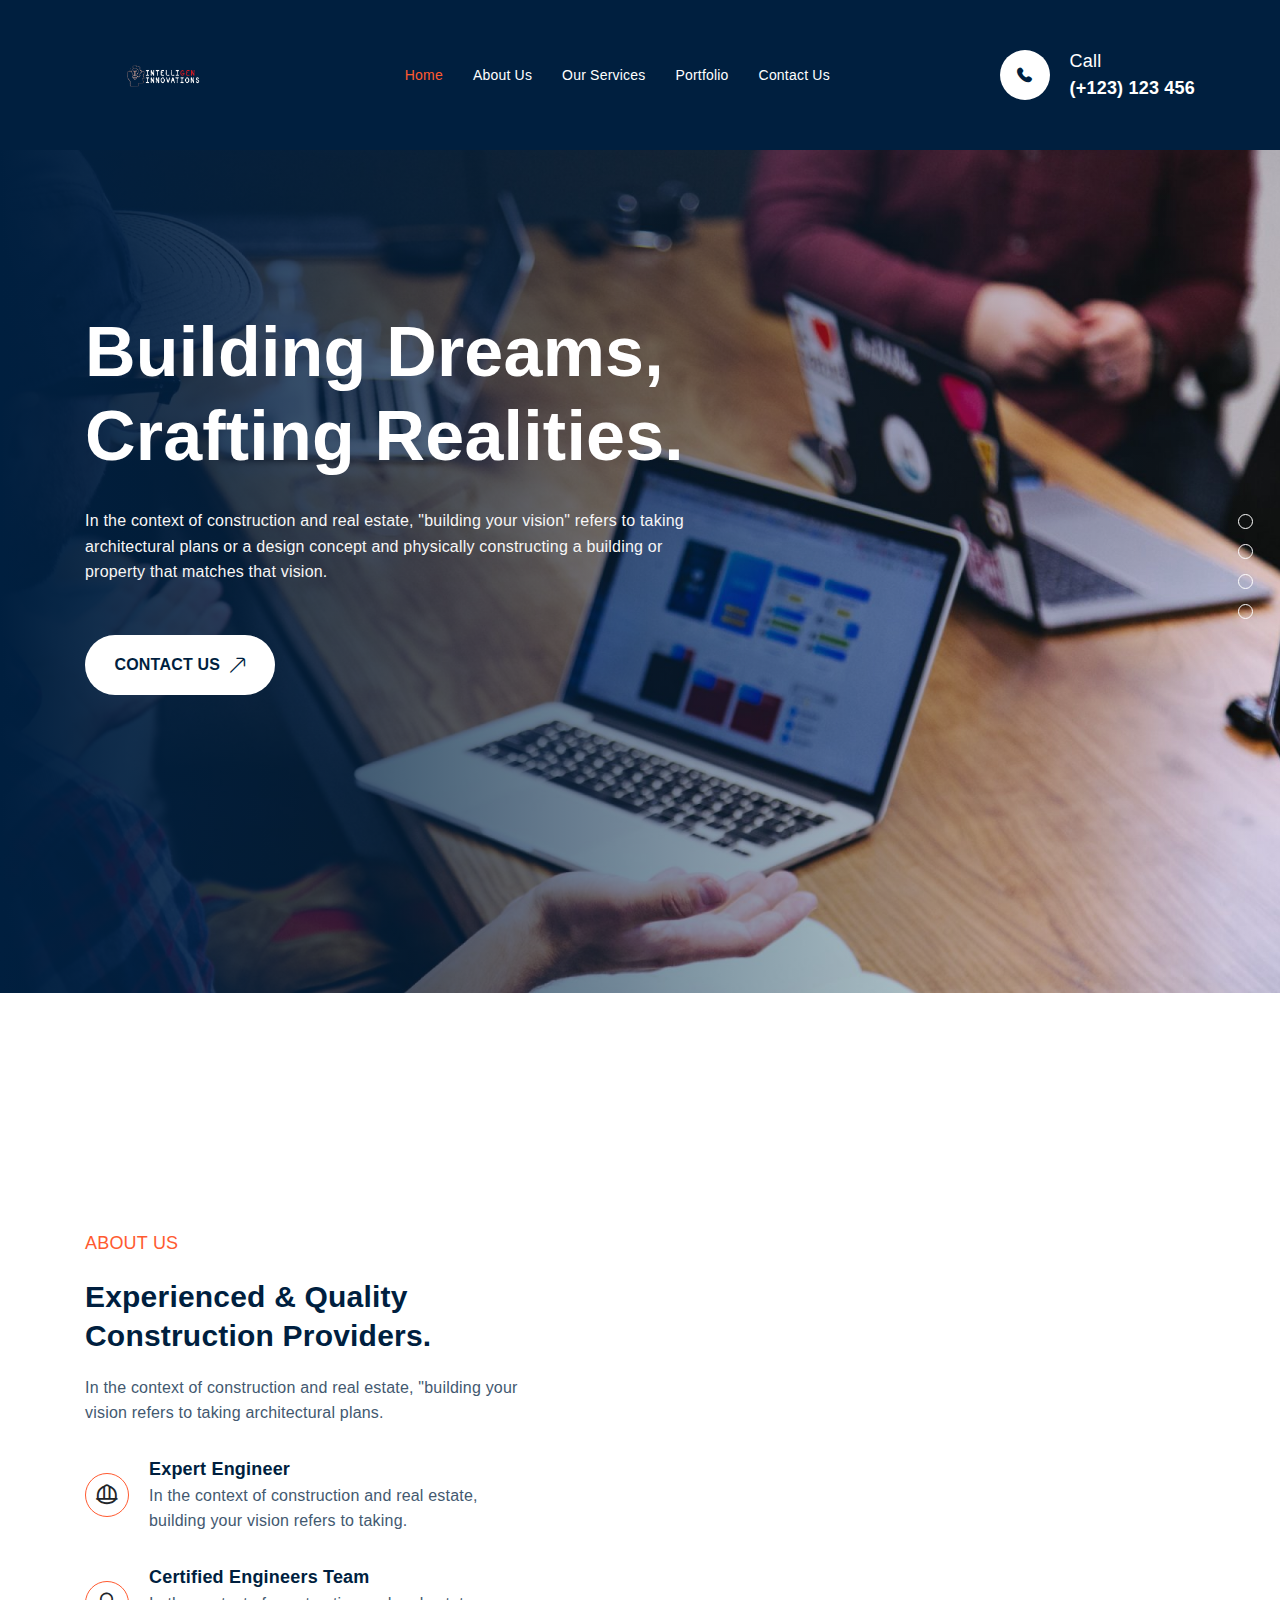
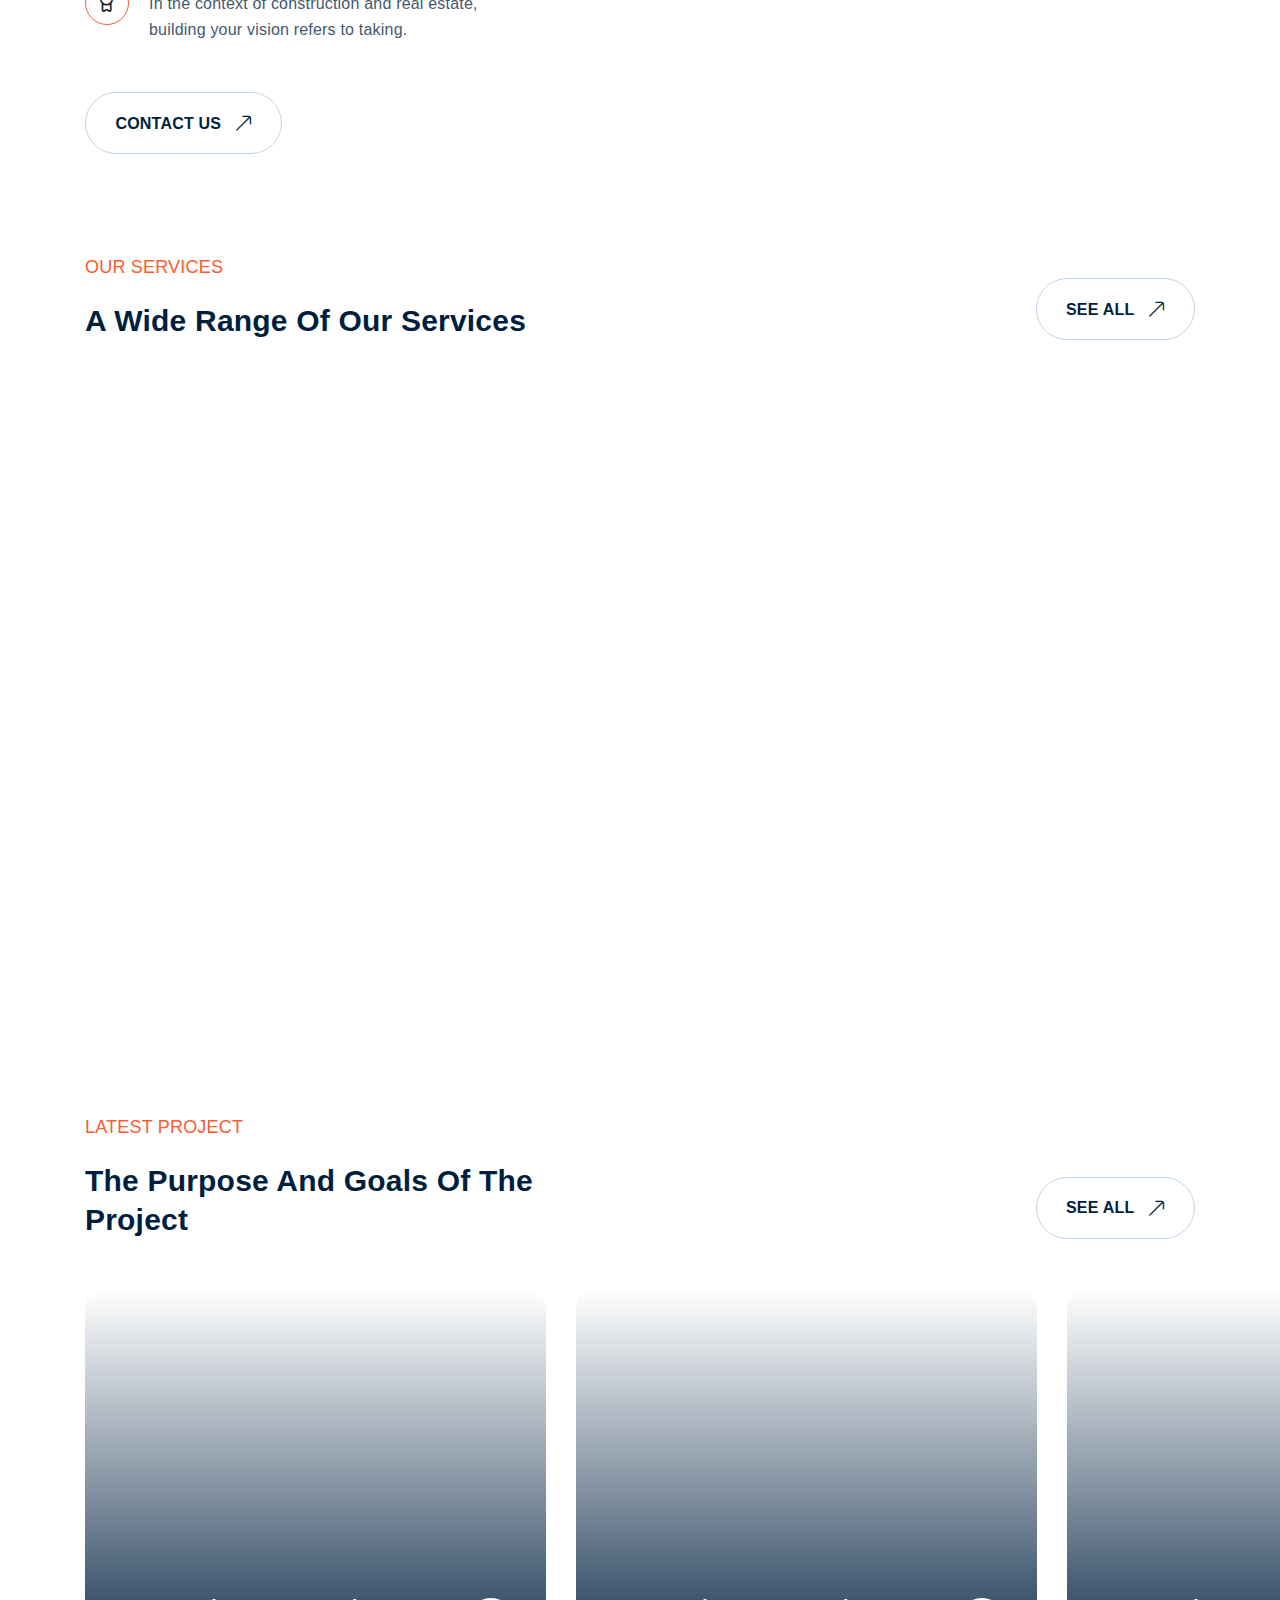
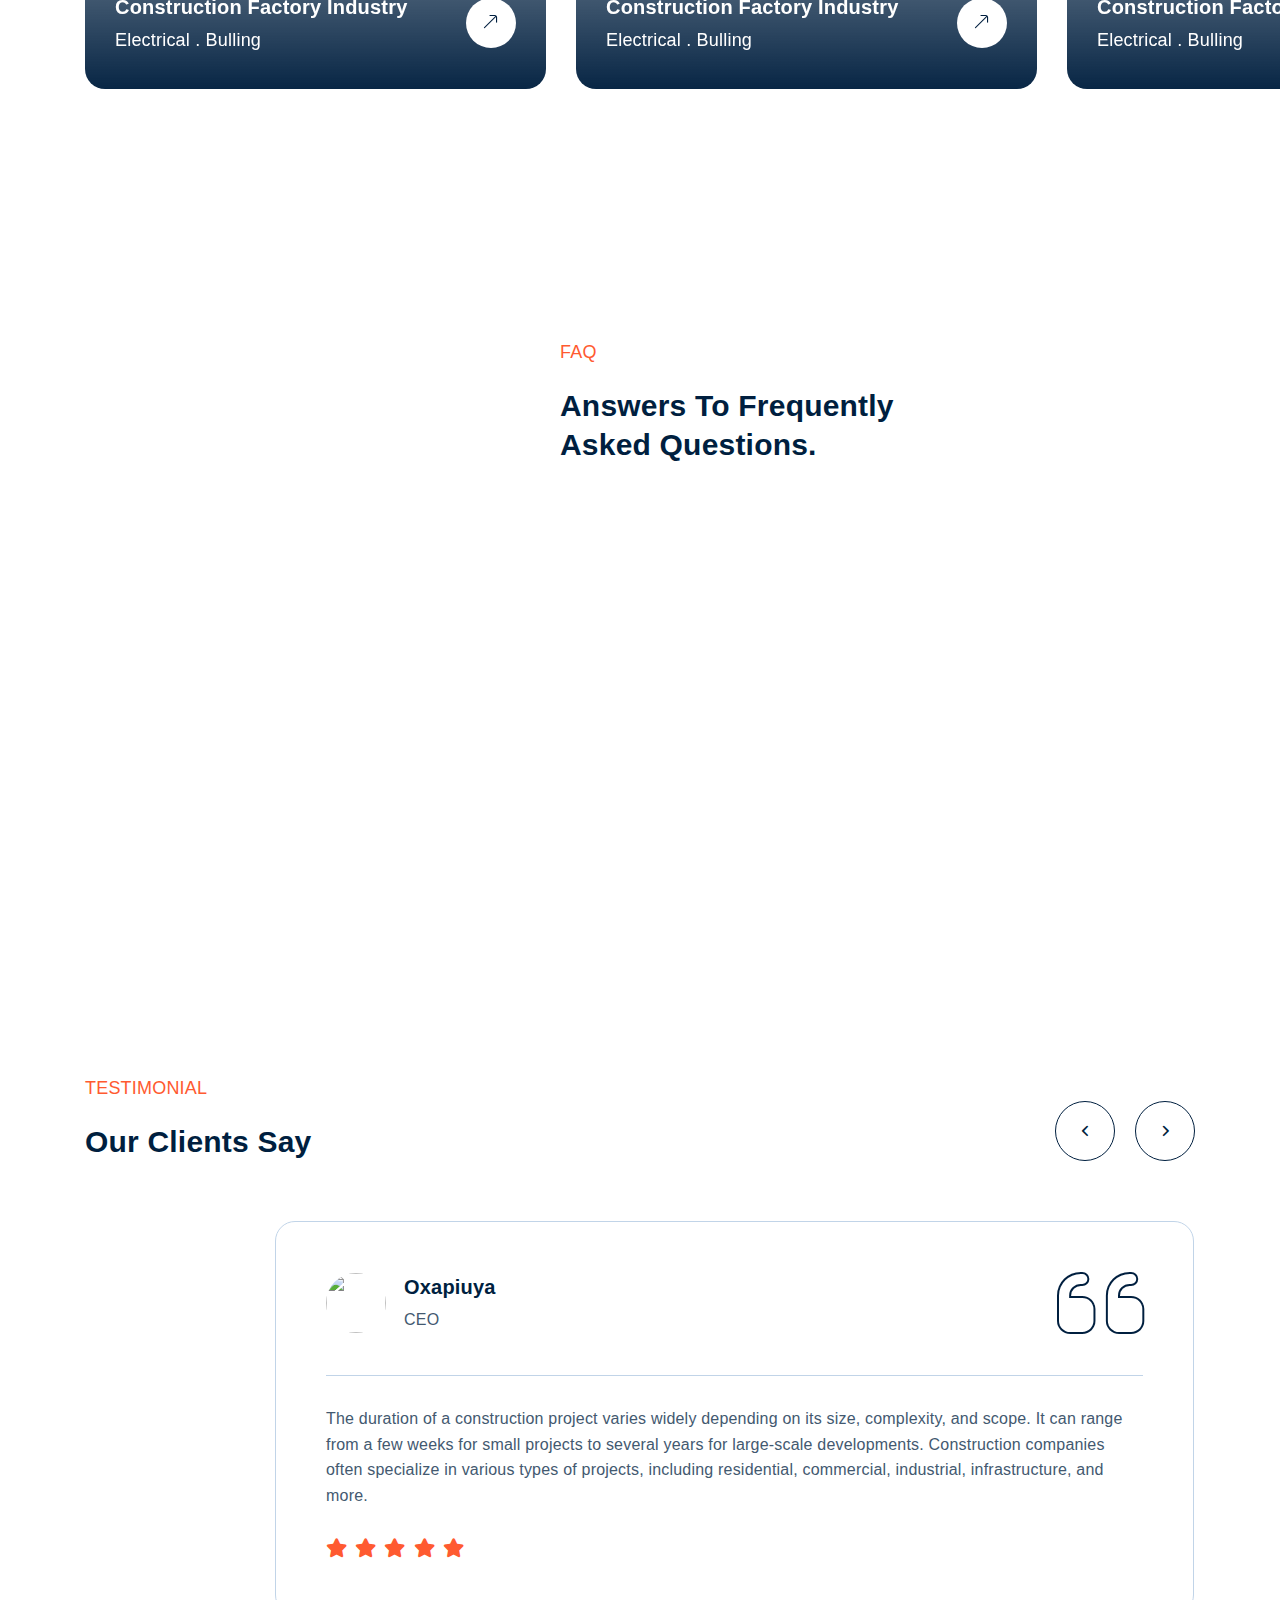
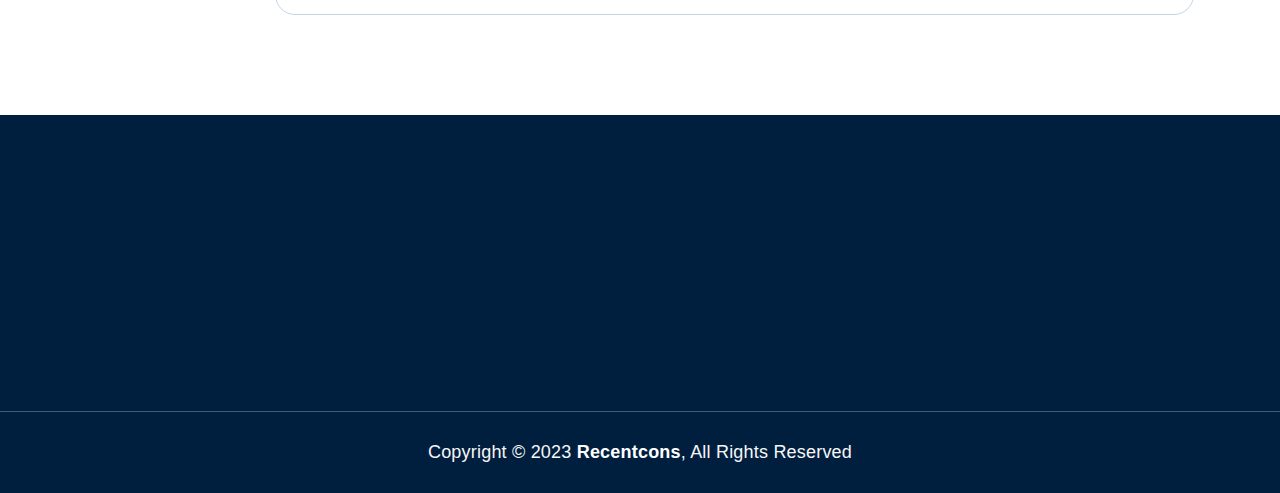
==== commit d0a83cdb: "updated code" ====
--- a/index.html
+++ b/index.html
@@ -104,20 +104,10 @@
             <section class="banner v2">
                 <div class="slider">
                     <div class="swiper-wrapper slide_progress-bar">
-                        <div class="swiper-slide bg-cover-center" data-background="assets/img/banner/v2/banner-img-1.jpg">
+                        <div class="swiper-slide bg-cover-center" data-background="assets/img/banner/v2/baner.jpg">
                             <div class="container">
                                 <div class="banner-content pt-80 pb-80 pb-xl-240">
-                                    <div class="banner-profile-img order-lg-2">
-                                        <div class="profile-img">
-                                            <img src="assets/img/banner/v2/profile-img-1.png" alt="profile-img">
-                                        </div>
-                                        <div class="popup-img-1">
-                                            <img src="assets/img/banner/v2/popup-img-1.svg" alt="popup-img">
-                                        </div>
-                                        <div class="popup-img-2">
-                                            <img src="assets/img/banner/v2/popup-img-2.svg" alt="popup-img">
-                                        </div>
-                                    </div>
+                                 
                                     <div class="banner-left pt-50 pt-xl-80 pb-xl-58 order-lg-1">
                                         <h2 class="text-3 text-md-2 text-bold">Building Dreams, Crafting Realities.</h2>
                                         <p class="text-para-2 text-para-xl-1 mt-30">In the context of construction and real estate, "building your vision" refers to taking architectural plans or a design concept and physically constructing a building or property that matches that vision.</p>
@@ -133,20 +123,11 @@
                                 </div>
                             </div>
                         </div>
-                        <div class="swiper-slide bg-cover-center" data-background="assets/img/banner/v2/banner-img-1.jpg">
+                        <div class="swiper-slide bg-cover-center" data-background="assets/img/banner/v2/baner.jpg">
                             <div class="container">
                                 <div class="banner-content pt-80 pb-80 pb-xl-240">
-                                    <div class="banner-profile-img order-lg-2">
-                                        <div class="profile-img">
-                                            <img src="assets/img/banner/v2/profile-img-1.png" alt="profile-img">
-                                        </div>
-                                        <div class="popup-img-1">
-                                            <img src="assets/img/banner/v2/popup-img-1.svg" alt="popup-img">
-                                        </div>
-                                        <div class="popup-img-2">
-                                            <img src="assets/img/banner/v2/popup-img-2.svg" alt="popup-img">
-                                        </div>
-                                    </div>
+                                 
+                                    
                                     <div class="banner-left pt-50 pt-xl-80 pb-xl-58 order-lg-1">
                                         <h2 class="text-3 text-md-2 text-bold">Building Dreams, Crafting Realities.</h2>
                                         <p class="text-para-2 text-para-xl-1 mt-30">In the context of construction and real estate, "building your vision" refers to taking architectural plans or a design concept and physically constructing a building or property that matches that vision.</p>
@@ -162,20 +143,11 @@
                                 </div>
                             </div>
                         </div>
-                        <div class="swiper-slide bg-cover-center" data-background="assets/img/banner/v2/banner-img-1.jpg">
+                        <div class="swiper-slide bg-cover-center" data-background="assets/img/banner/v2/baner.jpg">
                             <div class="container">
                                 <div class="banner-content pt-80 pb-80 pb-xl-240">
-                                    <div class="banner-profile-img order-lg-2">
-                                        <div class="profile-img">
-                                            <img src="assets/img/banner/v2/profile-img-1.png" alt="profile-img">
-                                        </div>
-                                        <div class="popup-img-1">
-                                            <img src="assets/img/banner/v2/popup-img-1.svg" alt="popup-img">
-                                        </div>
-                                        <div class="popup-img-2">
-                                            <img src="assets/img/banner/v2/popup-img-2.svg" alt="popup-img">
-                                        </div>
-                                    </div>
+                                
+                                    
                                     <div class="banner-left pt-50 pt-xl-80 pb-xl-58 order-lg-1">
                                         <h2 class="text-3 text-md-2 text-bold">Building Dreams, Crafting Realities.</h2>
                                         <p class="text-para-2 text-para-xl-1 mt-30">In the context of construction and real estate, "building your vision" refers to taking architectural plans or a design concept and physically constructing a building or property that matches that vision.</p>
@@ -191,20 +163,11 @@
                                 </div>
                             </div>
                         </div>
-                        <div class="swiper-slide bg-cover-center" data-background="assets/img/banner/v2/banner-img-1.jpg">
+                        <div class="swiper-slide bg-cover-center" data-background="assets/img/banner/v2/baner.jpg">
                             <div class="container">
                                 <div class="banner-content pt-80 pb-80 pb-xl-240">
-                                    <div class="banner-profile-img order-lg-2">
-                                        <div class="profile-img">
-                                            <img src="assets/img/banner/v2/profile-img-1.png" alt="profile-img">
-                                        </div>
-                                        <div class="popup-img-1">
-                                            <img src="assets/img/banner/v2/popup-img-1.svg" alt="popup-img">
-                                        </div>
-                                        <div class="popup-img-2">
-                                            <img src="assets/img/banner/v2/popup-img-2.svg" alt="popup-img">
-                                        </div>
-                                    </div>
+                                    
+                                    
                                     <div class="banner-left pt-50 pt-xl-80 pb-xl-58 order-lg-1">
                                         <h2 class="text-3 text-md-2 text-bold">Building Dreams, Crafting Realities.</h2>
                                         <p class="text-para-2 text-para-xl-1 mt-30">In the context of construction and real estate, "building your vision" refers to taking architectural plans or a design concept and physically constructing a building or property that matches that vision.</p>
@@ -246,7 +209,7 @@
                             </div>
                         </div>
                         <div class="col-md-6 col-lg-4 wow animate__fadeInUp" data-wow-delay="0.5s" data-wow-offset="20" data-wow-duration="0.8s">
-                            <div class="future-card"><i class="my-icon icon-quality-maintenance"></i>
+                            <div class="future-card"><i class="my-icon icon-bach"></i>
                                 <div class="future-card-body">
                                     <h6 class="text-6">Core Values</h6>
                                     <p class="text-para-2 text-para-xl-1">Build strong relationships with reliable subcontractors and suppliers to ensure a steady flow</p>
@@ -266,7 +229,7 @@
                               
                            
                                 <div class="about-big-img wow animate__fadeInUp" data-wow-delay="0.1s" data-wow-offset="0" data-wow-duration="0.8s">
-                                    <img src="assets/img/logo/about.png" alt="about-img">
+                                    <img src="https://thepixelcurve.com/wp/techwix/wp-content/uploads/2024/05/TECW0009.jpg" alt="about-img">
                                 </div>
                             </div>
                         </div>
@@ -320,10 +283,10 @@
                         <div class="col-md-6 col-xl-4">
                             <div class="service-card wow animate__fadeInUp" data-wow-delay="0.1s" data-wow-offset="20" data-wow-duration="0.8s">
                                 <div class="services-card-img">
-                                    <img alt="card-img" src="assets/img/our-services/v2/card-img-1.jpg">
+                                    <img alt="card-img" src="https://thepixelcurve.com/wp/techwix/wp-content/uploads/2024/05/TECW0015.jpg">
                                 </div>
                                 <div class="services-card-content">
-                                    <div class="icon-box"><i class="my-icon icon-quality-maintenance"></i>
+                                    <div class="icon-box"><i class="my-icon icon-estimating"></i>
                                     </div>
                                     <h5 class="text-6 text-xl-5 text-bold text-capital">Website Development</h5>
                                     <p class="text-para-2 text-para-xl-1 text-reguler">Build strong relationships with reliable subcontractors and suppliers to ensure a steady flow</p>
@@ -333,7 +296,7 @@
                         <div class="col-md-6 col-xl-4">
                             <div class="service-card wow animate__fadeInUp" data-wow-delay="0.3s" data-wow-offset="20" data-wow-duration="0.8s">
                                 <div class="services-card-img">
-                                    <img alt="card-img" src="assets/img/our-services/v2/card-img-1.jpg">
+                                    <img alt="card-img" src="https://thepixelcurve.com/wp/techwix/wp-content/uploads/2024/05/TECW0016.jpg">
                                 </div>
                                 <div class="services-card-content">
                                     <div class="icon-box"><i class="my-icon icon-estimating"></i>
@@ -346,10 +309,10 @@
                         <div class="col-md-6 col-xl-4">
                             <div class="service-card wow animate__fadeInUp" data-wow-delay="0.5s" data-wow-offset="20" data-wow-duration="0.8s">
                                 <div class="services-card-img">
-                                    <img alt="card-img" src="assets/img/our-services/v2/card-img-1.jpg">
+                                    <img alt="card-img" src="https://thepixelcurve.com/wp/techwix/wp-content/uploads/2024/05/TECW0017.jpg">
                                 </div>
                                 <div class="services-card-content">
-                                    <div class="icon-box"><i class="my-icon icon-bach"></i>
+                                    <div class="icon-box"><i class="my-icon icon-estimating"></i>
                                     </div>
                                     <h5 class="text-6 text-xl-5 text-bold text-capital">Game Development</h5>
                                     <p class="text-para-2 text-para-xl-1 text-reguler">Build strong relationships with reliable subcontractors and suppliers to ensure a steady flow</p>
@@ -359,10 +322,10 @@
                         <div class="col-md-6 col-xl-4">
                             <div class="service-card wow animate__fadeInUp" data-wow-delay="0.1s" data-wow-offset="20" data-wow-duration="0.8s">
                                 <div class="services-card-img">
-                                    <img alt="card-img" src="assets/img/our-services/v2/card-img-1.jpg">
+                                    <img alt="card-img" src="https://thepixelcurve.com/wp/techwix/wp-content/uploads/2024/05/TECW0017.jpg">
                                 </div>
                                 <div class="services-card-content">
-                                    <div class="icon-box"><i class="my-icon icon-quality-maintenance"></i>
+                                    <div class="icon-box"><i class="my-icon icon-estimating"></i>
                                     </div>
                                     <h5 class="text-6 text-xl-5 text-bold text-capital">Custom Software</h5>
                                     <p class="text-para-2 text-para-xl-1 text-reguler">Build strong relationships with reliable subcontractors and suppliers to ensure a steady flow</p>
@@ -372,7 +335,7 @@
                         <div class="col-md-6 col-xl-4">
                             <div class="service-card wow animate__fadeInUp" data-wow-delay="0.3s" data-wow-offset="20" data-wow-duration="0.8s">
                                 <div class="services-card-img">
-                                    <img alt="card-img" src="assets/img/our-services/v2/card-img-1.jpg">
+                                    <img alt="card-img" src="https://thepixelcurve.com/wp/techwix/wp-content/uploads/2024/05/TECW0016.jpg">
                                 </div>
                                 <div class="services-card-content">
                                     <div class="icon-box"><i class="my-icon icon-estimating"></i>
@@ -385,10 +348,10 @@
                         <div class="col-md-6 col-xl-4">
                             <div class="service-card wow animate__fadeInUp" data-wow-delay="0.5s" data-wow-offset="20" data-wow-duration="0.8s">
                                 <div class="services-card-img">
-                                    <img alt="card-img" src="assets/img/our-services/v2/card-img-1.jpg">
+                                    <img alt="card-img" src="https://thepixelcurve.com/wp/techwix/wp-content/uploads/2024/05/TECW0015.jpg">
                                 </div>
                                 <div class="services-card-content">
-                                    <div class="icon-box"><i class="my-icon icon-bach"></i>
+                                    <div class="icon-box"><i class="my-icon icon-estimating"></i>
                                     </div>
                                     <h5 class="text-6 text-xl-5 text-bold text-capital">Chatbot Development</h5>
                                     <p class="text-para-2 text-para-xl-1 text-reguler">Build strong relationships with reliable subcontractors and suppliers to ensure a steady flow</p>
@@ -461,7 +424,7 @@
                     <div class="row">
                         <div class="col-xl-5">
                             <div class="why-choose-img">
-                                <img src="assets/img/why-choose/v2/faq-img.jpg" alt="faq-img">
+                                <img src="https://thepixelcurve.com/wp/techwix/wp-content/uploads/2024/05/TECW0009.jpg" alt="faq-img">
                             </div>
                         </div>
                         <div class="col-xl-7">
@@ -533,7 +496,7 @@
                         <div class="col-xl-5 d-none d-xl-block">
                             <div class="testimonial-bg">
                                 <div class="testimonial-pagination"></div>
-                                <img src="assets/img/testimonial/v2/background-img.jpg" alt="background-img">
+                                <img src="https://thepixelcurve.com/wp/techwix/wp-content/uploads/2024/05/TECW0099.png" alt="background-img">
                             </div>
                         </div>
                         <div class="col-xl-7">
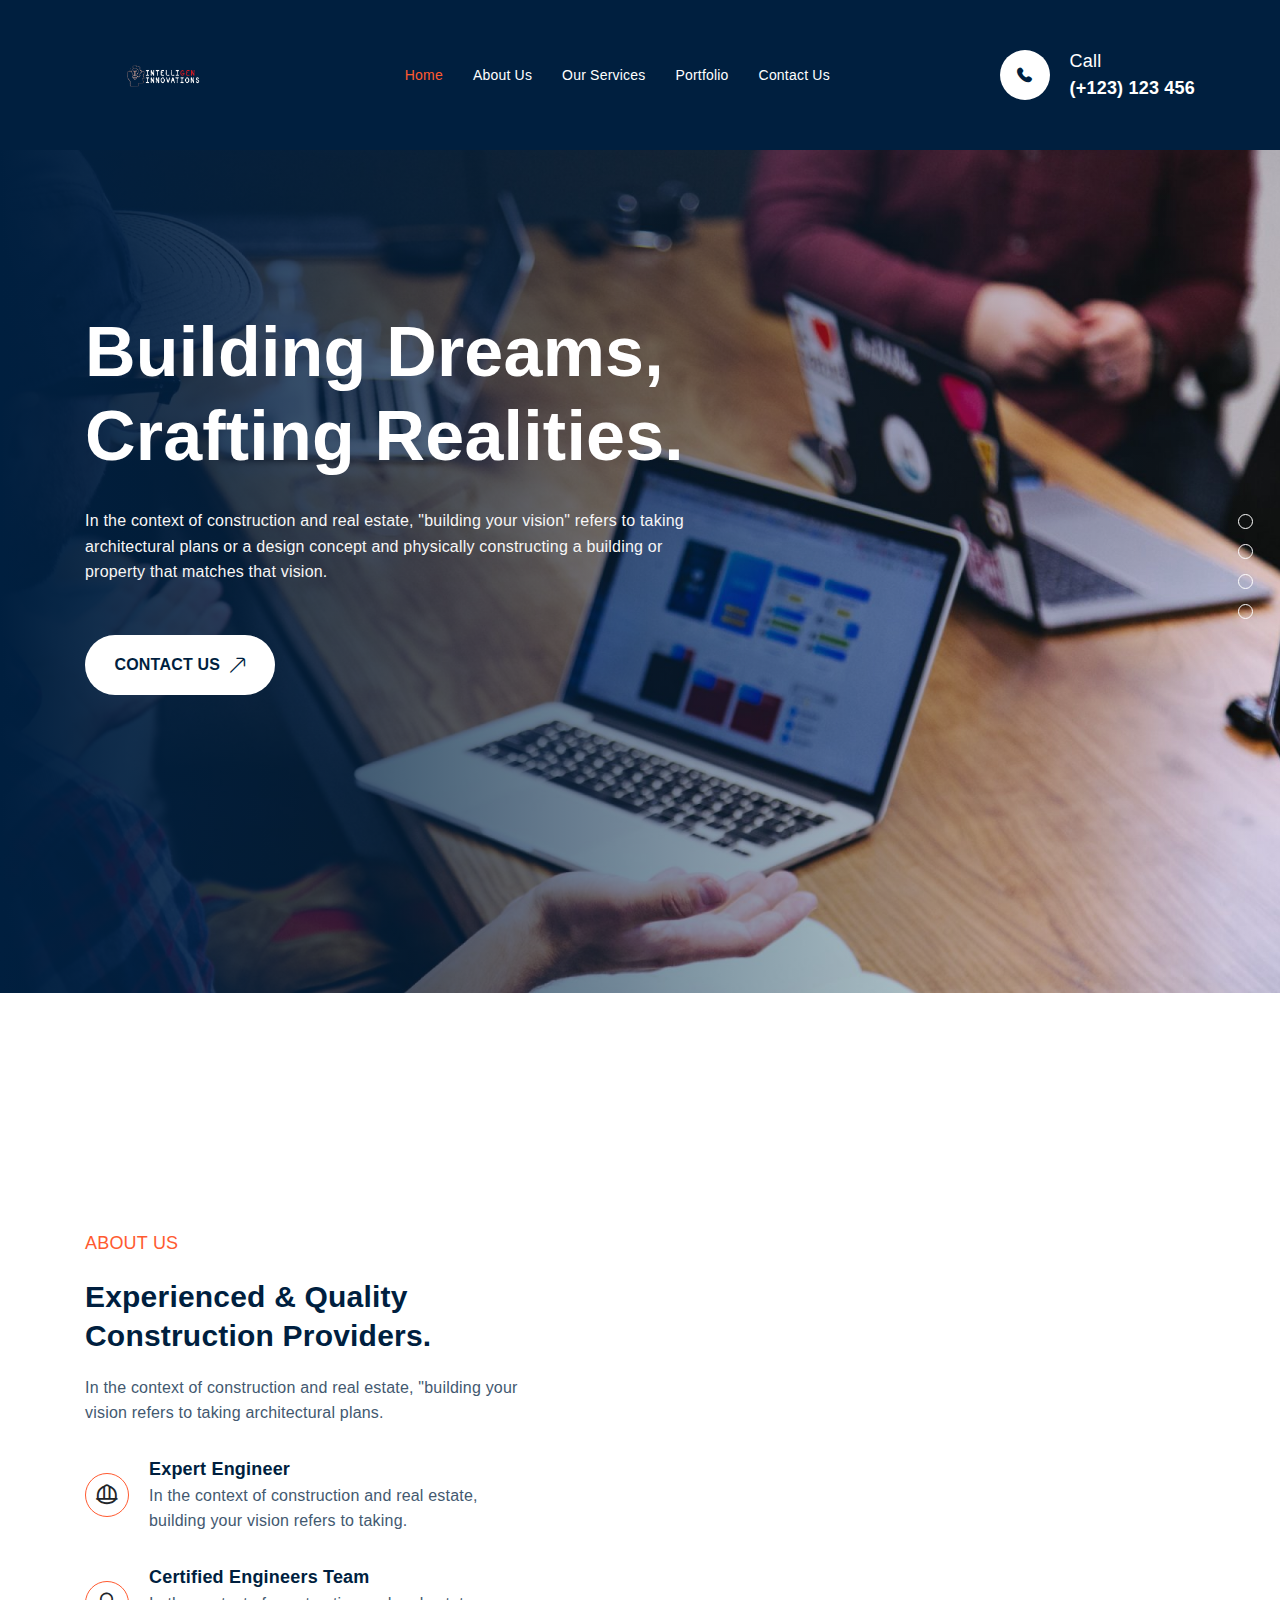
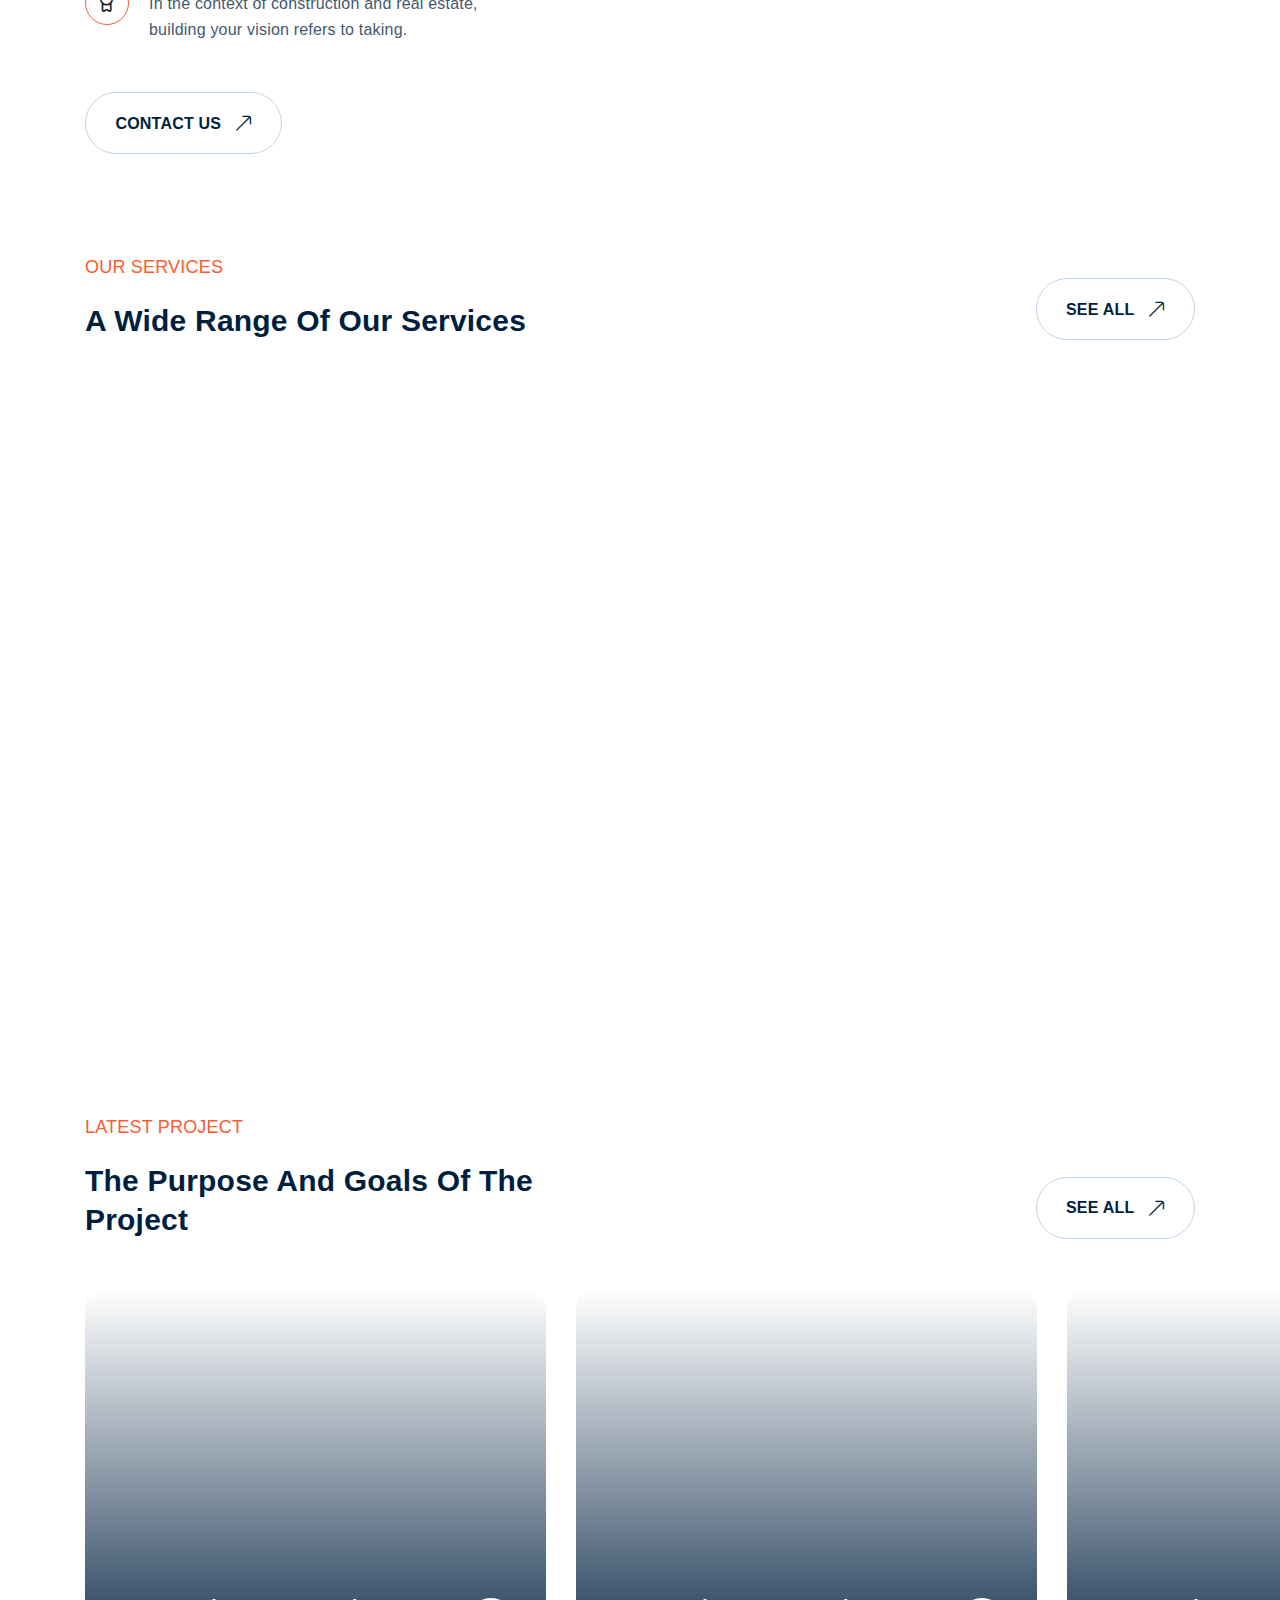
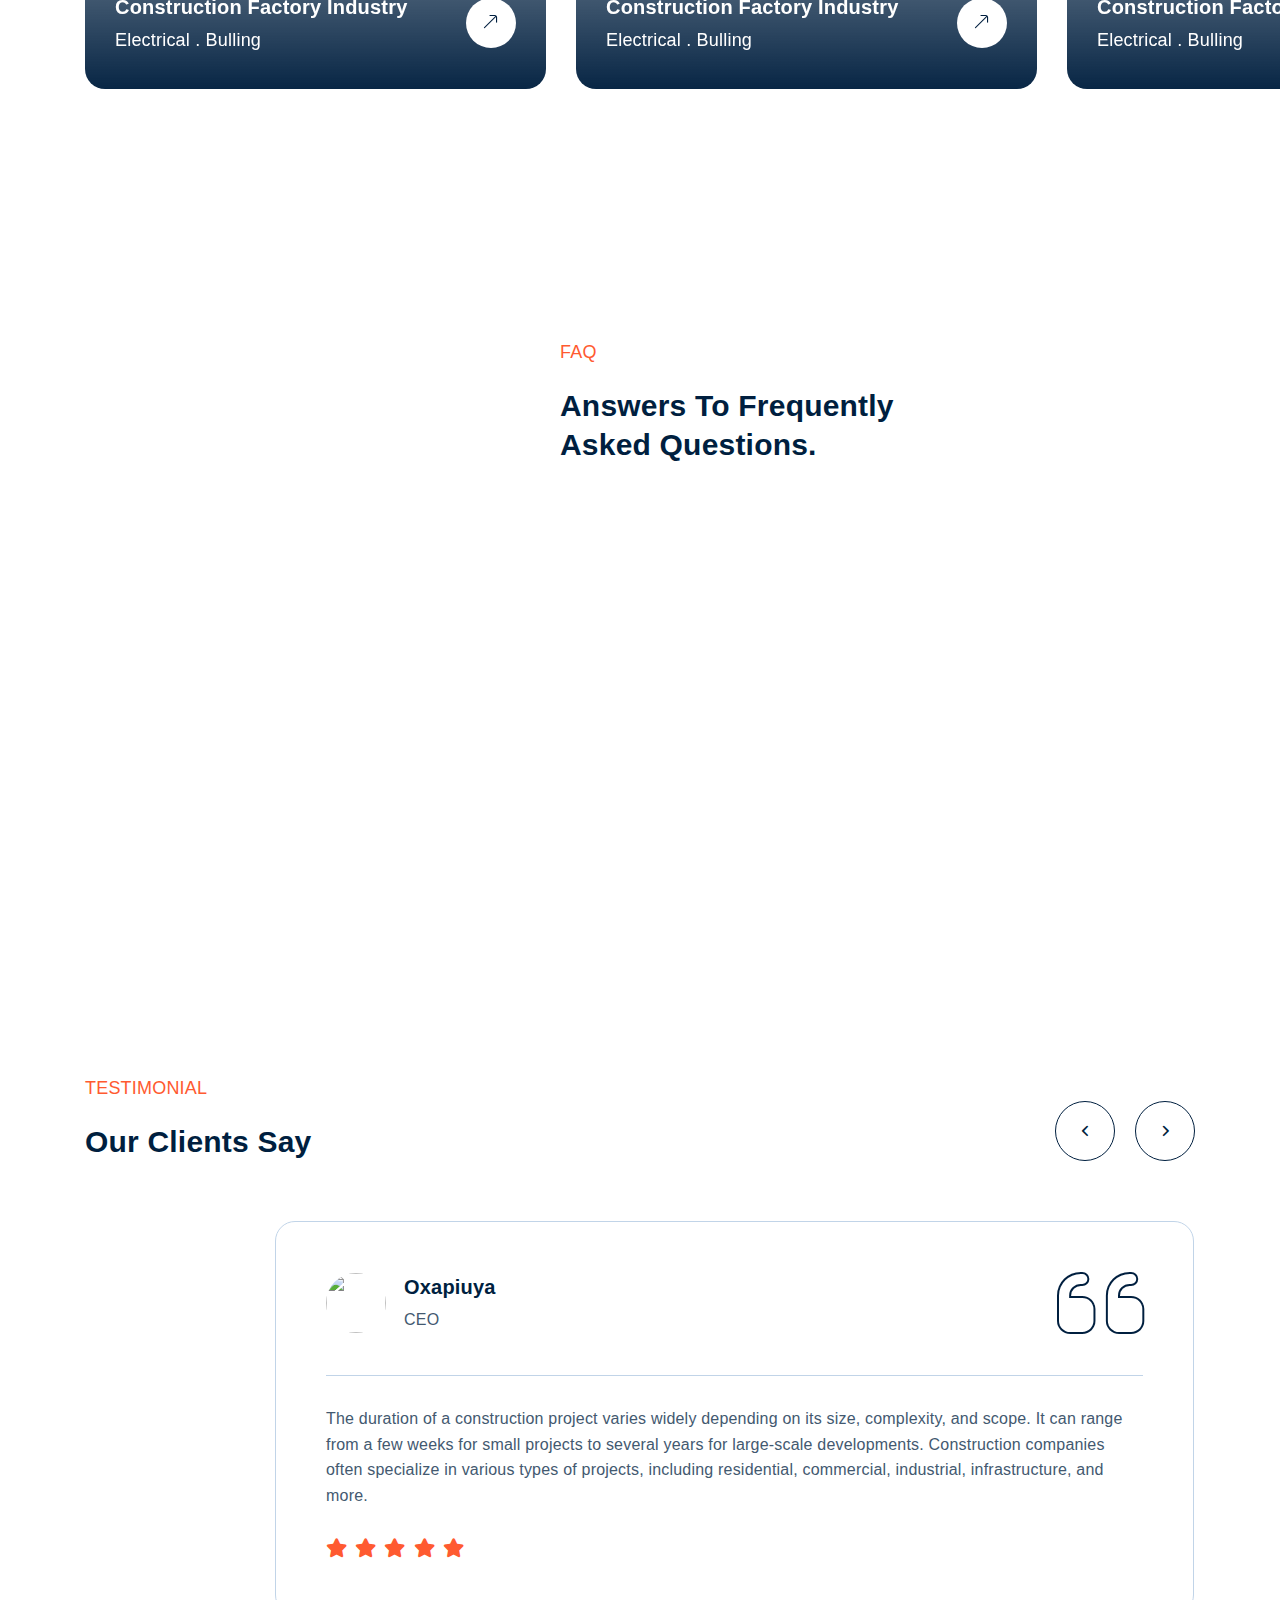
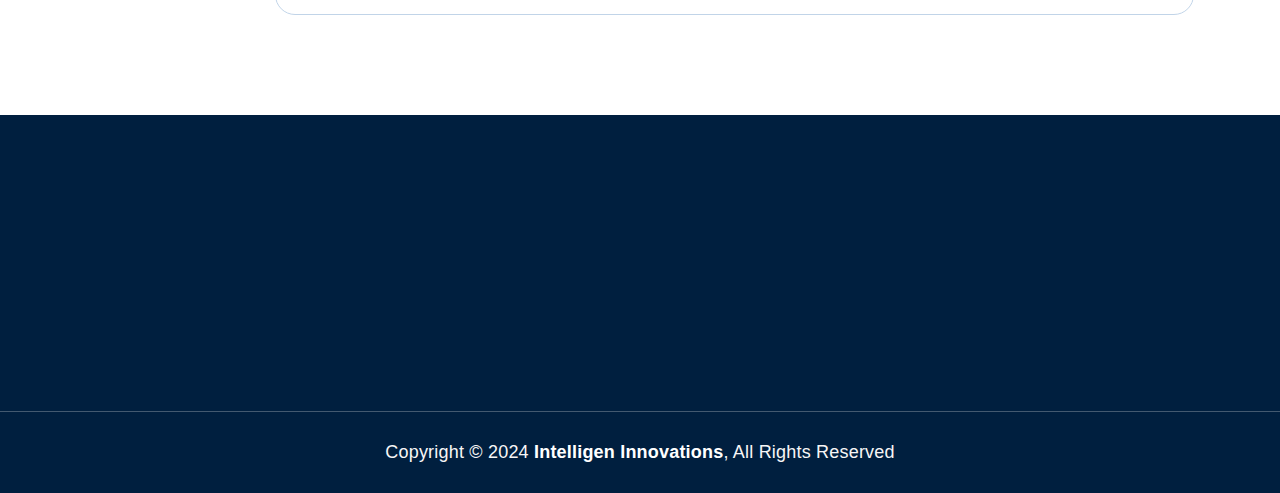
==== commit ed75fb8c: "updated code" ====
--- a/index.html
+++ b/index.html
@@ -725,7 +725,7 @@
             <div class="main-footer v1 pt-27 pb-27">
                 <div class="container">
                     <div class="footer-content">
-                        <h6 class="text-6 text-reguler">Copyright © 2023 <a class="text-bold" href="#">Recentcons</a>, All Rights Reserved</h6>
+                        <h6 class="text-6 text-reguler">Copyright © 2024 <a class="text-bold" href="#">Intelligen Innovations</a>, All Rights Reserved</h6>
                     </div>
                 </div>
             </div>
